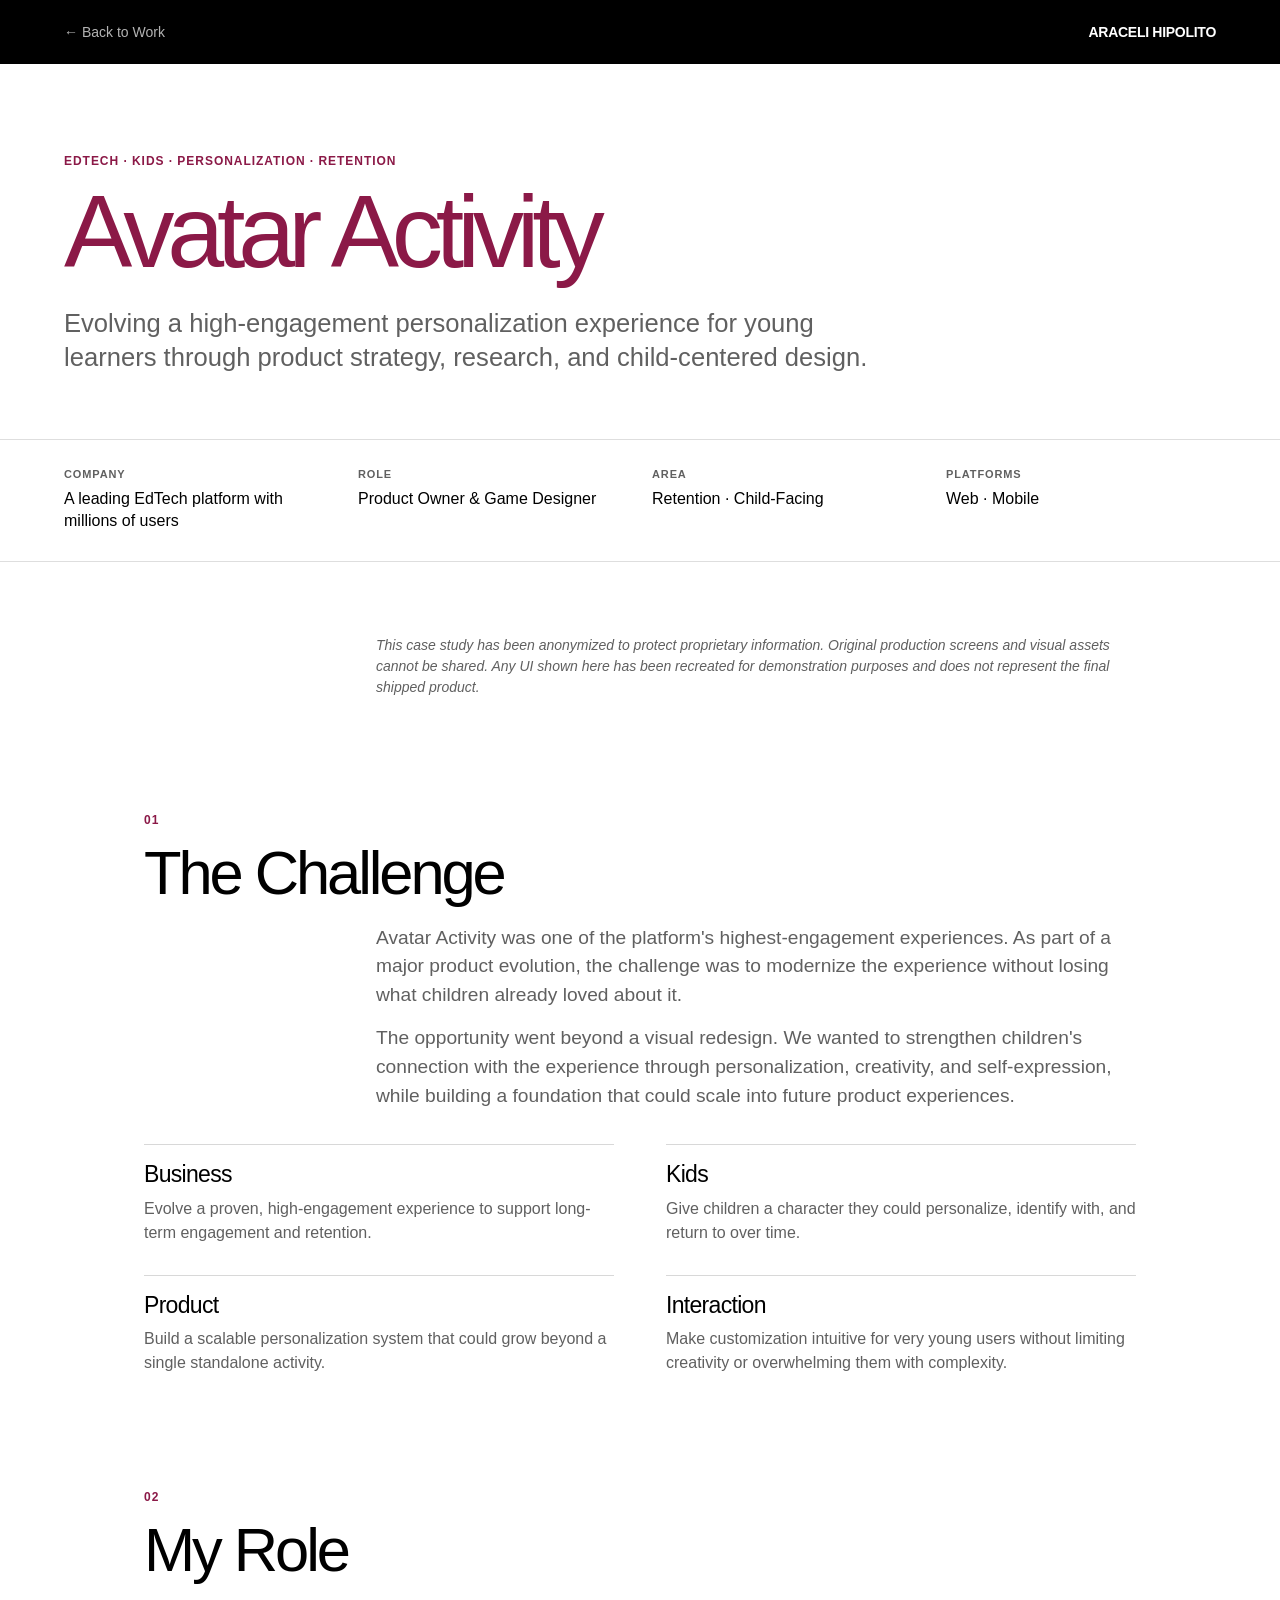
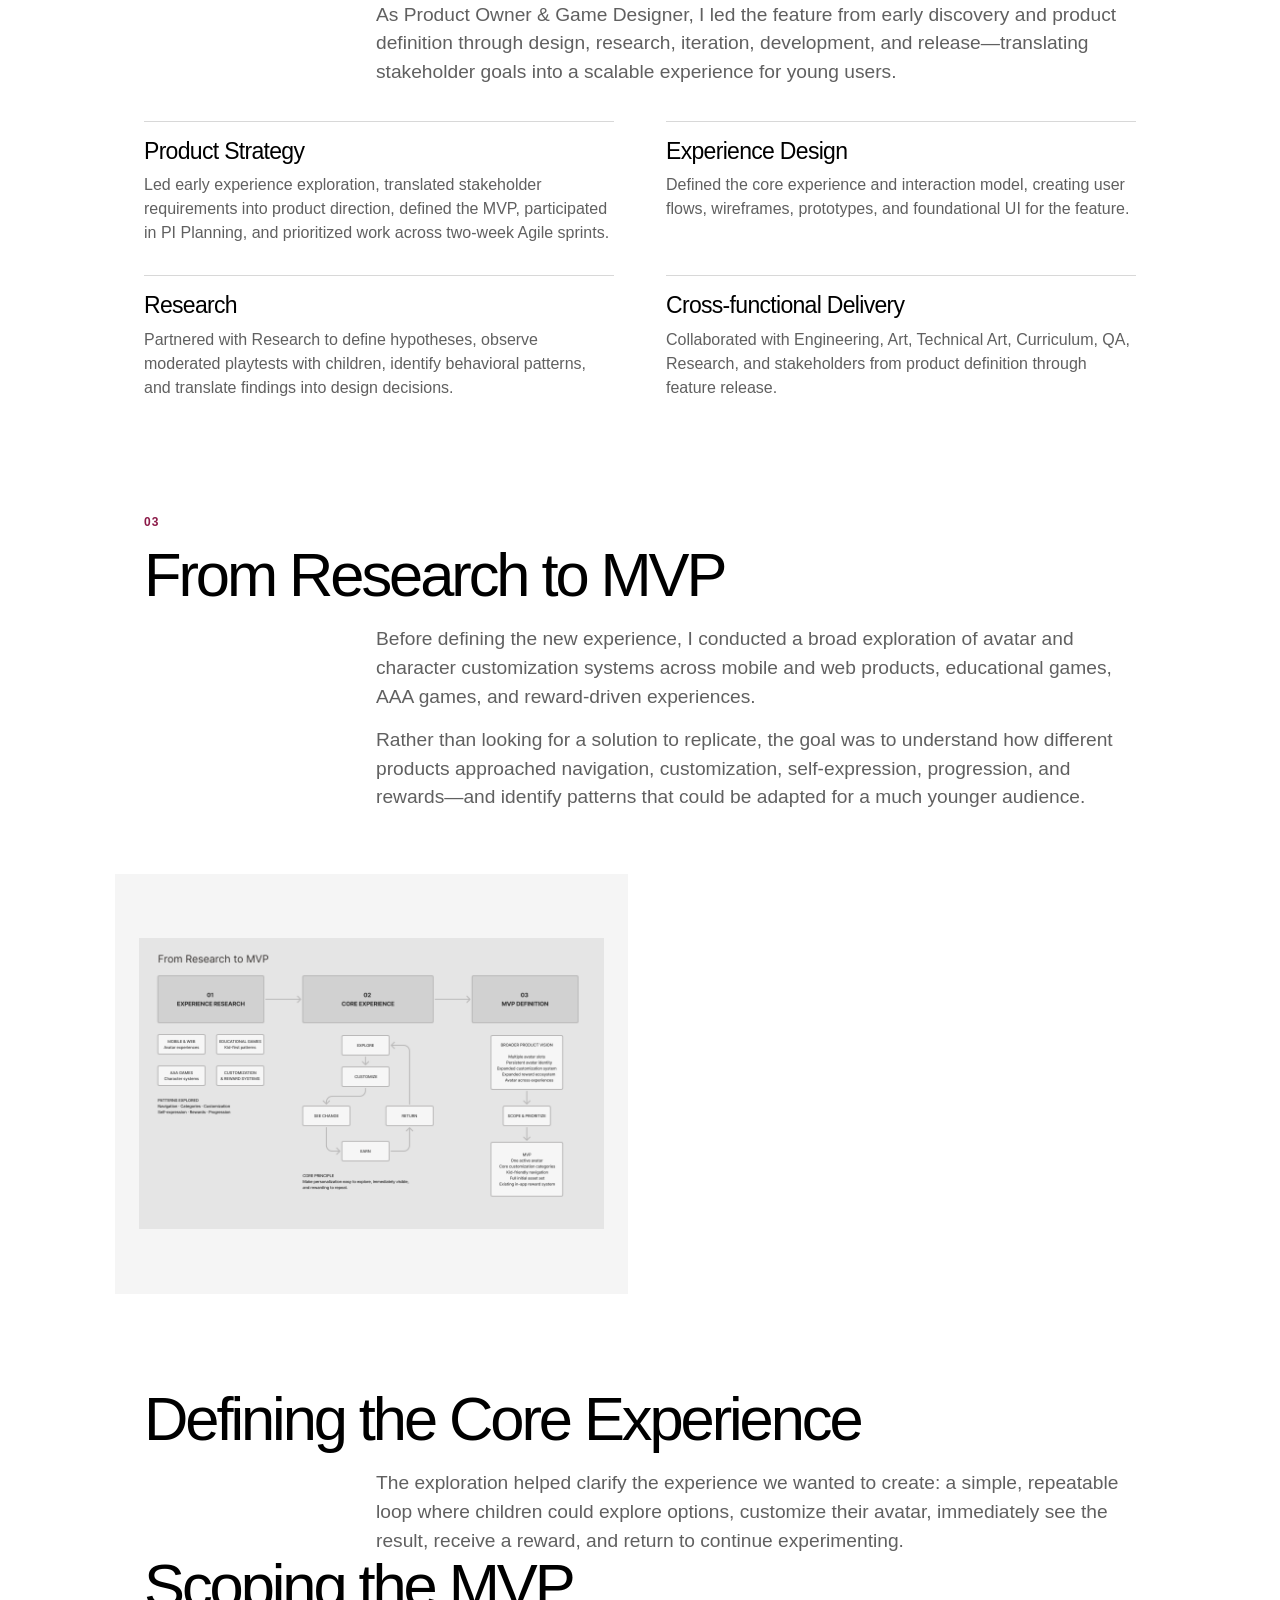
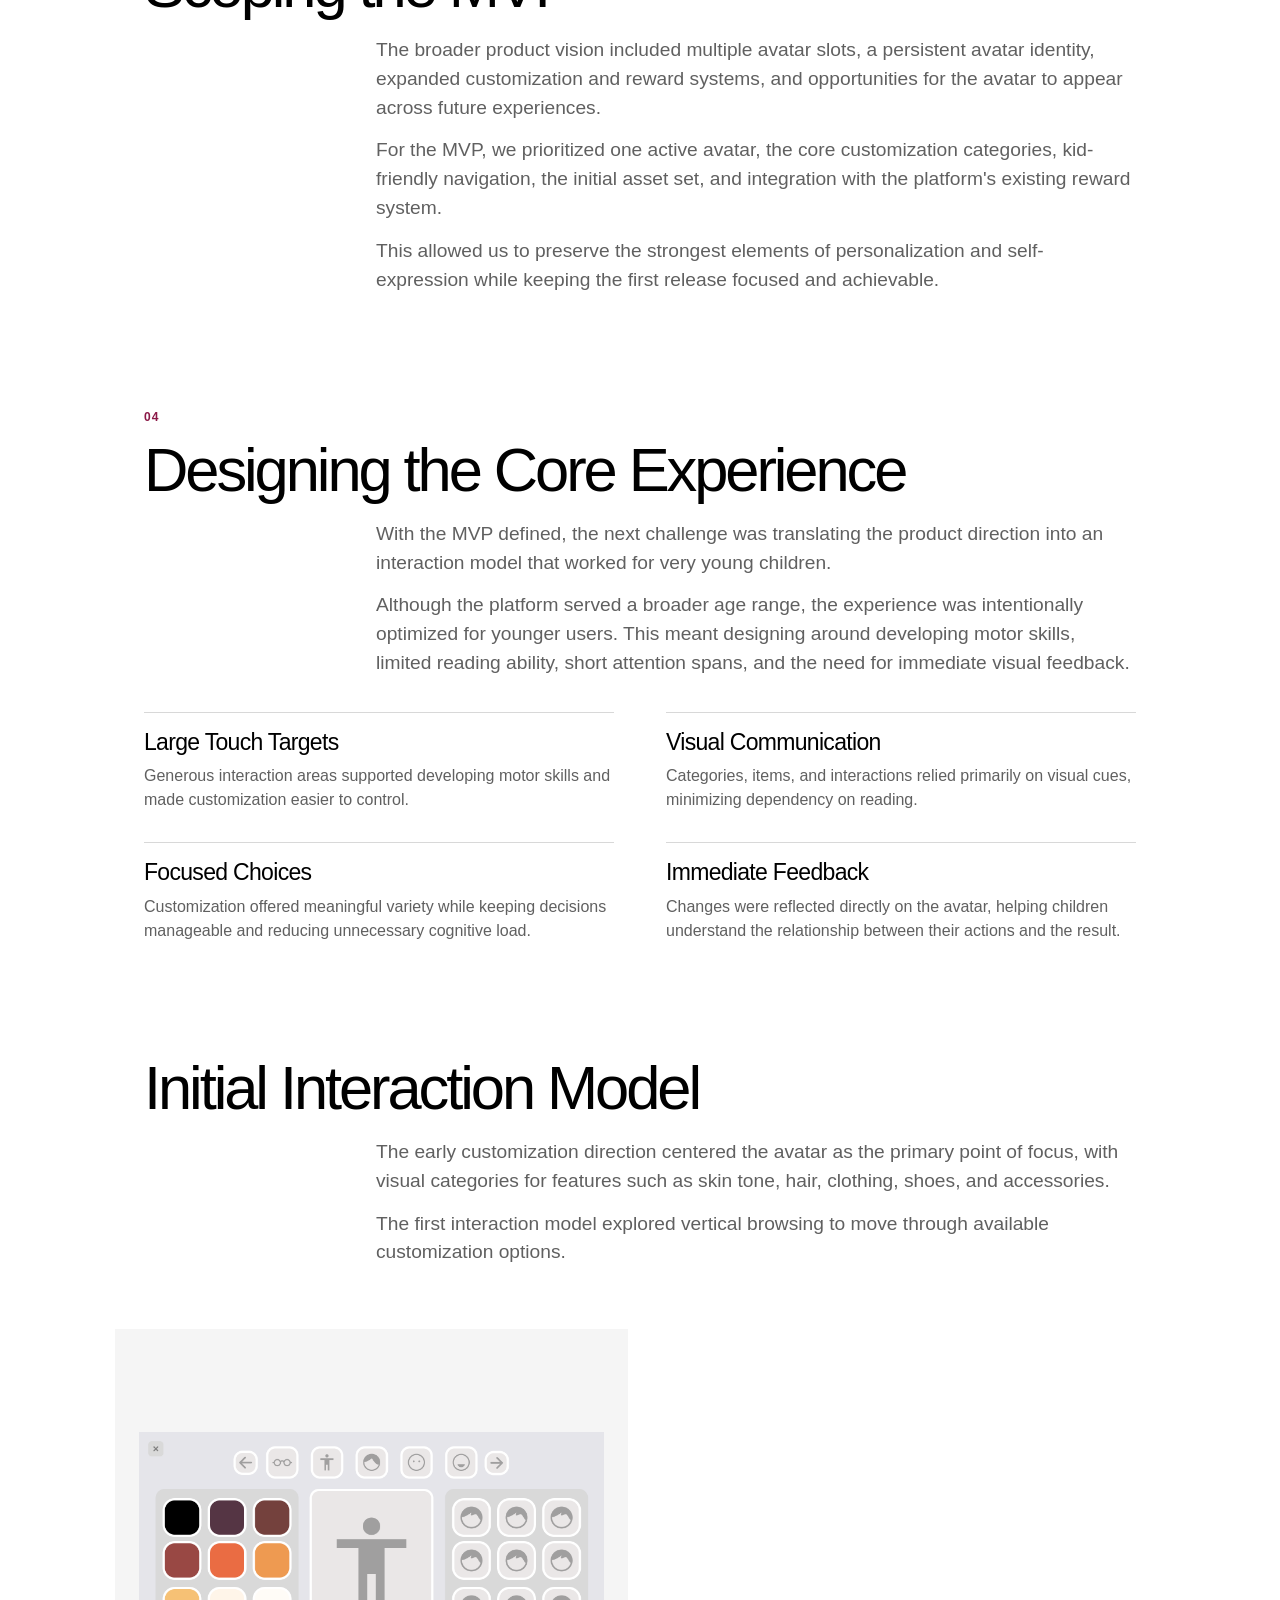
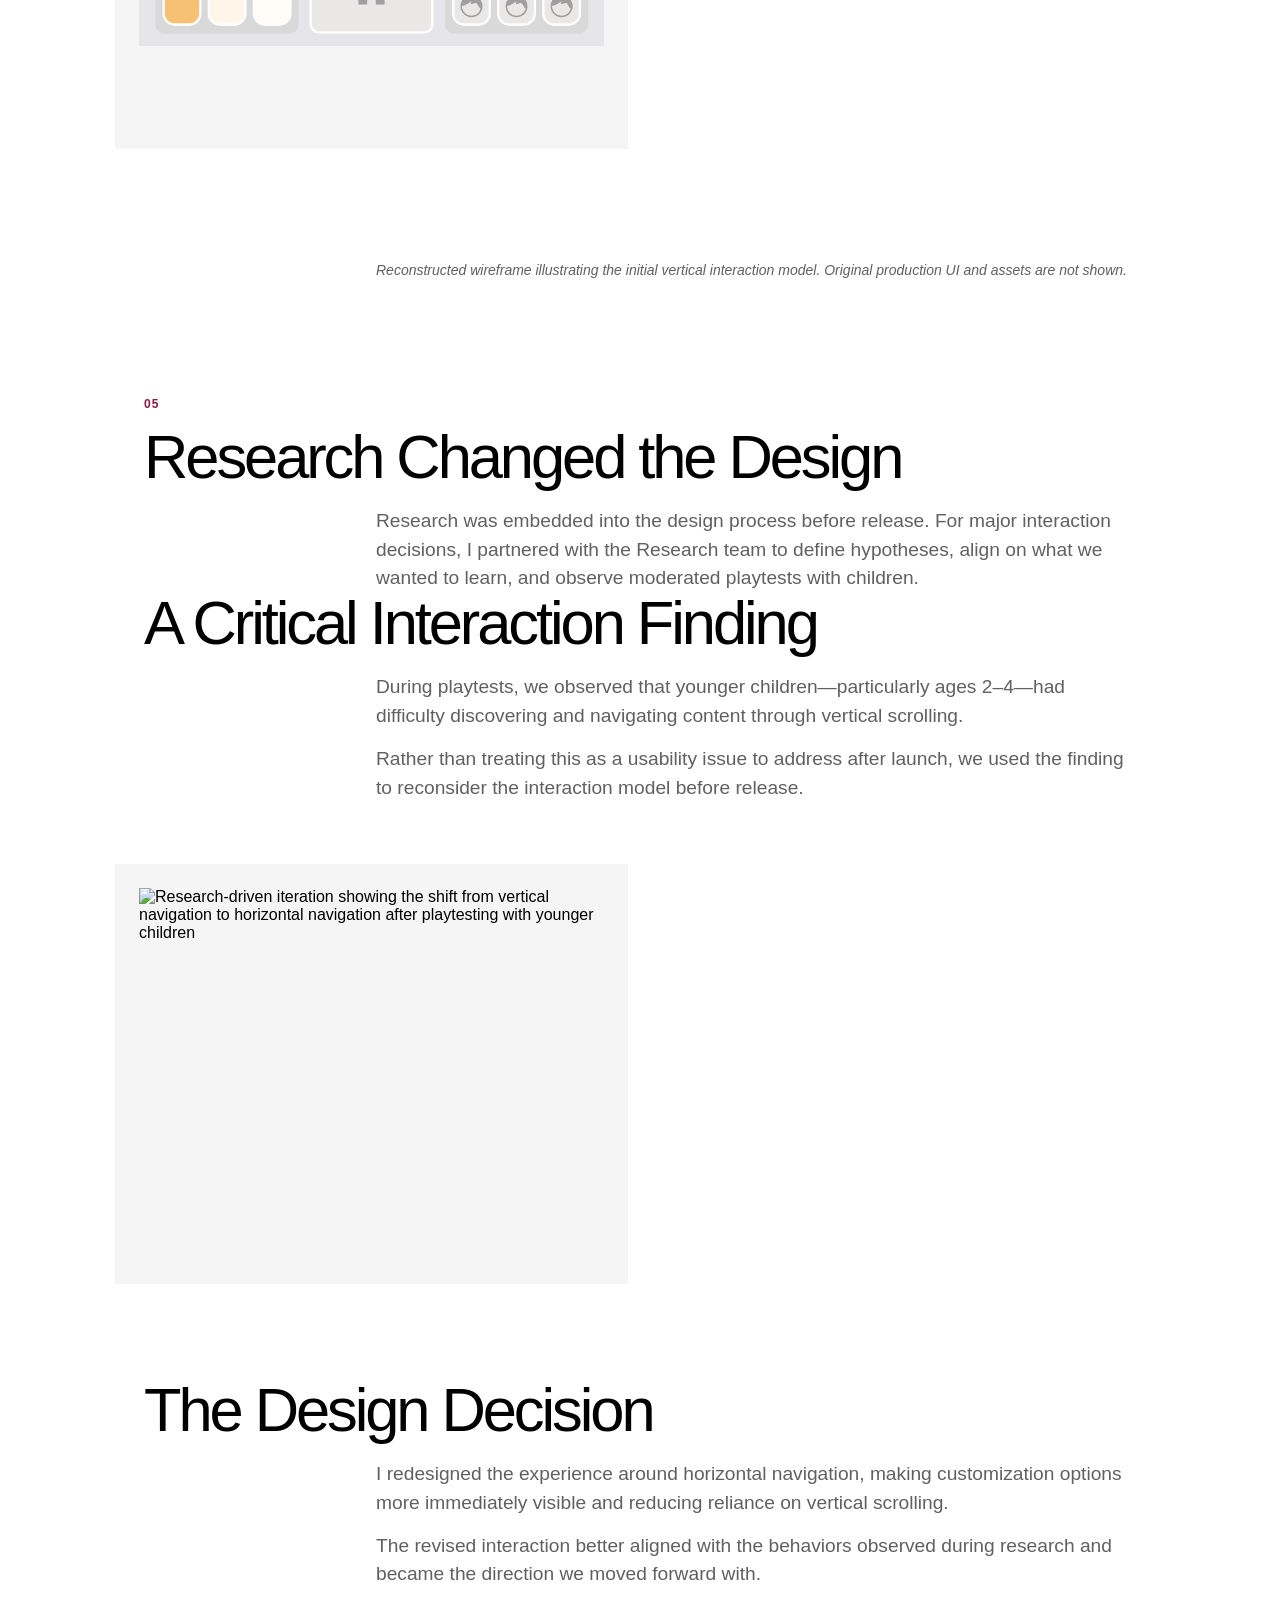
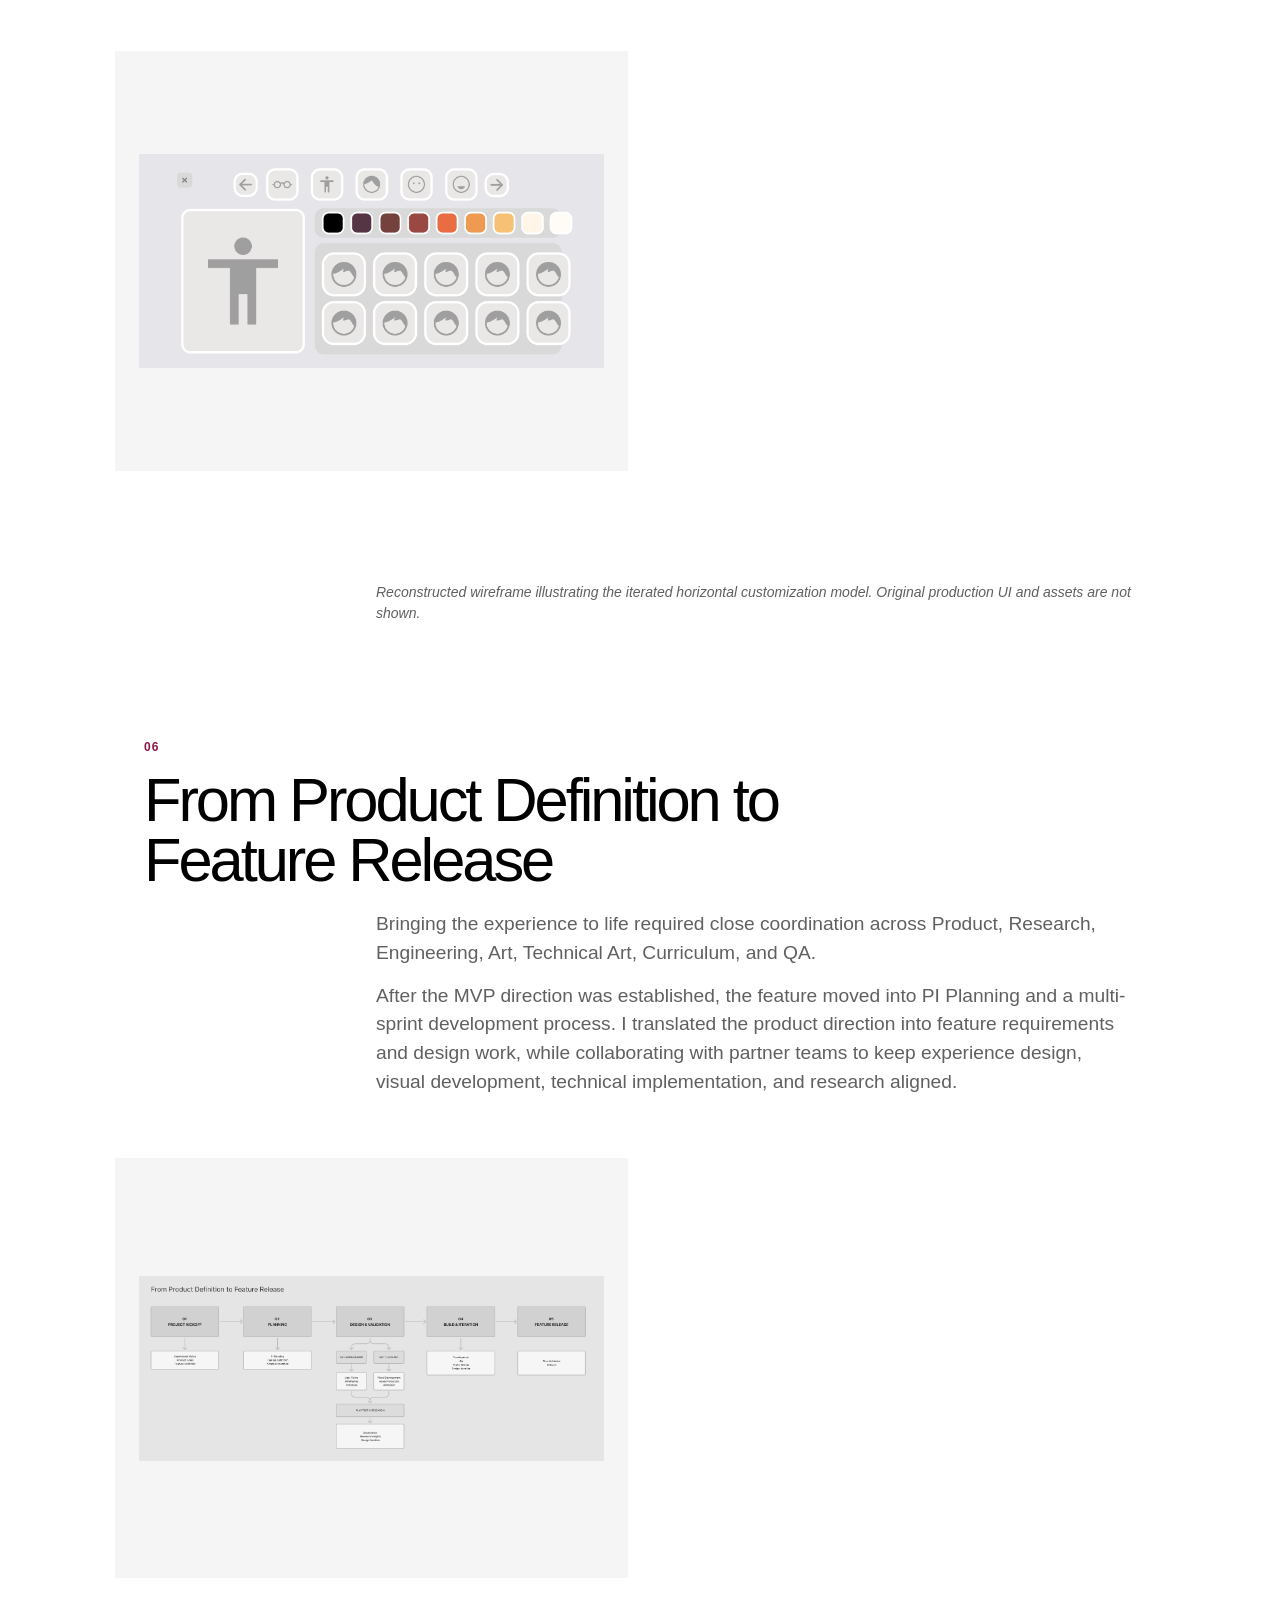
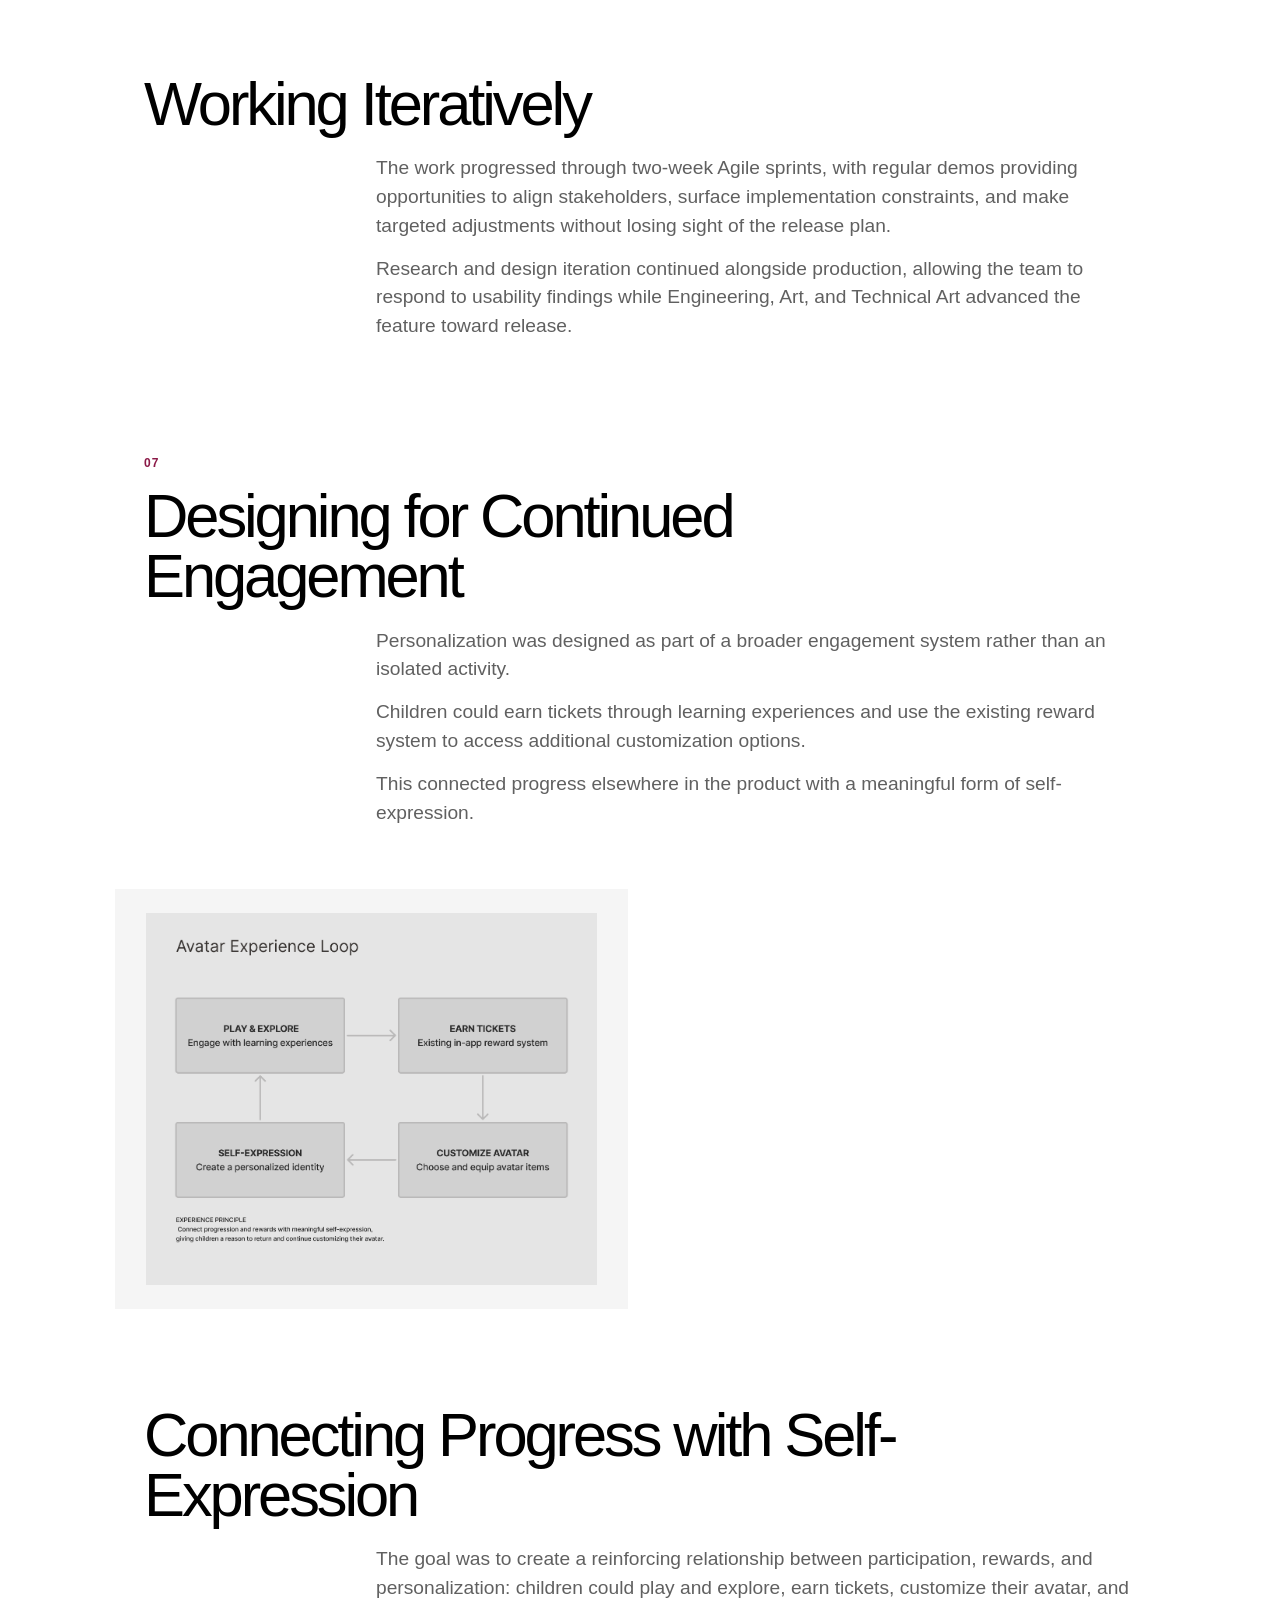
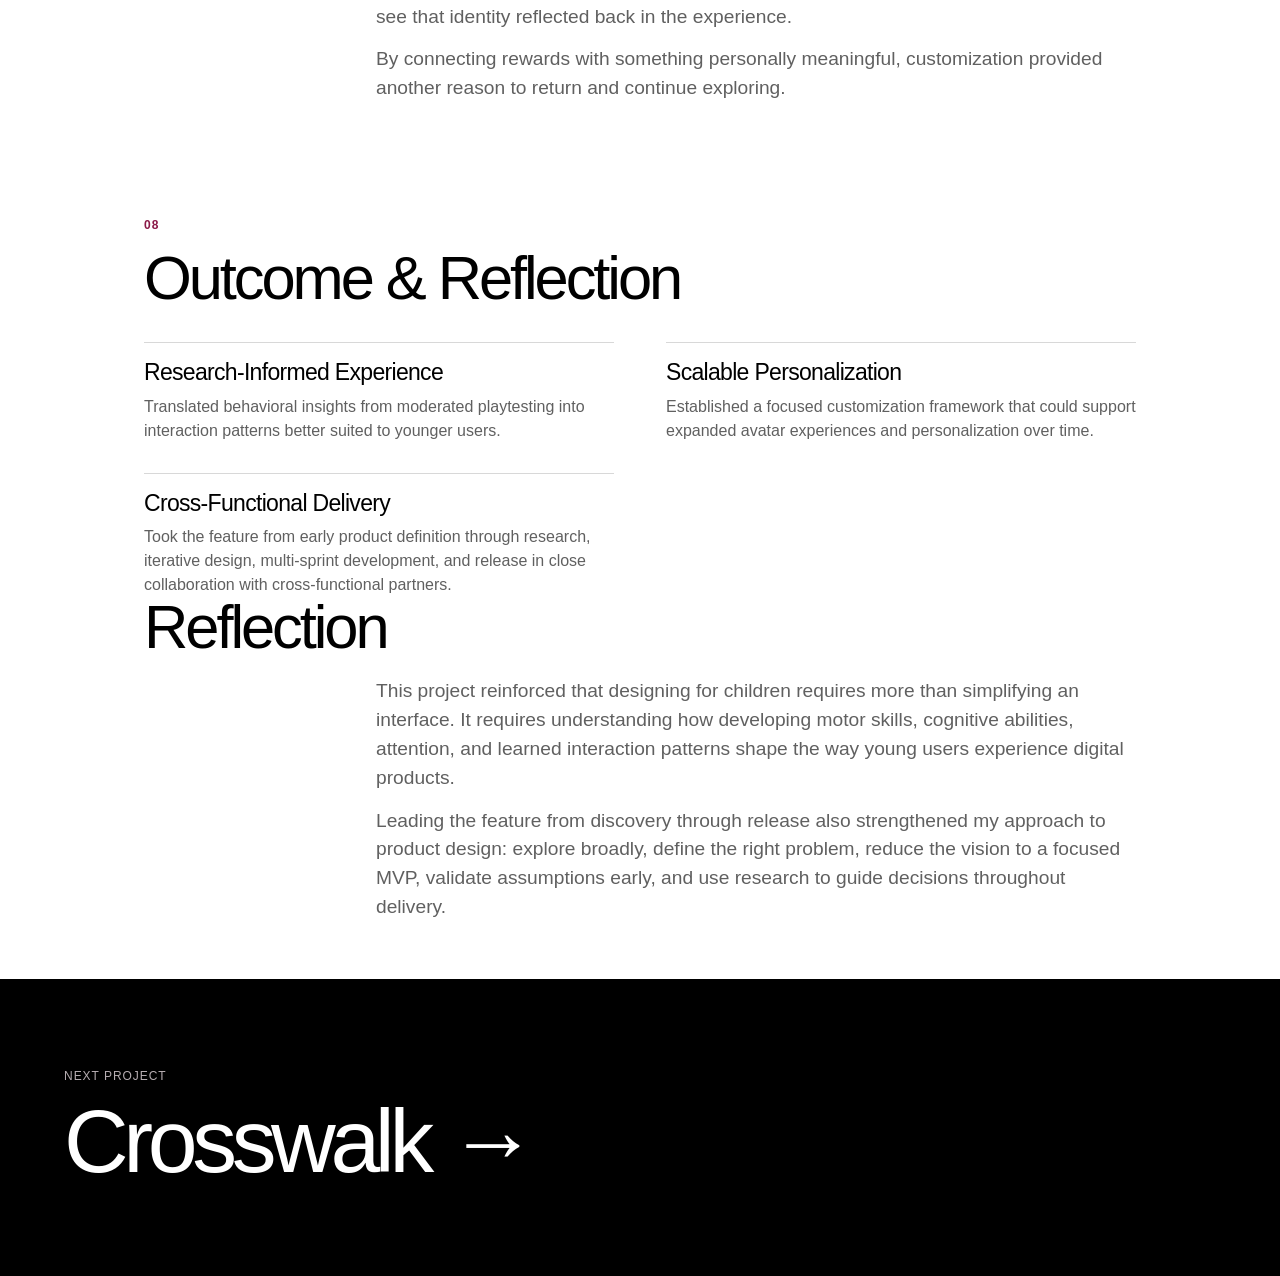
==== work/avatar.html @ 14d96138 "Refine Avatar Activity case study Update the Avatar Activity case study with research, MVP definitio" ====
<!DOCTYPE html>
<html lang="en">

<head>
  <meta charset="UTF-8">

  <meta
    name="viewport"
    content="width=device-width, initial-scale=1.0"
  >

  <title>Avatar Activity — Araceli Hipolito</title>

  <meta
    name="description"
    content="Avatar Activity case study — Evolving a high-engagement personalization experience for young learners through product strategy, research, and child-centered design."
  >

  <link
    rel="stylesheet"
    href="../css/styles.css"
  >
</head>

<body>

  <header class="case-header">

    <a href="../index.html#work" class="back-link">
      ← Back to Work
    </a>

    <a href="../index.html" class="case-logo">
      ARACELI HIPOLITO
    </a>

  </header>


  <main class="case-study">


    <!-- ======================================
         HERO
    ======================================= -->

    <section class="case-hero">

      <p class="case-meta">
        EdTech · Kids · Personalization · Retention
      </p>

      <h1>
        <span class="case-title-accent">Avatar Activity</span>
      </h1>

      <p class="case-summary">
        Evolving a high-engagement personalization experience
        for young learners through product strategy, research,
        and child-centered design.
      </p>

    </section>


    <!-- ======================================
         PROJECT DETAILS
    ======================================= -->

    <section class="case-details">

      <div class="case-detail">
        <span>Company</span>
        <p>A leading EdTech platform with millions of users</p>
      </div>

      <div class="case-detail">
        <span>Role</span>
        <p>Product Owner & Game Designer</p>
      </div>

      <div class="case-detail">
        <span>Area</span>
        <p>Retention · Child-Facing</p>
      </div>

      <div class="case-detail">
        <span>Platforms</span>
        <p>Web · Mobile</p>
      </div>

    </section>


    <!-- ======================================
         CONFIDENTIALITY NOTICE
    ======================================= -->

    <section class="case-section">

      <p class="case-note case-note-left">
        This case study has been anonymized to protect proprietary
        information. Original production screens and visual assets
        cannot be shared. Any UI shown here has been recreated for
        demonstration purposes and does not represent the final
        shipped product.
      </p>

    </section>


    <!-- ======================================
         01 — THE CHALLENGE
    ======================================= -->

    <section class="case-section">

      <p class="section-number">01</p>

      <h2>The Challenge</h2>

      <p class="case-body">
        Avatar Activity was one of the platform's highest-engagement
        experiences. As part of a major product evolution, the challenge
        was to modernize the experience without losing what children
        already loved about it.
      </p>

      <p class="case-body">
        The opportunity went beyond a visual redesign. We wanted to
        strengthen children's connection with the experience through
        personalization, creativity, and self-expression, while building
        a foundation that could scale into future product experiences.
      </p>


      <div class="case-columns">

        <div>
          <h3>Business</h3>
          <p>
            Evolve a proven, high-engagement experience to support
            long-term engagement and retention.
          </p>
        </div>

        <div>
          <h3>Kids</h3>
          <p>
            Give children a character they could personalize,
            identify with, and return to over time.
          </p>
        </div>

        <div>
          <h3>Product</h3>
          <p>
            Build a scalable personalization system that could
            grow beyond a single standalone activity.
          </p>
        </div>

        <div>
          <h3>Interaction</h3>
          <p>
            Make customization intuitive for very young users
            without limiting creativity or overwhelming them
            with complexity.
          </p>
        </div>

      </div>

    </section>


    <!-- ======================================
         02 — MY ROLE
    ======================================= -->

    <section class="case-section">

      <p class="section-number">02</p>

      <h2>My Role</h2>

      <p class="case-body">
        As Product Owner & Game Designer, I led the feature from early
        discovery and product definition through design, research,
        iteration, development, and release—translating stakeholder
        goals into a scalable experience for young users.
      </p>


      <div class="case-columns">

        <div>
          <h3>Product Strategy</h3>
          <p>
            Led early experience exploration, translated stakeholder
            requirements into product direction, defined the MVP,
            participated in PI Planning, and prioritized work across
            two-week Agile sprints.
          </p>
        </div>

        <div>
          <h3>Experience Design</h3>
          <p>
            Defined the core experience and interaction model,
            creating user flows, wireframes, prototypes, and
            foundational UI for the feature.
          </p>
        </div>

        <div>
          <h3>Research</h3>
          <p>
            Partnered with Research to define hypotheses, observe
            moderated playtests with children, identify behavioral
            patterns, and translate findings into design decisions.
          </p>
        </div>

        <div>
          <h3>Cross-functional Delivery</h3>
          <p>
            Collaborated with Engineering, Art, Technical Art,
            Curriculum, QA, Research, and stakeholders from product
            definition through feature release.
          </p>
        </div>

      </div>

    </section>


    <!-- ======================================
         03 — FROM RESEARCH TO MVP
    ======================================= -->

    <section class="case-section">

      <p class="section-number">03</p>

      <h2>From Research to MVP</h2>

      <p class="case-body">
        Before defining the new experience, I conducted a broad
        exploration of avatar and character customization systems
        across mobile and web products, educational games, AAA games,
        and reward-driven experiences.
      </p>

      <p class="case-body">
        Rather than looking for a solution to replicate, the goal was
        to understand how different products approached navigation,
        customization, self-expression, progression, and rewards—and
        identify patterns that could be adapted for a much younger
        audience.
      </p>

    </section>


    <!-- IMAGE 01 — FROM RESEARCH TO MVP -->

    <section class="case-media-grid">

      <figure class="case-media">

        <img
          src="../assets/projects/edtech/research-to-MVP.png"
          alt="From Research to MVP diagram showing experience research, the core avatar experience, broader product vision, and MVP definition"
        >

      </figure>

    </section>


    <section class="case-section">

      <h2>Defining the Core Experience</h2>

      <p class="case-body">
        The exploration helped clarify the experience we wanted to
        create: a simple, repeatable loop where children could explore
        options, customize their avatar, immediately see the result,
        receive a reward, and return to continue experimenting.
      </p>


      <h2>Scoping the MVP</h2>

      <p class="case-body">
        The broader product vision included multiple avatar slots,
        a persistent avatar identity, expanded customization and reward
        systems, and opportunities for the avatar to appear across
        future experiences.
      </p>

      <p class="case-body">
        For the MVP, we prioritized one active avatar, the core
        customization categories, kid-friendly navigation, the initial
        asset set, and integration with the platform's existing reward
        system.
      </p>

      <p class="case-body">
        This allowed us to preserve the strongest elements of
        personalization and self-expression while keeping the first
        release focused and achievable.
      </p>

    </section>


    <!-- ======================================
         04 — DESIGNING THE CORE EXPERIENCE
    ======================================= -->

    <section class="case-section">

      <p class="section-number">04</p>

      <h2>Designing the Core Experience</h2>

      <p class="case-body">
        With the MVP defined, the next challenge was translating the
        product direction into an interaction model that worked for
        very young children.
      </p>

      <p class="case-body">
        Although the platform served a broader age range, the experience
        was intentionally optimized for younger users. This meant
        designing around developing motor skills, limited reading ability,
        short attention spans, and the need for immediate visual feedback.
      </p>


      <div class="case-columns">

        <div>
          <h3>Large Touch Targets</h3>
          <p>
            Generous interaction areas supported developing motor
            skills and made customization easier to control.
          </p>
        </div>

        <div>
          <h3>Visual Communication</h3>
          <p>
            Categories, items, and interactions relied primarily
            on visual cues, minimizing dependency on reading.
          </p>
        </div>

        <div>
          <h3>Focused Choices</h3>
          <p>
            Customization offered meaningful variety while keeping
            decisions manageable and reducing unnecessary cognitive load.
          </p>
        </div>

        <div>
          <h3>Immediate Feedback</h3>
          <p>
            Changes were reflected directly on the avatar, helping
            children understand the relationship between their actions
            and the result.
          </p>
        </div>

      </div>

    </section>


    <!-- ======================================
         INITIAL INTERACTION MODEL
    ======================================= -->

    <section class="case-section">

      <h2>Initial Interaction Model</h2>

      <p class="case-body">
        The early customization direction centered the avatar as the
        primary point of focus, with visual categories for features
        such as skin tone, hair, clothing, shoes, and accessories.
      </p>

      <p class="case-body">
        The first interaction model explored vertical browsing to
        move through available customization options.
      </p>

    </section>


    <!-- IMAGE 02 — VERTICAL WIREFRAME -->

    <section class="case-media-grid">

      <figure class="case-media">

        <img
          src="../assets/projects/edtech/avatar-core-wireframe-vertical.png"
          alt="Reconstructed Avatar Activity wireframe showing the initial vertical customization model"
        >

      </figure>

    </section>


    <section class="case-section">

      <p class="case-note case-note-left">
        Reconstructed wireframe illustrating the initial vertical
        interaction model. Original production UI and assets are not shown.
      </p>

    </section>


    <!-- ======================================
         05 — RESEARCH CHANGED THE DESIGN
    ======================================= -->

    <section class="case-section">

      <p class="section-number">05</p>

      <h2>Research Changed the Design</h2>

      <p class="case-body">
        Research was embedded into the design process before release.
        For major interaction decisions, I partnered with the Research
        team to define hypotheses, align on what we wanted to learn,
        and observe moderated playtests with children.
      </p>


      <h2>A Critical Interaction Finding</h2>

      <p class="case-body">
        During playtests, we observed that younger children—particularly
        ages 2–4—had difficulty discovering and navigating content
        through vertical scrolling.
      </p>

      <p class="case-body">
        Rather than treating this as a usability issue to address
        after launch, we used the finding to reconsider the interaction
        model before release.
      </p>

    </section>


    <!-- IMAGE 03 — RESEARCH-DRIVEN ITERATION -->

    <section class="case-media-grid">

      <figure class="case-media">

        <img
          src="../assets/projects/edtech/research-driven-iteration.png"
          alt="Research-driven iteration showing the shift from vertical navigation to horizontal navigation after playtesting with younger children"
        >

      </figure>

    </section>


    <section class="case-section">

      <h2>The Design Decision</h2>

      <p class="case-body">
        I redesigned the experience around horizontal navigation,
        making customization options more immediately visible and
        reducing reliance on vertical scrolling.
      </p>

      <p class="case-body">
        The revised interaction better aligned with the behaviors
        observed during research and became the direction we moved
        forward with.
      </p>

    </section>


    <!-- IMAGE 04 — HORIZONTAL WIREFRAME -->

    <section class="case-media-grid">

      <figure class="case-media">

        <img
          src="../assets/projects/edtech/avatar-core-wireframe-horizontal.png"
          alt="Reconstructed Avatar Activity wireframe showing the iterated horizontal customization model"
        >

      </figure>

    </section>


    <section class="case-section">

      <p class="case-note case-note-left">
        Reconstructed wireframe illustrating the iterated horizontal
        customization model. Original production UI and assets are not shown.
      </p>

    </section>


    <!-- ======================================
         06 — FROM PRODUCT DEFINITION
              TO FEATURE RELEASE
    ======================================= -->

    <section class="case-section">

      <p class="section-number">06</p>

      <h2>From Product Definition to Feature Release</h2>

      <p class="case-body">
        Bringing the experience to life required close coordination
        across Product, Research, Engineering, Art, Technical Art,
        Curriculum, and QA.
      </p>

      <p class="case-body">
        After the MVP direction was established, the feature moved
        into PI Planning and a multi-sprint development process.
        I translated the product direction into feature requirements
        and design work, while collaborating with partner teams to
        keep experience design, visual development, technical
        implementation, and research aligned.
      </p>

    </section>


    <!-- IMAGE 05 — PRODUCT DEFINITION TO RELEASE -->

    <section class="case-media-grid">

      <figure class="case-media">

        <img
          src="../assets/projects/edtech/product-to-release.png"
          alt="Diagram showing the cross-functional process from product definition through planning, design, research, development, QA, and feature release"
        >

      </figure>

    </section>


    <section class="case-section">

      <h2>Working Iteratively</h2>

      <p class="case-body">
        The work progressed through two-week Agile sprints, with
        regular demos providing opportunities to align stakeholders,
        surface implementation constraints, and make targeted
        adjustments without losing sight of the release plan.
      </p>

      <p class="case-body">
        Research and design iteration continued alongside production,
        allowing the team to respond to usability findings while
        Engineering, Art, and Technical Art advanced the feature
        toward release.
      </p>

    </section>


    <!-- ======================================
         07 — DESIGNING FOR CONTINUED ENGAGEMENT
    ======================================= -->

    <section class="case-section">

      <p class="section-number">07</p>

      <h2>Designing for Continued Engagement</h2>

      <p class="case-body">
        Personalization was designed as part of a broader engagement
        system rather than an isolated activity.
      </p>

      <p class="case-body">
        Children could earn tickets through learning experiences
        and use the existing reward system to access additional
        customization options.
      </p>

      <p class="case-body">
        This connected progress elsewhere in the product with
        a meaningful form of self-expression.
      </p>

    </section>


    <!-- IMAGE 06 — AVATAR EXPERIENCE LOOP -->

    <section class="case-media-grid">

      <figure class="case-media">

        <img
          src="../assets/projects/edtech/avatar-experience-loop.png"
          alt="Avatar Experience Loop connecting play and exploration, ticket rewards, avatar customization, self-expression, and continued participation"
        >

      </figure>

    </section>


    <section class="case-section">

      <h2>Connecting Progress with Self-Expression</h2>

      <p class="case-body">
        The goal was to create a reinforcing relationship between
        participation, rewards, and personalization: children could
        play and explore, earn tickets, customize their avatar, and
        see that identity reflected back in the experience.
      </p>

      <p class="case-body">
        By connecting rewards with something personally meaningful,
        customization provided another reason to return and continue
        exploring.
      </p>

    </section>


    <!-- ======================================
         08 — OUTCOME + REFLECTION
    ======================================= -->

    <section class="case-section">

      <p class="section-number">08</p>

      <h2>Outcome & Reflection</h2>


      <div class="case-columns">

        <div>
          <h3>Research-Informed Experience</h3>
          <p>
            Translated behavioral insights from moderated playtesting
            into interaction patterns better suited to younger users.
          </p>
        </div>

        <div>
          <h3>Scalable Personalization</h3>
          <p>
            Established a focused customization framework that could
            support expanded avatar experiences and personalization
            over time.
          </p>
        </div>

        <div>
          <h3>Cross-Functional Delivery</h3>
          <p>
            Took the feature from early product definition through
            research, iterative design, multi-sprint development,
            and release in close collaboration with cross-functional
            partners.
          </p>
        </div>

      </div>


      <h2>Reflection</h2>

      <p class="case-body">
        This project reinforced that designing for children requires
        more than simplifying an interface. It requires understanding
        how developing motor skills, cognitive abilities, attention,
        and learned interaction patterns shape the way young users
        experience digital products.
      </p>

      <p class="case-body">
        Leading the feature from discovery through release also
        strengthened my approach to product design: explore broadly,
        define the right problem, reduce the vision to a focused MVP,
        validate assumptions early, and use research to guide
        decisions throughout delivery.
      </p>

    </section>


    <!-- ======================================
         NEXT PROJECT
    ======================================= -->

    <section class="next-project">

      <p>Next Project</p>

      <a href="crosswalk.html">
        Crosswalk →
      </a>

    </section>


  </main>


  <!-- REUSABLE IMAGE LIGHTBOX -->

  <script src="../js/lightbox.js"></script>


</body>

</html>
---- css/styles.css ----
:root {
  --cherry: #8b1947;
  --soft-cherry: #b86a86;
  --dusty-gray: #b6adb1;

  --black: #000000;
  --soft-black: #151515;
  --gray: #606060;
  --white: #ffffff;

  --page-padding: clamp(24px, 5vw, 80px);
}

/* RESET */

* {
  box-sizing: border-box;
  margin: 0;
  padding: 0;
}

html {
  scroll-behavior: smooth;
}

body {
  background: var(--black);
  color: var(--white);
  font-family:
    "Helvetica Neue",
    Helvetica,
    Arial,
    sans-serif;
  -webkit-font-smoothing: antialiased;
}

a {
  color: inherit;
  text-decoration: none;
}

/* HEADER */

.site-header {
  position: absolute;
  top: 0;
  left: 0;
  width: 100%;
  z-index: 10;

  display: flex;
  justify-content: space-between;
  align-items: center;

  padding: 32px var(--page-padding);
}

.logo {
  font-size: 15px;
  font-weight: 600;
  letter-spacing: -0.02em;
}

.nav {
  display: flex;
  align-items: center;
  gap: 32px;
}

.nav a {
  font-size: 14px;
  color: rgba(255, 255, 255, 0.72);
  transition: color 0.2s ease;
}

.nav a:hover {
  color: var(--white);
}

/* HERO */

.hero {
  position: relative;
  min-height: 100svh;

  display: flex;
  align-items: flex-end;

  overflow: hidden;
  padding:
    150px
    var(--page-padding)
    clamp(56px, 7vw, 100px);

  background:
    radial-gradient(
      circle at 80% 25%,
      rgba(184, 106, 134, 0.32) 0%,
      rgba(139, 25, 71, 0.18) 26%,
      transparent 54%
    ),
    radial-gradient(
      circle at 62% 75%,
      rgba(182, 173, 177, 0.18) 0%,
      transparent 42%
    ),
    linear-gradient(
      120deg,
      #000000 0%,
      #101010 48%,
      #231b1f 100%
    );
}

.hero-content {
  position: relative;
  z-index: 2;

  width: min(1100px, 100%);
}

.eyebrow {
  margin-bottom: 28px;

  font-size: 13px;
  font-weight: 500;
  letter-spacing: 0.08em;
  text-transform: uppercase;

  color: rgba(255, 255, 255, 0.58);
}

.hero h1 {
  max-width: 1050px;

  font-size: clamp(64px, 9.5vw, 150px);
  font-weight: 500;
  line-height: 0.88;
  letter-spacing: -0.065em;
}

.hero-intro {
  max-width: 620px;
  margin-top: 40px;

  font-size: clamp(18px, 1.7vw, 24px);
  font-weight: 400;
  line-height: 1.45;

  color: rgba(255, 255, 255, 0.72);
}

.hero-link {
  display: inline-flex;
  align-items: center;
  gap: 12px;

  margin-top: 40px;

  font-size: 14px;
  font-weight: 600;
}

.hero-link span {
  color: var(--soft-cherry);
  font-size: 20px;

  transition: transform 0.2s ease;
}

.hero-link:hover span {
  transform: translateX(5px);
}

/* MOBILE */

@media (max-width: 700px) {
  .site-header {
    padding-top: 24px;
  }

  .nav {
    gap: 18px;
  }

  .nav a:nth-child(2) {
    display: none;
  }

  .hero {
    min-height: 92svh;
    padding-top: 120px;
  }

  .hero h1 {
    font-size: clamp(58px, 17vw, 90px);
  }

  .hero-intro {
    margin-top: 30px;
    font-size: 18px;
  }
}
/* SELECTED WORK */

.work-section {
  padding:
    clamp(90px, 10vw, 160px)
    var(--page-padding);
  background: var(--white);
  color: var(--black);
}

.section-heading {
  margin-bottom: 48px;
}

.section-number {
  margin-bottom: 10px;

  font-size: 12px;
  font-weight: 600;
  letter-spacing: 0.08em;

  color: var(--cherry);
}

.section-heading h2 {
  font-size: clamp(42px, 5vw, 72px);
  font-weight: 500;
  line-height: 1;
  letter-spacing: -0.05em;
}


/* GRID */

.projects-grid {
  display: grid;
  grid-template-columns: repeat(2, 1fr);
  gap: 20px;
}


/* PROJECT */

.project-card {
  position: relative;

  min-height: 520px;

  display: block;
  overflow: hidden;

  background: #222;
  color: var(--white);

  isolation: isolate;
}

.project-card::before {
  content: "";

  position: absolute;
  inset: 0;
  z-index: -2;

  background-position: center;
  background-size: cover;

  transition:
    transform 0.6s cubic-bezier(.2,.7,.2,1);
}

.project-card::after {
  content: "";

  position: absolute;
  inset: 0;
  z-index: -1;

  background:
    linear-gradient(
      to top,
      rgba(0, 0, 0, 0.78) 0%,
      rgba(0, 0, 0, 0.35) 34%,
      rgba(0, 0, 0, 0.05) 65%
    );
}

.project-card:hover::before {
  transform: scale(1.035);
}


/* TEMPORARY PROJECT BACKGROUNDS */

.project-crosswalk::before {
  background-image:
    linear-gradient(
      to bottom,
      rgba(0, 0, 0, 0) 35%,
      rgba(0, 0, 0, 0.12) 55%,
      rgba(0, 0, 0, 0.82) 100%
    ),
    url("../assets/projects/crosswalk/crosswalk-portfolio.png");

  background-size: cover;
  background-position: center;
}

.project-fondimex::before {
  background-image:
    linear-gradient(
      to bottom,
      rgba(0, 0, 0, 0) 35%,
      rgba(0, 0, 0, 0.12) 55%,
      rgba(0, 0, 0, 0.82) 100%
    ),
    url("../assets/projects/fondimex/fondimex-cover.png");

  background-size: cover;
  background-position: center;
}

.project-moneytree::before {
  background-image:
    linear-gradient(
      to bottom,
      rgba(0, 0, 0, 0) 35%,
      rgba(0, 0, 0, 0.12) 55%,
      rgba(0, 0, 0, 0.82) 100%
    ),
    url("../assets/projects/moneytree/moneytree-cover.png");

  background-size: cover;
  background-position: center;
}

.project-edtech::before {
  background-image:
    linear-gradient(
      to bottom,
      rgba(0, 0, 0, 0) 35%,
      rgba(0, 0, 0, 0.12) 55%,
      rgba(0, 0, 0, 0.82) 100%
    ),
    url("../assets/projects/edtech/edtech-cover.png");

  background-size: cover;
  background-position: center;
}


/* PROJECT INFORMATION */

.project-info {
  position: absolute;

  right: clamp(22px, 3vw, 40px);
  bottom: clamp(22px, 3vw, 40px);

  width: min(440px, 78%);

  text-align: right;
}

.project-meta {
  margin-bottom: 12px;

  font-size: 11px;
  font-weight: 600;
  line-height: 1.4;

  letter-spacing: 0.08em;
  text-transform: uppercase;

  color: rgba(255, 255, 255, 0.65);
}

.project-info h3 {
  font-size: clamp(34px, 4vw, 58px);
  font-weight: 500;
  line-height: 0.95;
  letter-spacing: -0.05em;
}

.project-info > p:last-child {
  margin-top: 14px;
  margin-left: auto;

  max-width: 360px;

  font-size: 15px;
  line-height: 1.45;

  color: rgba(255, 255, 255, 0.72);
}


/* PROJECT GRID RESPONSIVE */

@media (max-width: 900px) {

  .projects-grid {
    grid-template-columns: 1fr;
  }

  .project-card {
    min-height: 480px;
  }

}


@media (max-width: 600px) {

  .work-section {
    padding-top: 80px;
  }

  .section-heading {
    margin-bottom: 32px;
  }

  .project-card {
    min-height: 430px;
  }

  .project-info {
    width: 84%;
  }

}
/* ========================================
   CASE STUDIES — COMPACT V1
======================================== */


/* CASE HEADER */

.case-header {
  display: flex;
  justify-content: space-between;
  align-items: center;

  padding:
    24px
    var(--page-padding);

  background: var(--black);
}

.case-header a {
  color: var(--white);
  text-decoration: none;
}

.back-link {
  font-size: 14px;
  opacity: 0.7;

  transition: opacity 0.2s ease;
}

.back-link:hover {
  opacity: 1;
}

.case-logo {
  font-size: 14px;
  font-weight: 700;
  letter-spacing: -0.02em;
}


/* CASE STUDY BASE */

.case-study {
  background: var(--white);
  color: var(--black);
}


/* HERO */

.case-hero {
  max-width: 1360px;
  margin: 0 auto;

  padding:
    clamp(64px, 7vw, 100px)
    var(--page-padding)
    clamp(44px, 5vw, 68px);
}

.case-meta {
  margin-bottom: 18px;

  color: var(--cherry);

  font-size: 12px;
  font-weight: 700;
  letter-spacing: 0.08em;
  text-transform: uppercase;
}

.case-hero h1 {
  max-width: 1100px;

  font-size: clamp(64px, 8vw, 126px);
  font-weight: 500;
  line-height: 0.9;
  letter-spacing: -0.07em;
}

.case-title-accent {
  color: var(--cherry);
}

.case-summary {
  max-width: 820px;

  margin-top: 28px;

  font-size: clamp(20px, 2vw, 30px);
  line-height: 1.35;

  color: var(--gray);
}


/* PROJECT SNAPSHOT */

.case-details {
  display: grid;
  grid-template-columns: repeat(4, 1fr);

  gap: 24px;

  max-width: 1360px;
  margin: 0 auto;

  padding:
    28px
    var(--page-padding);

  border-top: 1px solid #dedede;
  border-bottom: 1px solid #dedede;
}

.case-detail span {
  display: block;

  margin-bottom: 8px;

  color: var(--gray);

  font-size: 11px;
  font-weight: 700;
  letter-spacing: 0.08em;
  text-transform: uppercase;
}

.case-detail p {
  font-size: 16px;
  line-height: 1.4;
}


/* CONTENT SECTIONS */

.case-section {
  max-width: 1120px;
  margin: 0 auto;

  padding:
    clamp(44px, 4.5vw, 68px)
    var(--page-padding);
}

.case-section .section-number {
  margin-bottom: 16px;

  color: var(--cherry);
}

.case-section h2 {
  max-width: 820px;

  font-size: clamp(40px, 4.8vw, 66px);
  font-weight: 500;
  line-height: 0.98;
  letter-spacing: -0.05em;
}

.case-body {
  max-width: 760px;

  margin-top: 20px;
  margin-left: auto;

  color: var(--gray);

  font-size: clamp(18px, 1.5vw, 22px);
  line-height: 1.5;
}

.case-body + .case-body {
  margin-top: 14px;
}

.case-body-compact {
  max-width: 820px;
}

.case-note {
  max-width: 760px;

  margin-top: 16px;
  margin-left: auto;

  color: var(--gray);

  font-size: 14px;
  line-height: 1.5;
  font-style: italic;
}

.case-note-left {
  margin-left: auto;
}


/* ========================================
   CONCEPT → MVP PROCESS
======================================== */

.process-flow {
  display: grid;
  grid-template-columns: repeat(5, 1fr);

  gap: 10px;

  margin-top: 32px;
}

.process-item {
  min-height: 132px;

  padding: 16px;

  border-top: 2px solid var(--cherry);

  background: #f7f7f7;
}

.process-item span {
  display: block;

  margin-bottom: 18px;

  color: var(--cherry);

  font-size: 11px;
  font-weight: 700;
  letter-spacing: 0.08em;
}

.process-item h3 {
  margin-bottom: 6px;

  font-size: 18px;
  font-weight: 500;
  line-height: 1.15;
  letter-spacing: -0.03em;
}

.process-item p {
  color: var(--gray);

  font-size: 13px;
  line-height: 1.4;
}


/* ========================================
   PRODUCT AREAS / LEARNINGS
======================================== */

.case-columns {
  display: grid;
  grid-template-columns: repeat(2, 1fr);

  gap: 30px 52px;

  margin-top: 34px;
}

.case-columns > div {
  padding-top: 16px;

  border-top: 1px solid #d8d8d8;
}

.case-columns h3 {
  margin-bottom: 9px;

  font-size: 23px;
  font-weight: 500;
  line-height: 1.15;
  letter-spacing: -0.03em;
}

.case-columns p {
  max-width: 470px;

  color: var(--gray);

  font-size: 16px;
  line-height: 1.5;
}


/* ========================================
   PRODUCT SCREENS
======================================== */

.case-media-grid {
  display: grid;
  grid-template-columns: 1.4fr 0.6fr;

  gap: 14px;

  width: min(100% - (var(--page-padding) * 2), 1050px);

  margin:
    4px
    auto
    38px;
}

.case-media {
  display: flex;
  align-items: center;
  justify-content: center;

  margin: 0;

  overflow: hidden;

  background: #f5f5f5;
}

.case-media img {
  display: block;

  width: 100%;
  height: 100%;

  max-height: 440px;

  object-fit: cover;
  object-position: center;
}

.case-media-featured img {
  object-fit: contain;
}


/* ========================================
   NEXT PROJECT
======================================== */

.next-project {
  padding:
    clamp(64px, 7vw, 96px)
    var(--page-padding);

  background: var(--black);
  color: var(--white);
}

.next-project p {
  margin-bottom: 14px;

  color: var(--dusty-gray);

  font-size: 12px;
  letter-spacing: 0.08em;
  text-transform: uppercase;
}

.next-project a {
  display: inline-block;

  color: var(--white);

  font-size: clamp(48px, 7vw, 96px);
  line-height: 1;
  letter-spacing: -0.06em;
  text-decoration: none;

  transition: opacity 0.2s ease;
}

.next-project a:hover {
  opacity: 0.65;
}


/* ========================================
   TABLET
======================================== */

@media (max-width: 950px) {

  .case-details {
    grid-template-columns: repeat(2, 1fr);

    gap: 24px 20px;
  }

  .process-flow {
    grid-template-columns: repeat(3, 1fr);
  }

  .case-media-grid {
    grid-template-columns: 1fr 1fr;
  }

}


/* ========================================
   MOBILE
======================================== */

@media (max-width: 650px) {

  .case-header {
    padding:
      18px
      var(--page-padding);
  }

  .case-logo {
    display: none;
  }

  .case-hero {
    padding:
      48px
      var(--page-padding)
      36px;
  }

  .case-meta {
    margin-bottom: 14px;
  }

  .case-hero h1 {
    font-size: clamp(54px, 18vw, 82px);
  }

  .case-summary {
    margin-top: 20px;

    font-size: 19px;
    line-height: 1.4;
  }


  /* SNAPSHOT */

  .case-details {
    grid-template-columns: repeat(2, 1fr);

    gap: 22px 16px;

    padding:
      24px
      var(--page-padding);
  }

  .case-detail p {
    font-size: 14px;
  }


  /* CONTENT */

  .case-section {
    padding:
      38px
      var(--page-padding);
  }

  .case-section .section-number {
    margin-bottom: 12px;
  }

  .case-section h2 {
    font-size: clamp(36px, 11vw, 50px);
  }

  .case-body {
    margin-left: 0;
    margin-top: 16px;

    font-size: 17px;
    line-height: 1.5;
  }

  .case-body + .case-body {
    margin-top: 12px;
  }

  .case-note,
  .case-note-left {
    margin-left: 0;

    font-size: 13px;
  }


  /* PROCESS */

  .process-flow {
    grid-template-columns: repeat(2, 1fr);

    gap: 8px;

    margin-top: 26px;
  }

  .process-item {
    min-height: 118px;

    padding: 13px;
  }

  .process-item span {
    margin-bottom: 12px;
  }

  .process-item h3 {
    font-size: 16px;
  }

  .process-item p {
    font-size: 12px;
  }


  /* PRODUCT AREAS */

  .case-columns {
    grid-template-columns: 1fr;

    gap: 22px;

    margin-top: 26px;
  }

  .case-columns > div {
    padding-top: 13px;
  }

  .case-columns h3 {
    font-size: 21px;
  }

  .case-columns p {
    font-size: 15px;
  }


  /* IMAGES */

  .case-media-grid {
    grid-template-columns: 1fr;

    gap: 10px;

    width: calc(100% - (var(--page-padding) * 2));

    margin-bottom: 30px;
  }

  .case-media img {
    width: 100%;
    height: auto;

    max-height: none;

    object-fit: contain;
  }


  /* NEXT PROJECT */

  .next-project {
    padding:
      54px
      var(--page-padding);
  }

}
/* ========================================
   CASE STUDY — IMAGE INTERACTIONS
======================================== */

.case-media {
  cursor: zoom-in;

  transition:
    transform 0.28s ease,
    box-shadow 0.28s ease;
}

.case-media img {
  height: auto;
  max-height: 420px;

  object-fit: contain;

  transition: transform 0.35s ease;
}

@media (hover: hover) {

  .case-media:hover {
    transform: translateY(-5px);

    box-shadow:
      0 14px 32px rgba(0, 0, 0, 0.10);
  }

  .case-media:hover img {
    transform: scale(1.012);
  }

}
/* ========================================
   CASE STUDY — SCREEN GRID
======================================== */

.case-media-grid {
  display: grid;
  grid-template-columns: repeat(2, minmax(0, 1fr));
  gap: 24px;

  align-items: stretch;
}

.case-media-grid .case-media {
  width: 100%;
  height: 420px;

  padding: 24px;

  display: flex;
  align-items: center;
  justify-content: center;

  background: #f5f5f5;
}

.case-media-grid .case-media img {
  width: 100%;
  height: 100%;

  max-height: none;

  object-fit: contain;
  object-position: center;
}


/* MOBILE */

@media (max-width: 760px) {

  .case-media-grid {
    grid-template-columns: 1fr;
    gap: 16px;
  }

  .case-media-grid .case-media {
    height: 280px;
    padding: 16px;
  }

}
/* ========================================
   CASE STUDY — LIGHTBOX
======================================== */

body.lightbox-open {
  overflow: hidden;
}

.lightbox {
  position: fixed;
  inset: 0;
  z-index: 9999;

  display: flex;
  align-items: center;
  justify-content: center;

  padding: clamp(20px, 4vw, 56px);

  background: rgba(0, 0, 0, 0.92);

  opacity: 0;
  visibility: hidden;

  transition:
    opacity 0.25s ease,
    visibility 0.25s ease;
}

.lightbox.is-open {
  opacity: 1;
  visibility: visible;
}

.lightbox-content {
  width: 100%;
  height: 100%;

  display: flex;
  align-items: center;
  justify-content: center;
}

.lightbox-image {
  display: block;

  max-width: 100%;
  max-height: 100%;

  width: auto;
  height: auto;

  object-fit: contain;

  transform: scale(0.97);
  opacity: 0;

  transition:
    transform 0.25s ease,
    opacity 0.25s ease;
}

.lightbox.is-open .lightbox-image {
  transform: scale(1);
  opacity: 1;
}

.lightbox-close {
  position: absolute;

  top: 20px;
  right: 24px;

  z-index: 2;

  width: 44px;
  height: 44px;

  display: flex;
  align-items: center;
  justify-content: center;

  border: 0;
  padding: 0;

  background: transparent;
  color: #ffffff;

  font-family: inherit;
  font-size: 38px;
  font-weight: 300;
  line-height: 1;

  cursor: pointer;

  opacity: 0.72;

  transition: opacity 0.2s ease;
}

.lightbox-close:hover {
  opacity: 1;
}


/* MOBILE */

@media (max-width: 650px) {

  .lightbox {
    padding: 56px 14px 20px;
  }

  .lightbox-close {
    top: 12px;
    right: 12px;
  }

}
/* ========================================
   ABOUT
======================================== */

.about-section {
  position: relative;

  padding:
    clamp(88px, 9vw, 140px)
    var(--page-padding);

  background:
    linear-gradient(
      135deg,
      #ffffff 0%,
      #f5f3f4 55%,
      #eee8eb 100%
    );

  color: var(--black);
}

.about-section .section-heading {
  margin-bottom: clamp(52px, 6vw, 84px);
}

.about-content {
  display: grid;
  grid-template-columns: minmax(0, 0.9fr) minmax(0, 1.1fr);

  gap: clamp(56px, 8vw, 120px);

  max-width: 1280px;
}

.about-intro h3 {
  max-width: 540px;

  margin: 0;

  font-size: clamp(34px, 4vw, 58px);
  font-weight: 500;
  line-height: 1.04;
  letter-spacing: -0.05em;

  color: var(--black);
}

.about-intro h3::after {
  content: "";

  display: block;

  width: 64px;
  height: 3px;

  margin-top: 32px;

  background: var(--cherry);
}

.about-copy {
  max-width: 620px;
}

.about-copy p {
  margin: 0 0 22px;

  font-size: 18px;
  line-height: 1.65;

  color: var(--gray);
}

.about-copy p:first-child {
  font-size: 20px;
  line-height: 1.55;

  color: #303030;
}

.about-copy p:last-child {
  margin-bottom: 0;
}

.about-copy .about-personal {
  margin-top: 36px;
  padding-top: 26px;

  border-top: 1px solid rgba(0, 0, 0, 0.12);

  font-size: 16px;
  line-height: 1.6;
  font-style: italic;

  color: rgba(0, 0, 0, 0.55);
}


/* ========================================
   CONTACT
======================================== */

.contact-section {
  position: relative;
  overflow: hidden;

  min-height: 78vh;

  padding:
    clamp(90px, 9vw, 140px)
    var(--page-padding)
    40px;

  display: flex;
  flex-direction: column;

  background:
    radial-gradient(
      circle at 82% 28%,
      rgba(184, 106, 134, 0.28) 0%,
      rgba(139, 25, 71, 0.16) 28%,
      transparent 58%
    ),
    linear-gradient(
      120deg,
      #000000 0%,
      #111111 55%,
      #241a1f 100%
    );

  color: var(--white);
}

.contact-section .section-number {
  color: var(--soft-cherry);
}

.contact-section h2 {
  max-width: 1000px;

  margin: 26px 0 0;

  font-size: clamp(64px, 8.5vw, 132px);
  font-weight: 500;
  line-height: 0.88;
  letter-spacing: -0.065em;

  color: var(--white);
}

.contact-intro {
  max-width: 520px;

  margin-top: 38px;

  font-size: 18px;
  line-height: 1.55;

  color: rgba(255, 255, 255, 0.62);
}

.contact-links {
  display: flex;
  flex-wrap: wrap;

  gap: 18px;

  margin-top: 44px;
}

.contact-links a {
  display: inline-flex;
  align-items: center;

  padding:
    13px
    20px;

  border: 1px solid rgba(255, 255, 255, 0.22);
  border-radius: 999px;

  color: var(--white);

  font-size: 16px;
  font-weight: 500;
  text-decoration: none;

  transition:
    transform 0.22s ease,
    background 0.22s ease,
    border-color 0.22s ease;
}

.contact-links a:hover {
  transform: translateY(-3px);

  background: var(--cherry);
  border-color: var(--cherry);
}

.contact-footer {
  display: flex;
  justify-content: space-between;
  align-items: flex-end;

  gap: 24px;

  margin-top: auto;
  padding-top: 96px;

  font-size: 13px;

  color: rgba(255, 255, 255, 0.42);
}

.contact-footer p {
  margin: 0;
}

.contact-footer a {
  color: rgba(255, 255, 255, 0.52);
  text-decoration: none;

  transition:
    color 0.2s ease,
    transform 0.2s ease;
}

.contact-footer a:hover {
  color: var(--white);
  transform: translateY(-2px);
}


/* ========================================
   ABOUT + CONTACT — MOBILE
======================================== */

@media (max-width: 760px) {

  .about-section {
    padding:
      72px
      var(--page-padding);
  }

  .about-section .section-heading {
    margin-bottom: 42px;
  }

  .about-content {
    grid-template-columns: 1fr;

    gap: 42px;
  }

  .about-intro h3 {
    max-width: 100%;

    font-size: clamp(34px, 10vw, 48px);
  }

  .about-intro h3::after {
    margin-top: 24px;
  }

  .about-copy {
    max-width: 100%;
  }

  .about-copy p,
  .about-copy p:first-child {
    font-size: 17px;
  }

  .about-copy .about-personal {
    margin-top: 28px;
    padding-top: 22px;

    font-size: 15px;
  }


  .contact-section {
    min-height: 72vh;

    padding:
      72px
      var(--page-padding)
      30px;
  }

  .contact-section h2 {
    margin-top: 22px;

    font-size: clamp(58px, 18vw, 88px);
  }

  .contact-intro {
    margin-top: 30px;

    font-size: 17px;
  }

  .contact-links {
    flex-direction: column;
    align-items: flex-start;

    gap: 14px;

    margin-top: 36px;
  }

  .contact-links a {
    font-size: 15px;
  }

  .contact-footer {
    align-items: flex-start;

    padding-top: 70px;

    font-size: 12px;
  }

}
/* ========================================
   CASE STUDY — SINGLE FEATURED IMAGE
======================================== */

.case-media-grid-single {
  grid-template-columns: 1fr;
}

.case-media-grid-single .case-media {
  height: auto;
  min-height: 0;
  padding: 0;
}

.case-media-grid-single .case-media img {
  width: 100%;
  height: auto;
  max-height: none;
  object-fit: contain;
}
/* ========================================
   CASE STUDY — MOBILE SCREEN
======================================== */

.case-media-mobile {
  display: flex;
  align-items: center;
  justify-content: center;

  padding: clamp(32px, 5vw, 72px);

  background: #f5f5f5;
}

.case-media-mobile img {
  width: auto;
  height: auto;

  max-width: min(100%, 420px);
  max-height: 760px;

  object-fit: contain;
}
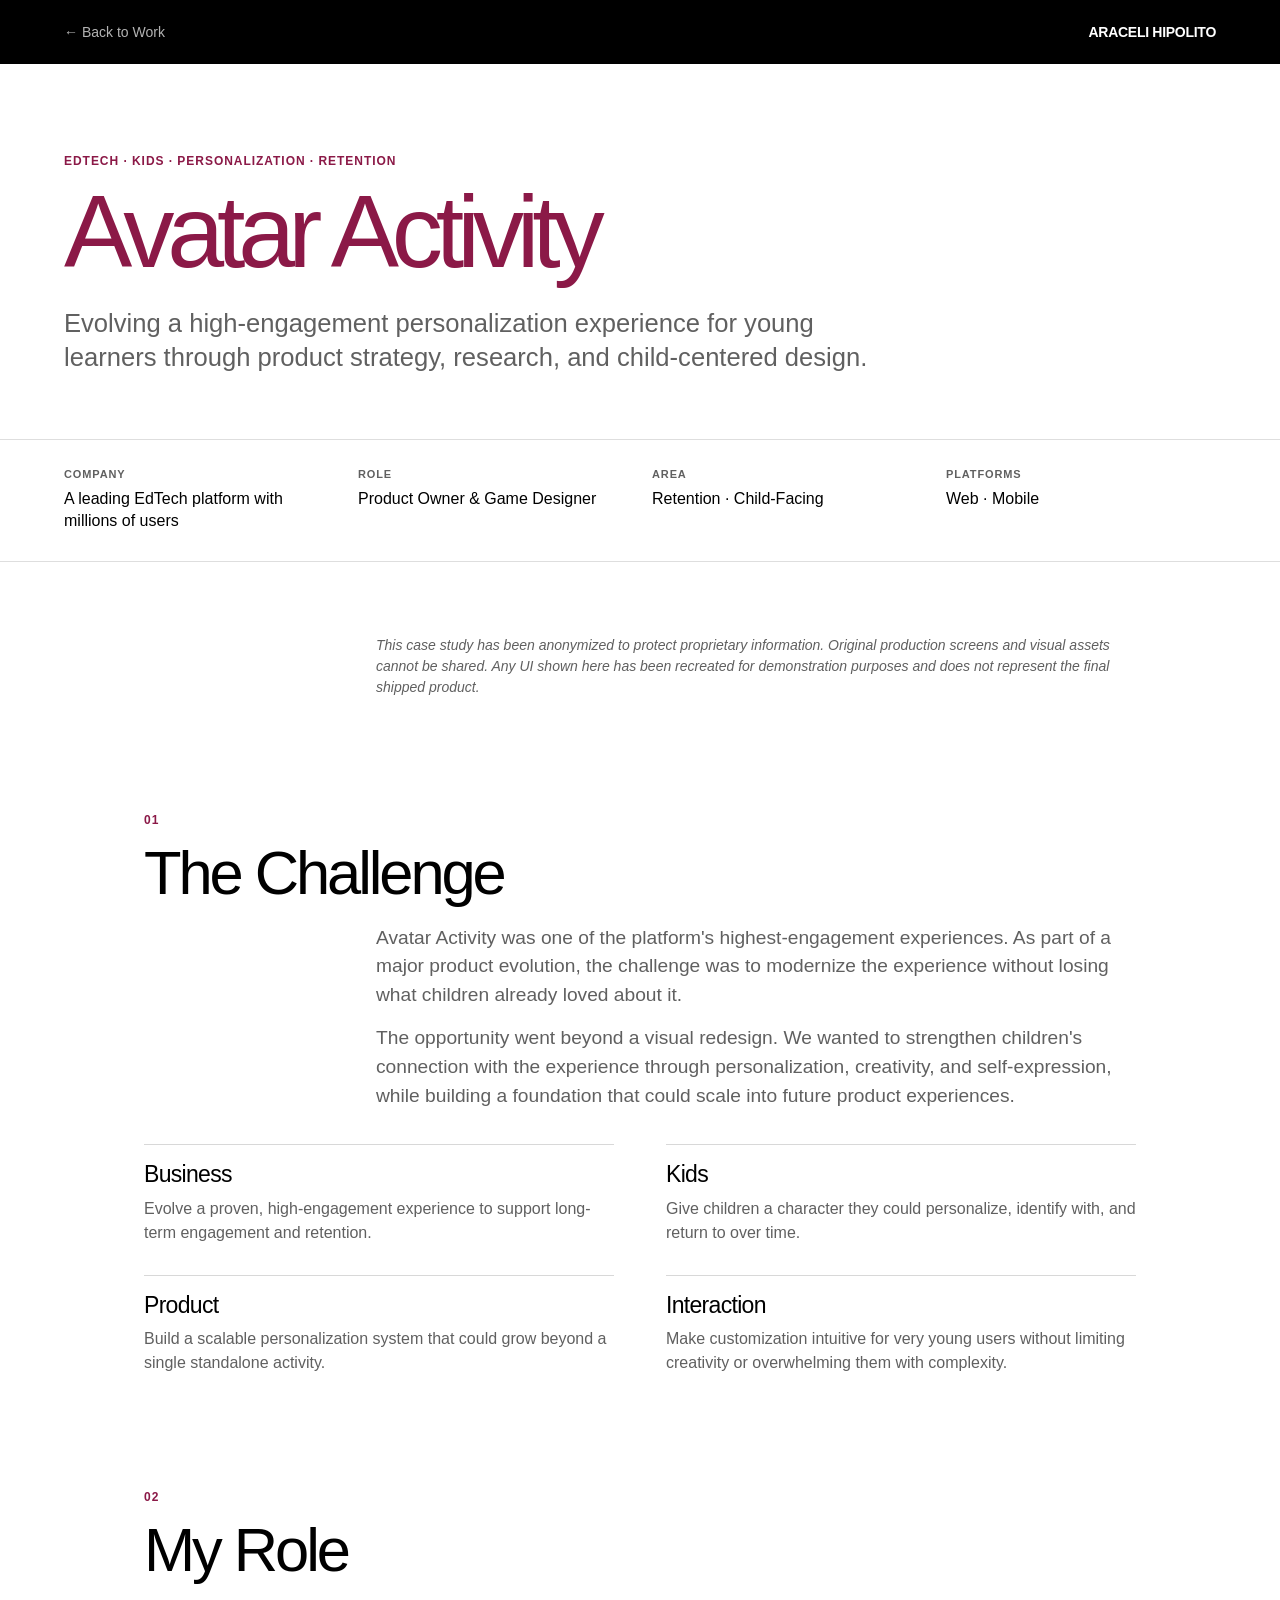
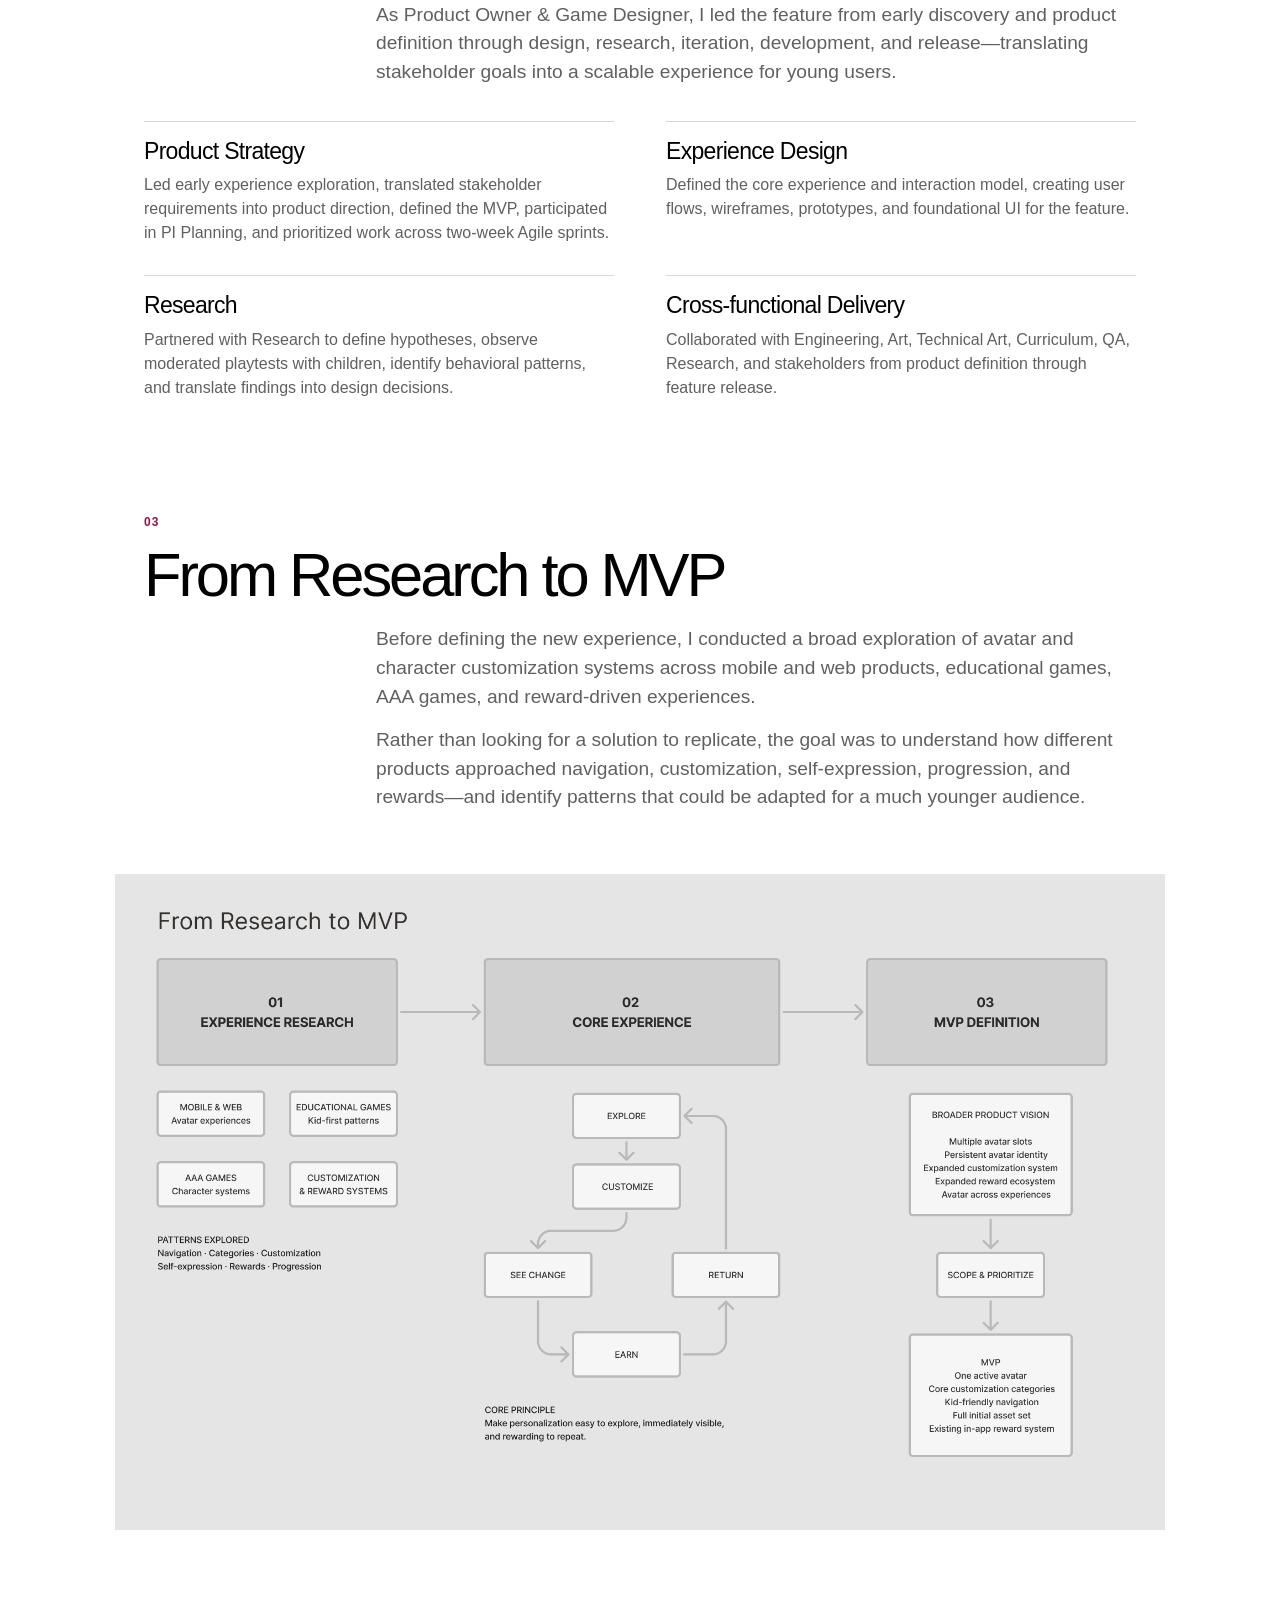
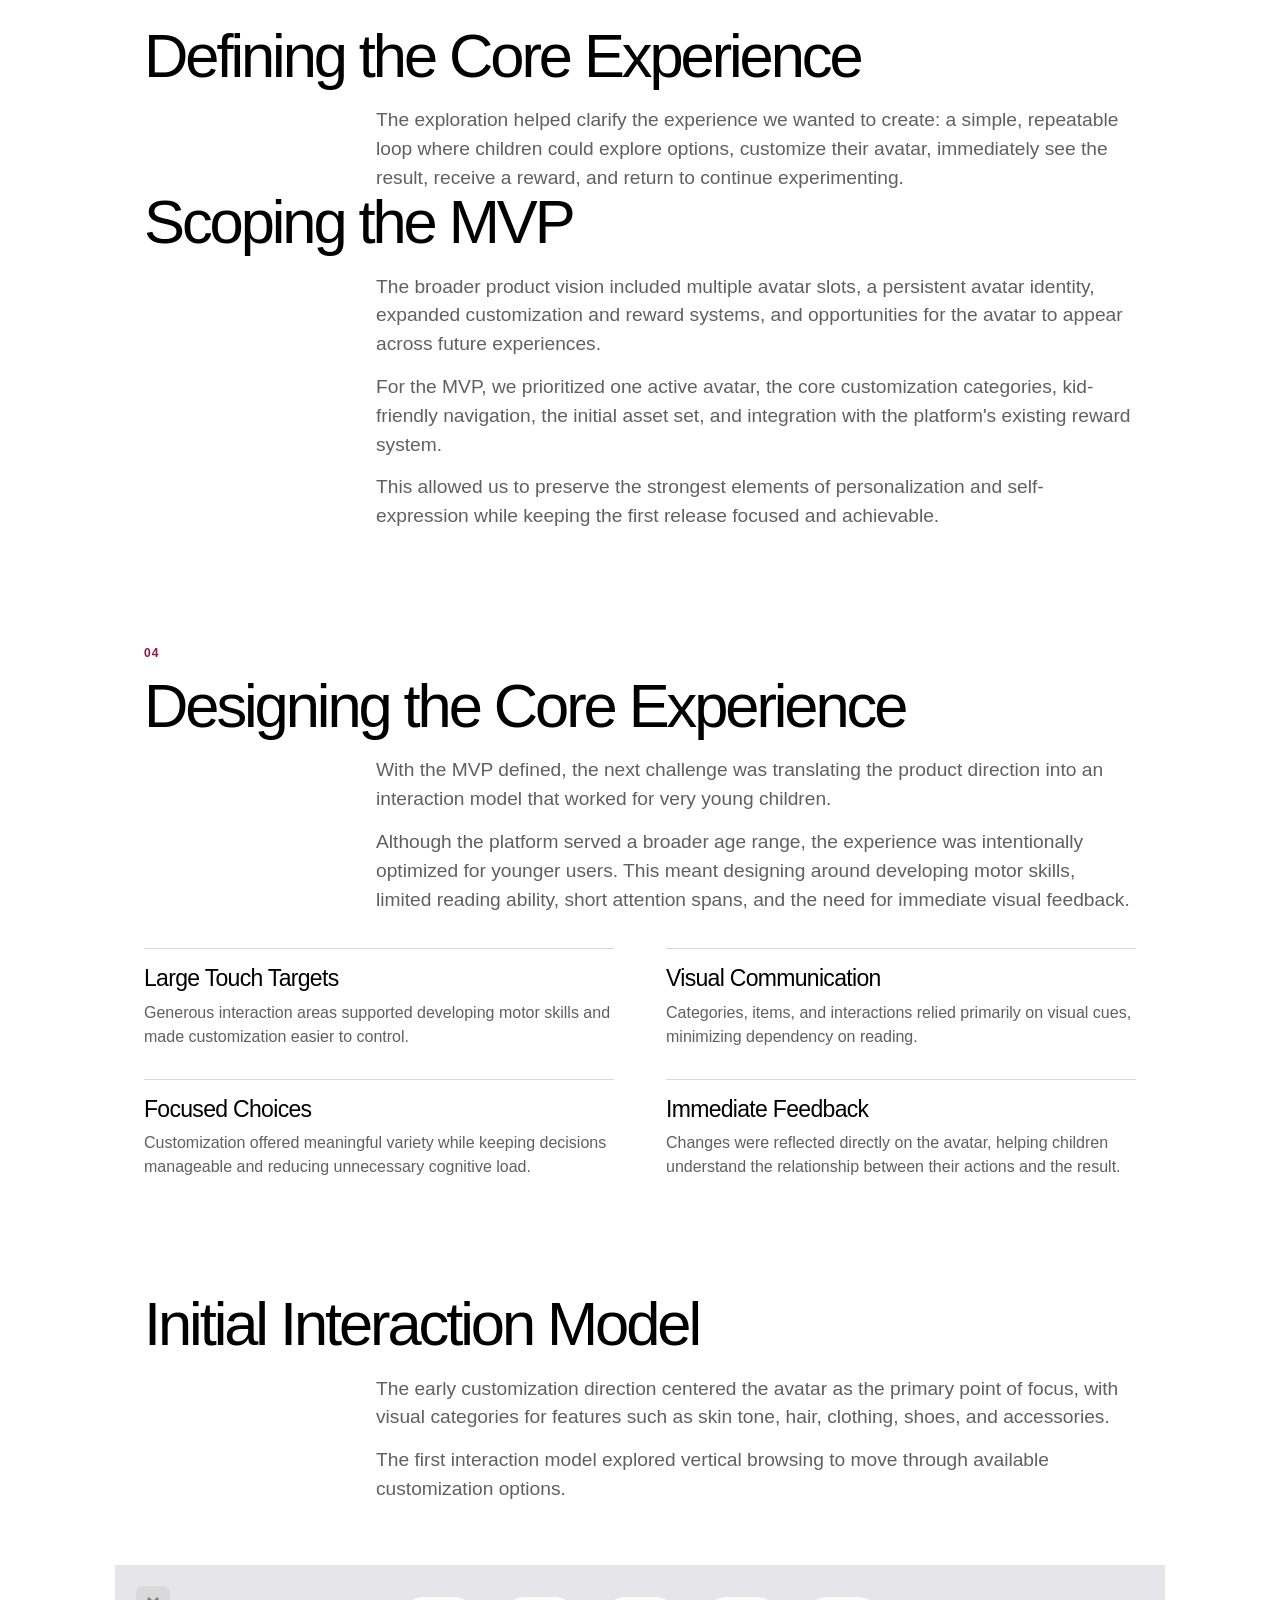
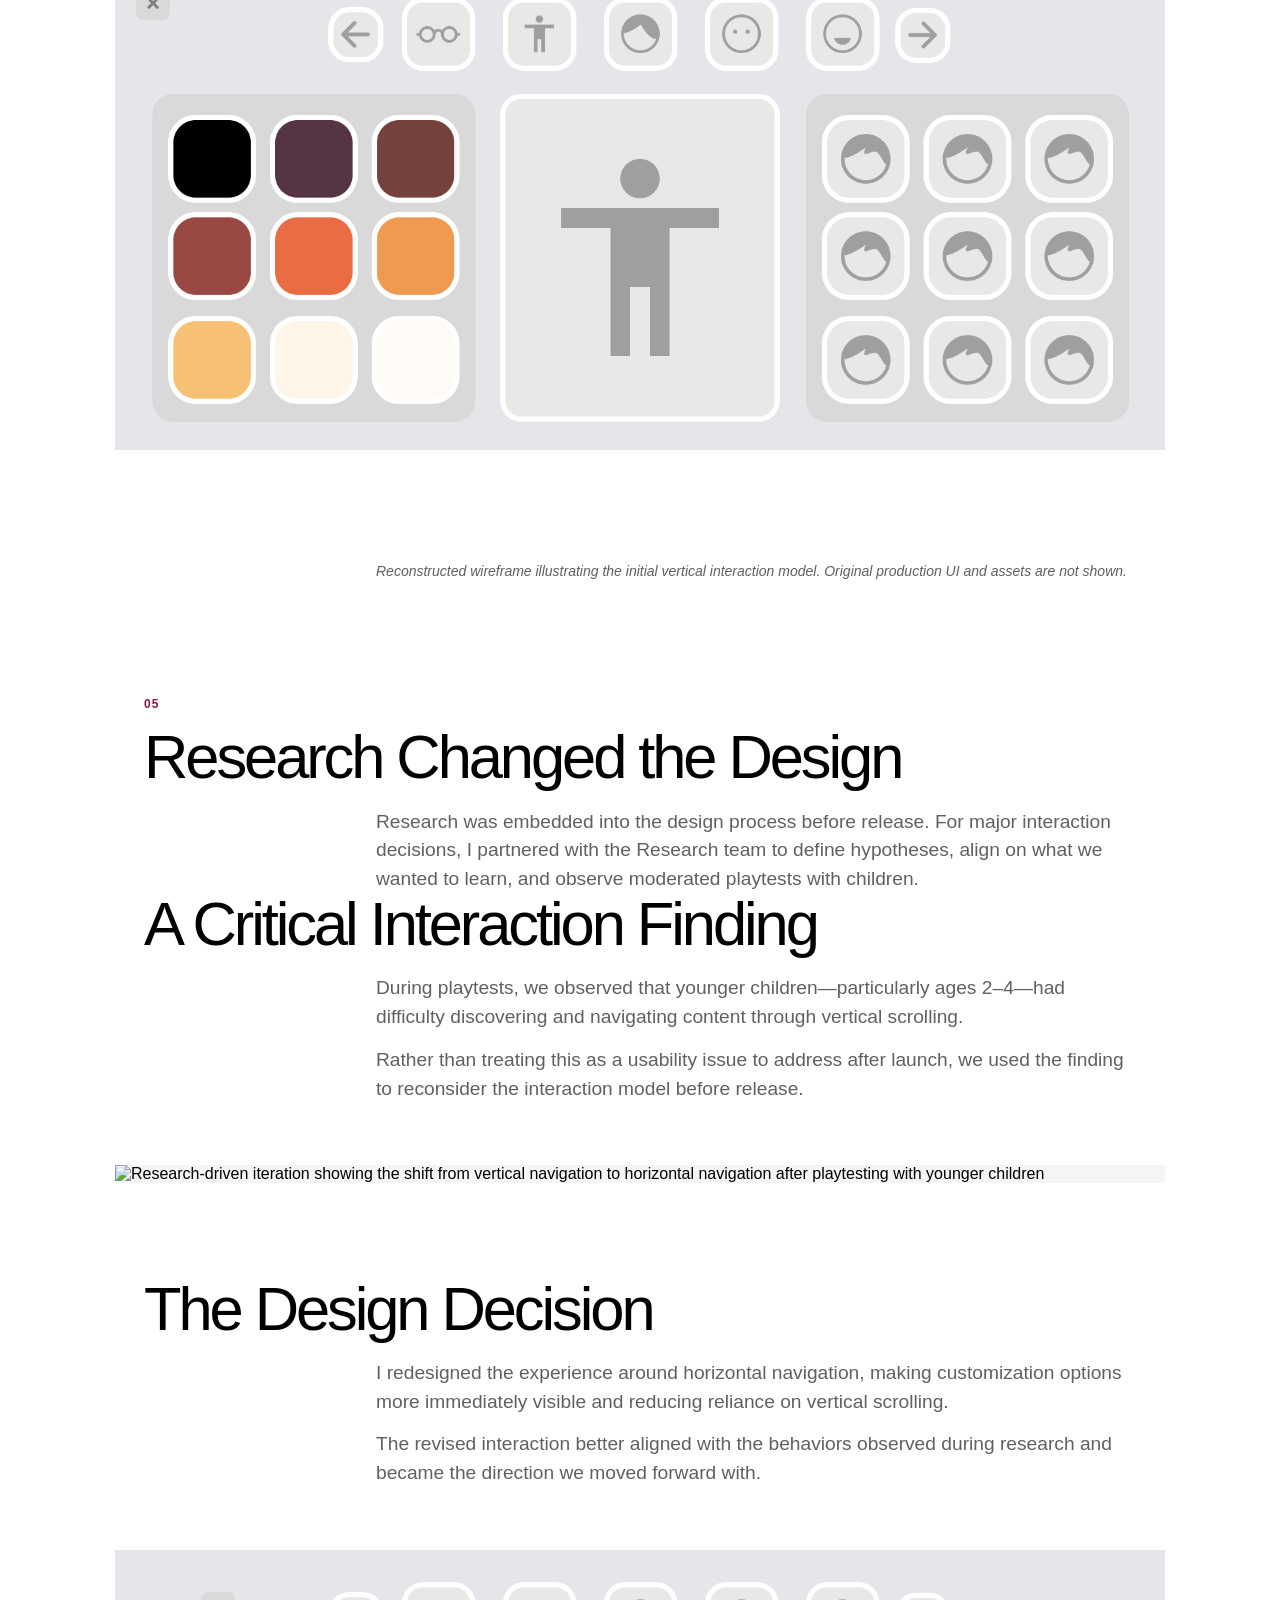
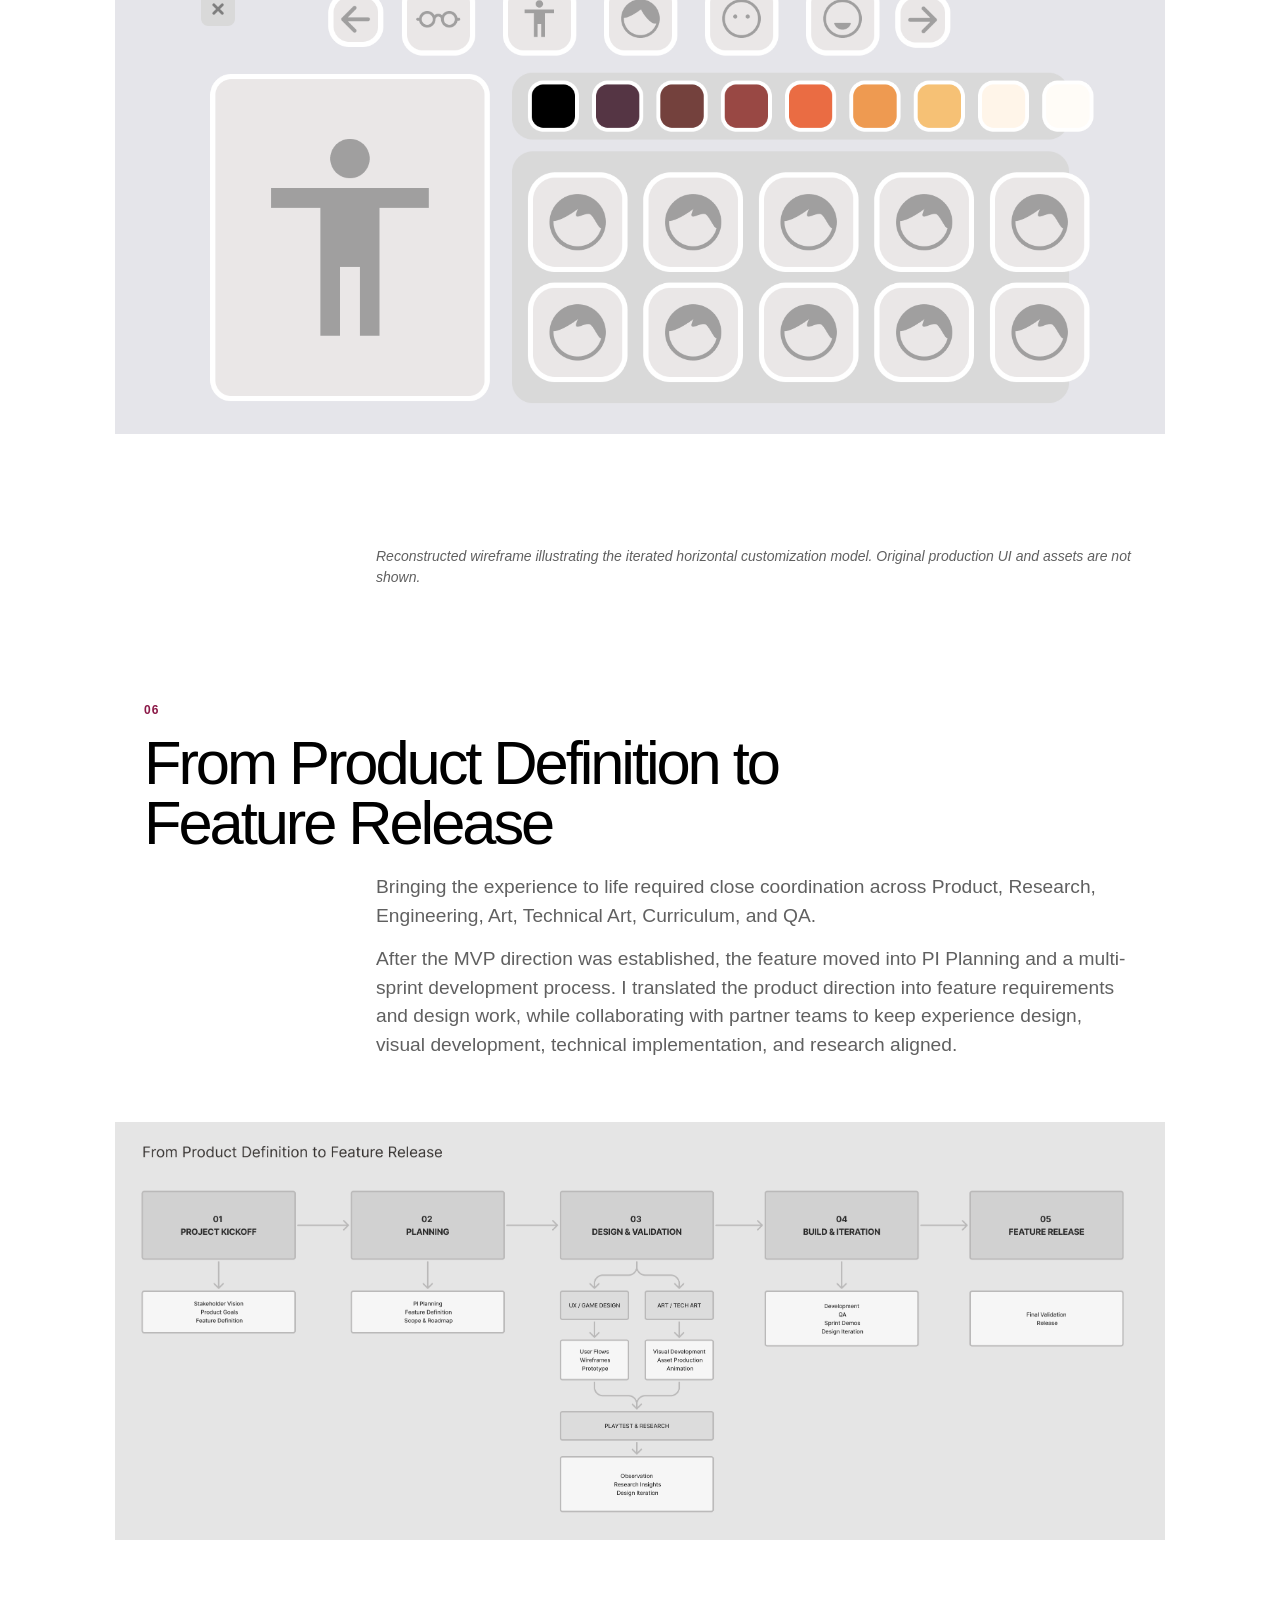
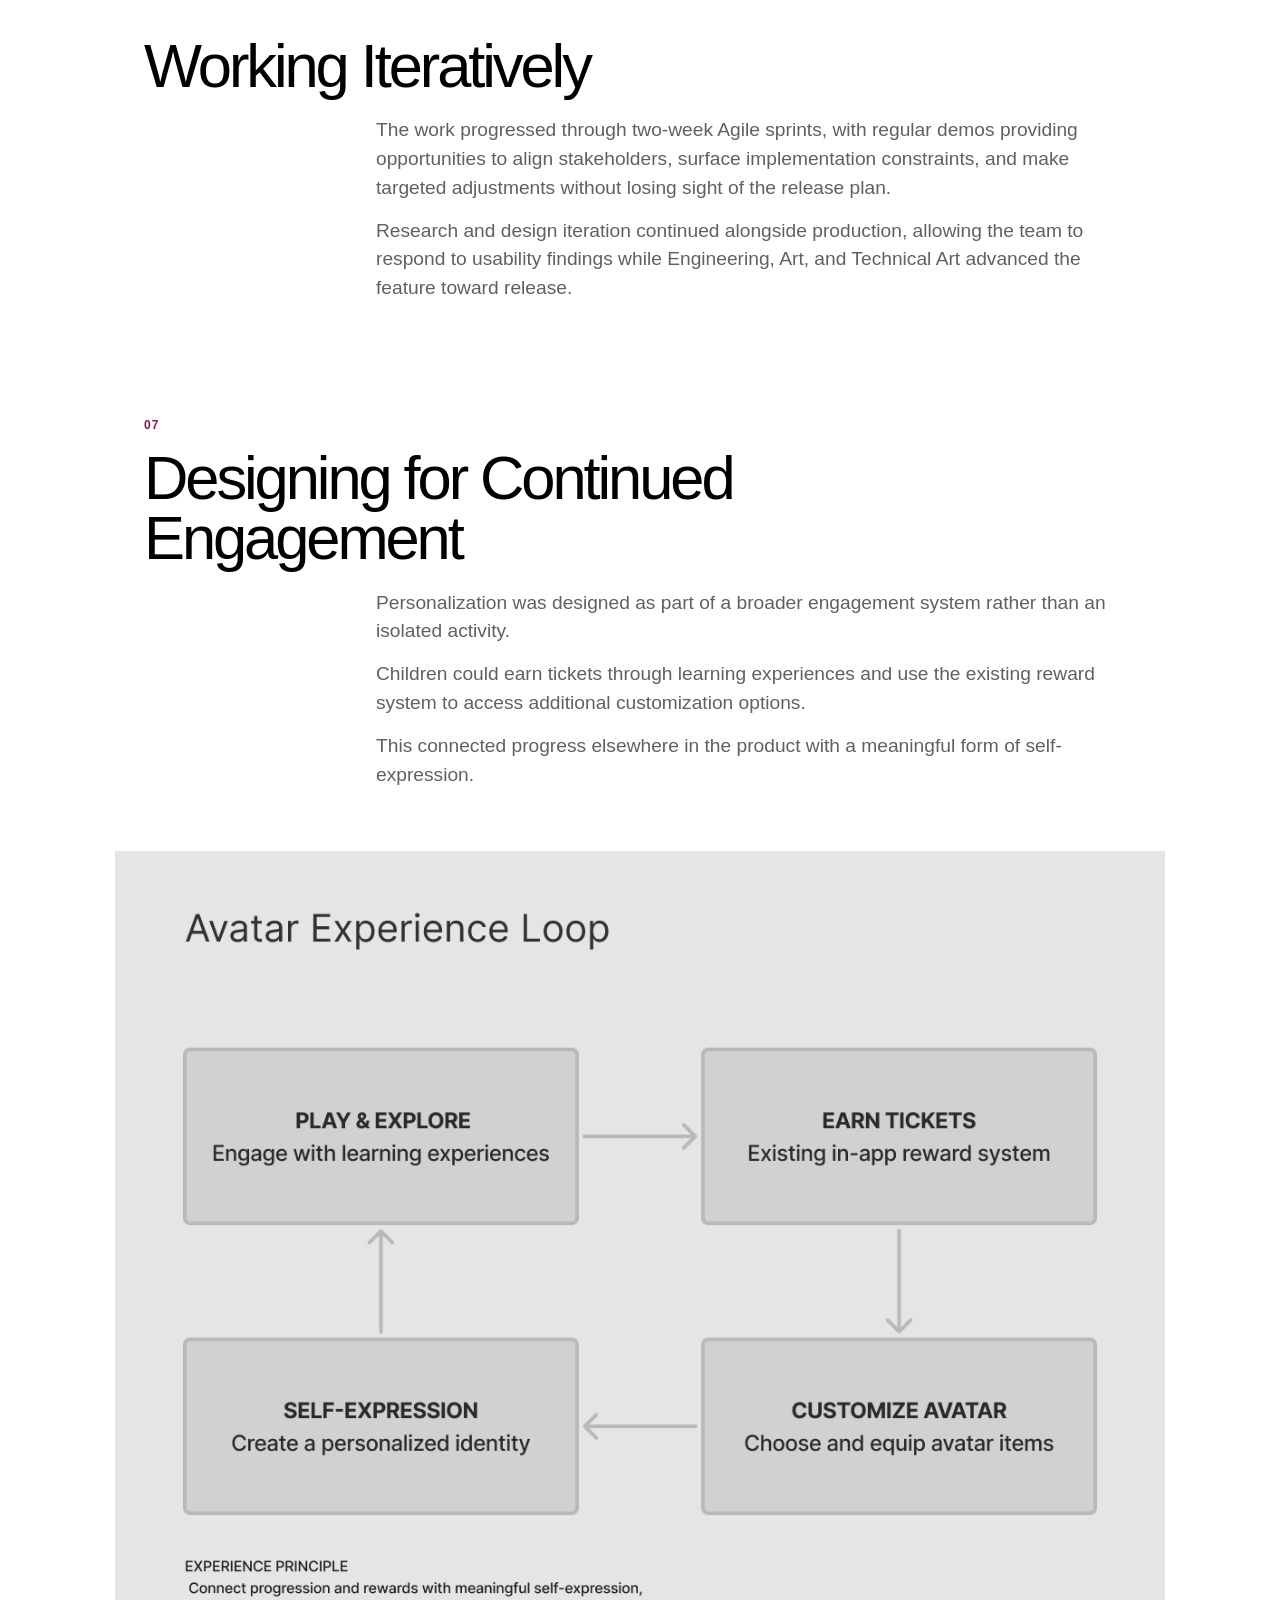
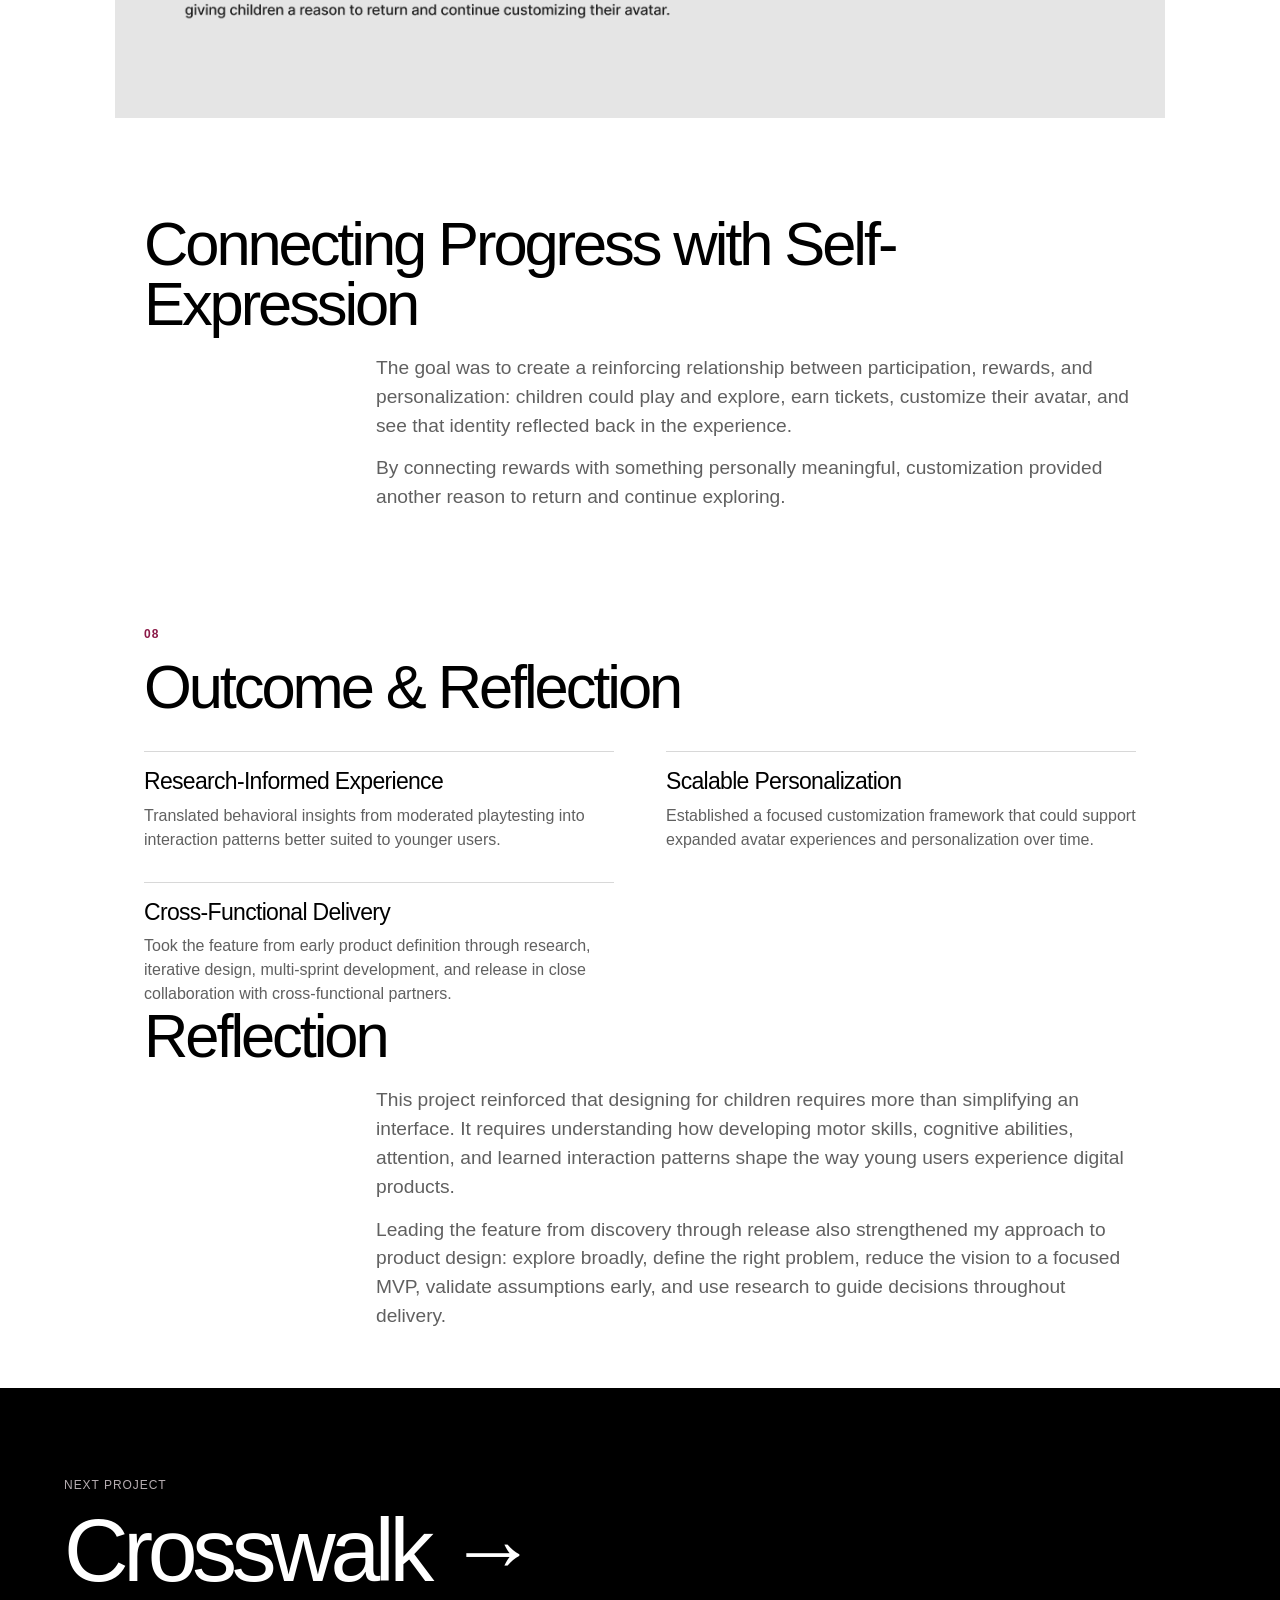
==== commit bcbd9832: "Fix Avatar case study image layout" ====
--- a/work/avatar.html
+++ b/work/avatar.html
@@ -266,7 +266,7 @@
 
     <!-- IMAGE 01 — FROM RESEARCH TO MVP -->
 
-    <section class="case-media-grid">
+    <section class="case-media-grid case-media-grid-single">
 
       <figure class="case-media">
 
@@ -405,7 +405,7 @@
 
     <!-- IMAGE 02 — VERTICAL WIREFRAME -->
 
-    <section class="case-media-grid">
+    <section class="case-media-grid case-media-grid-single">
 
       <figure class="case-media">
 
@@ -466,7 +466,7 @@
 
     <!-- IMAGE 03 — RESEARCH-DRIVEN ITERATION -->
 
-    <section class="case-media-grid">
+    <section class="case-media-grid case-media-grid-single">
 
       <figure class="case-media">
 
@@ -501,7 +501,7 @@
 
     <!-- IMAGE 04 — HORIZONTAL WIREFRAME -->
 
-    <section class="case-media-grid">
+    <section class="case-media-grid case-media-grid-single">
 
       <figure class="case-media">
 
@@ -556,7 +556,7 @@
 
     <!-- IMAGE 05 — PRODUCT DEFINITION TO RELEASE -->
 
-    <section class="case-media-grid">
+    <section class="case-media-grid case-media-grid-single">
 
       <figure class="case-media">
 
@@ -622,7 +622,7 @@
 
     <!-- IMAGE 06 — AVATAR EXPERIENCE LOOP -->
 
-    <section class="case-media-grid">
+    <section class="case-media-grid case-media-grid-single">
 
       <figure class="case-media">
 
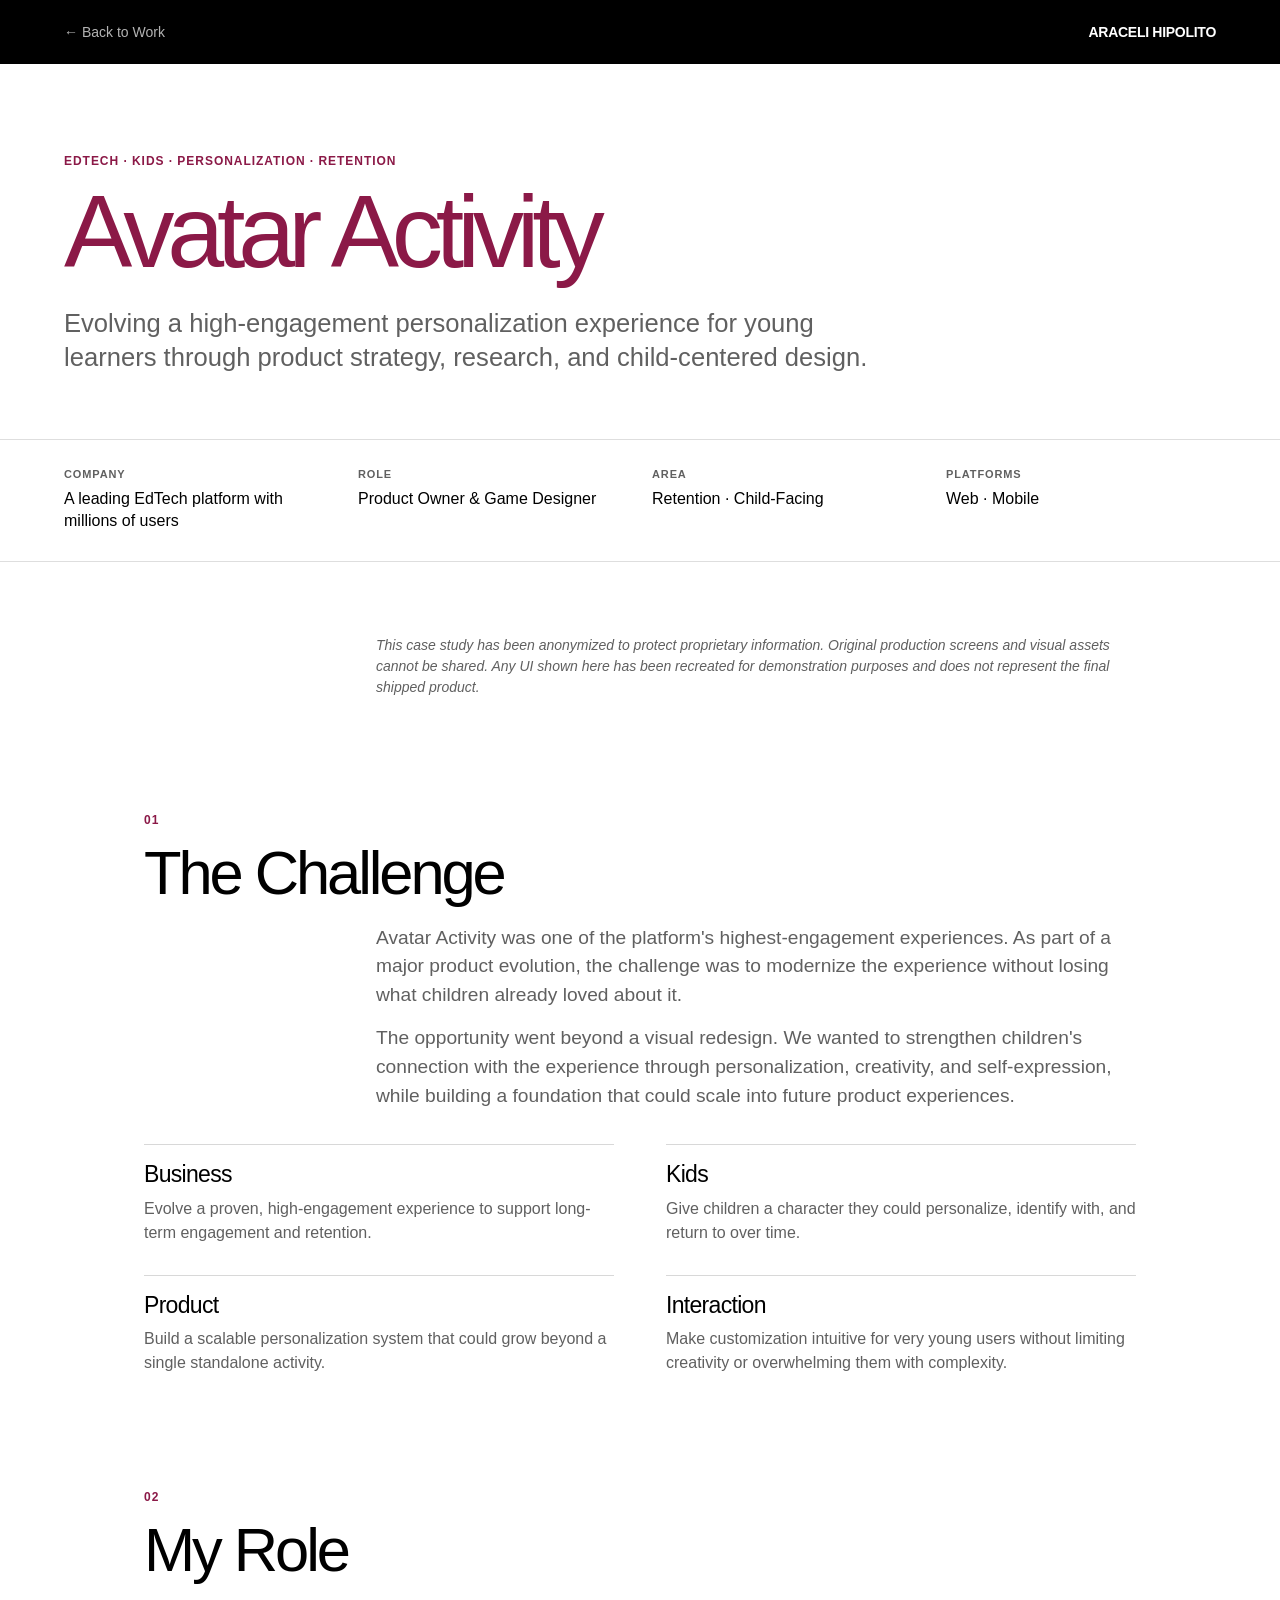
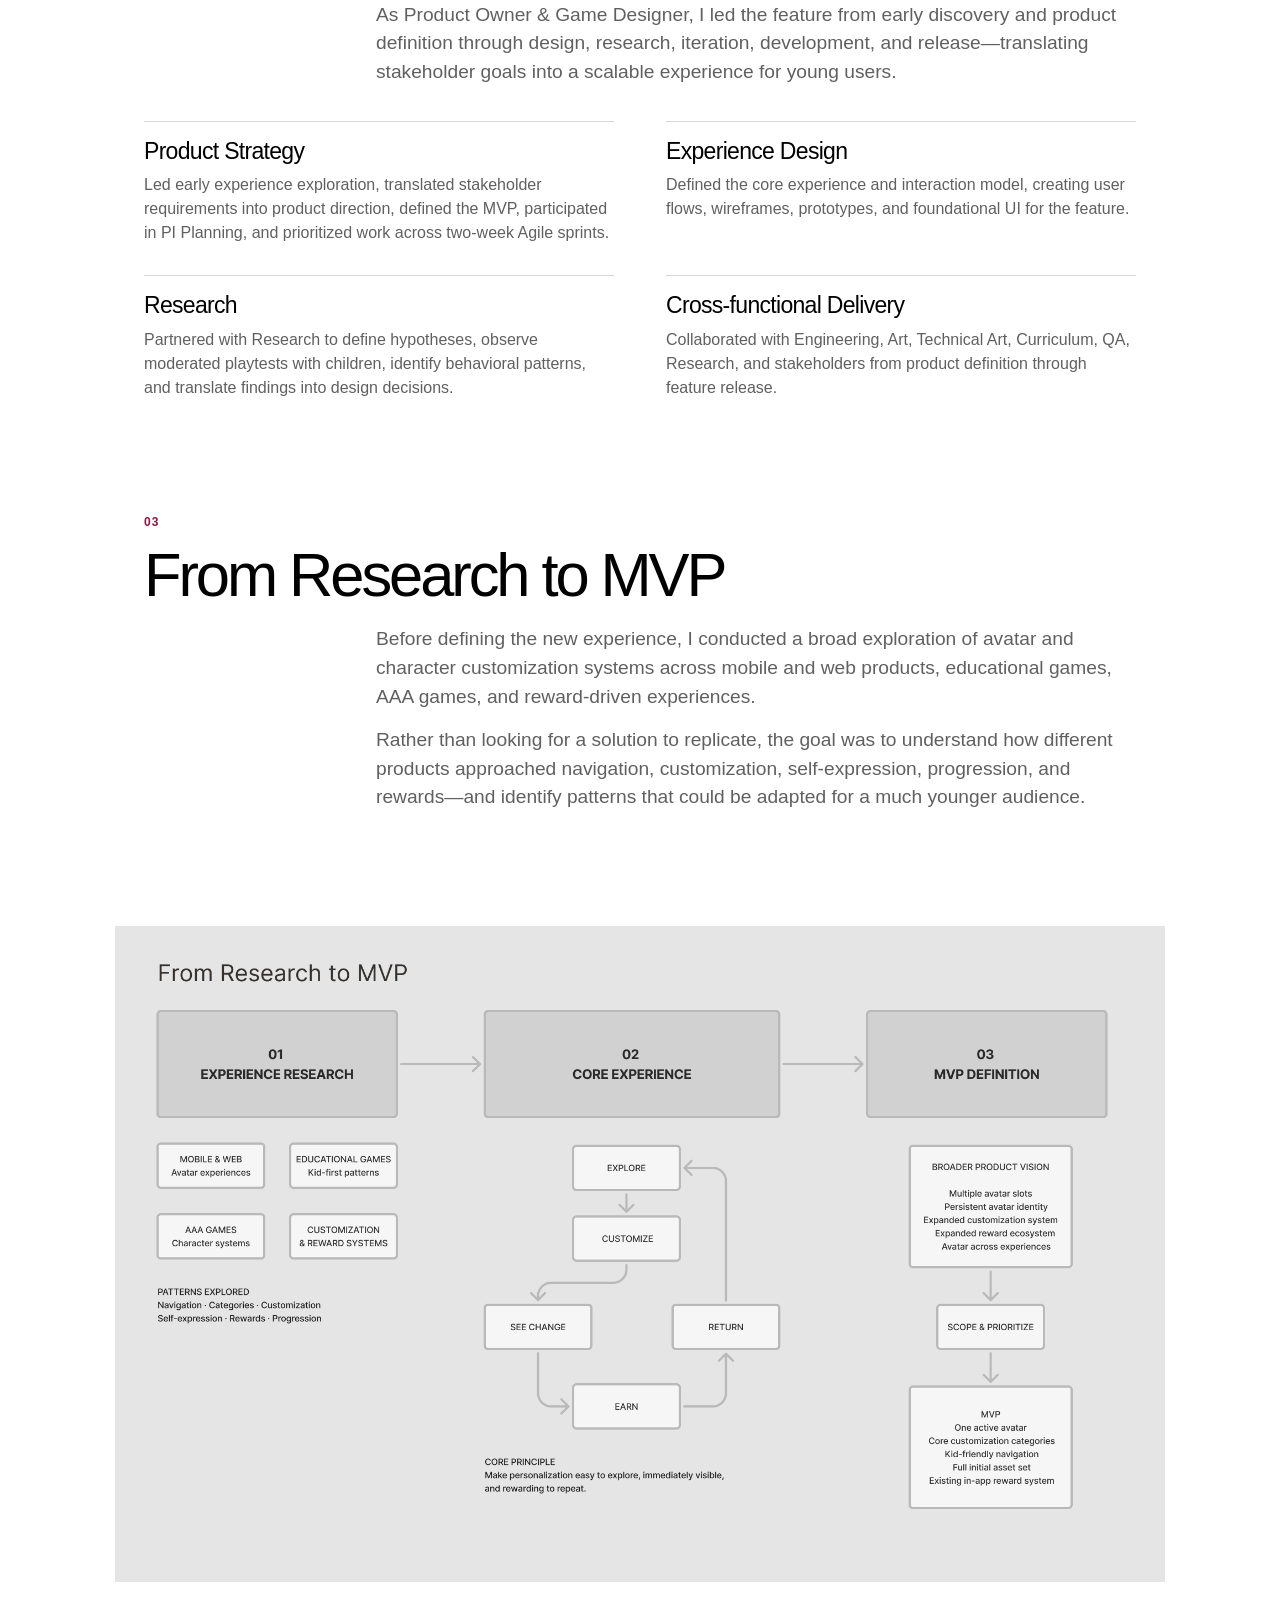
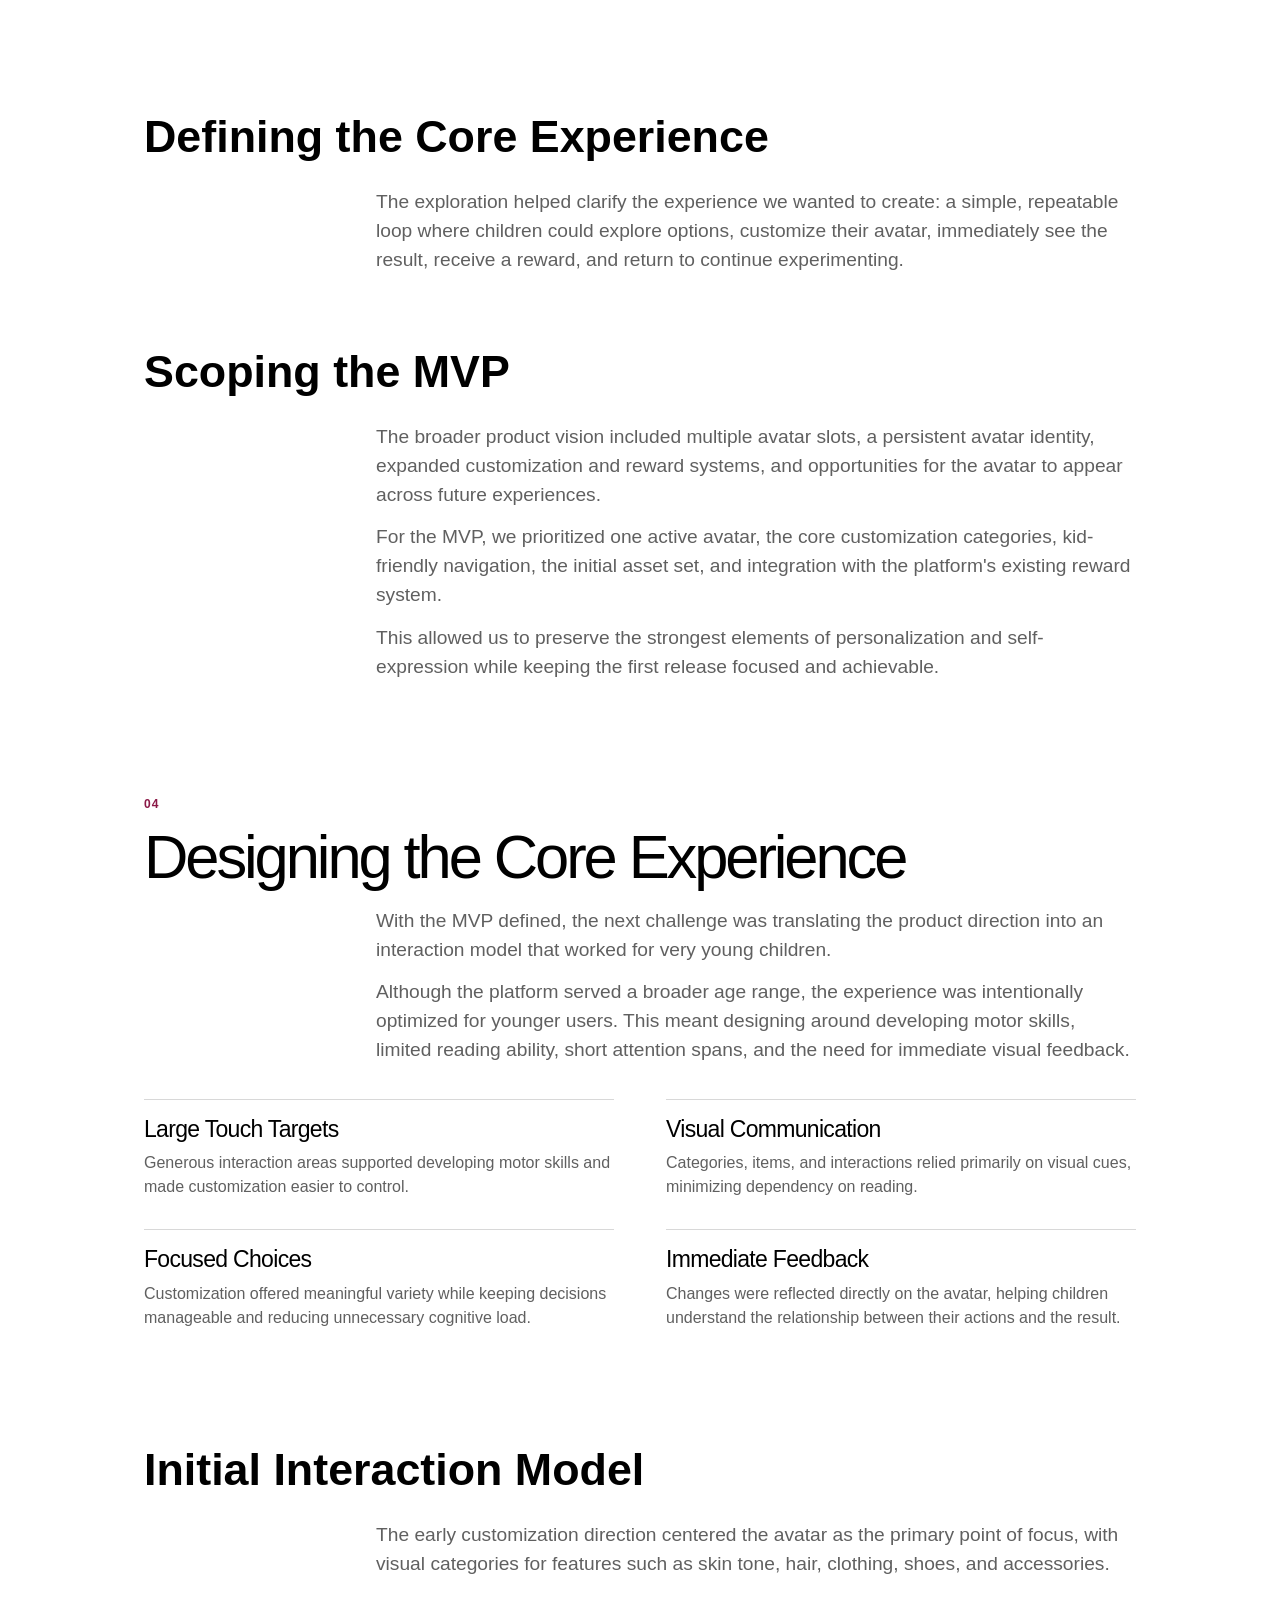
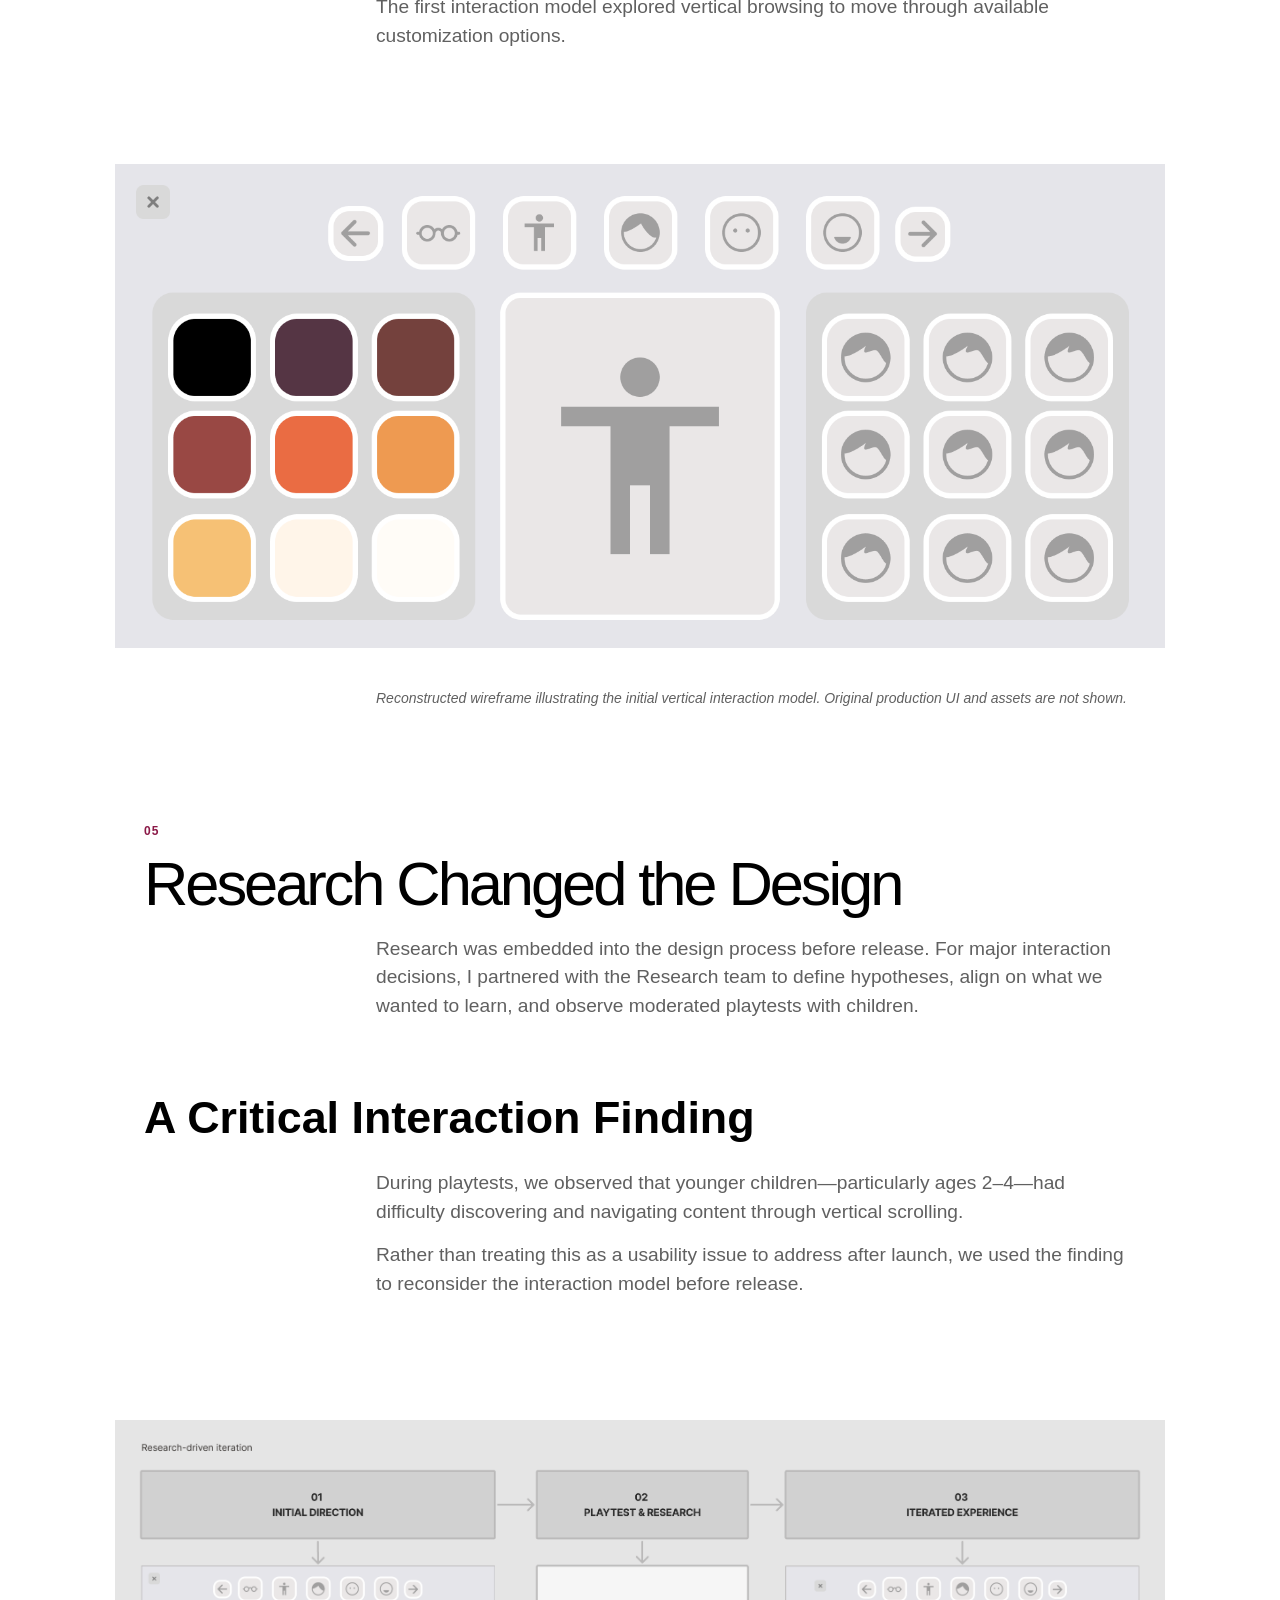
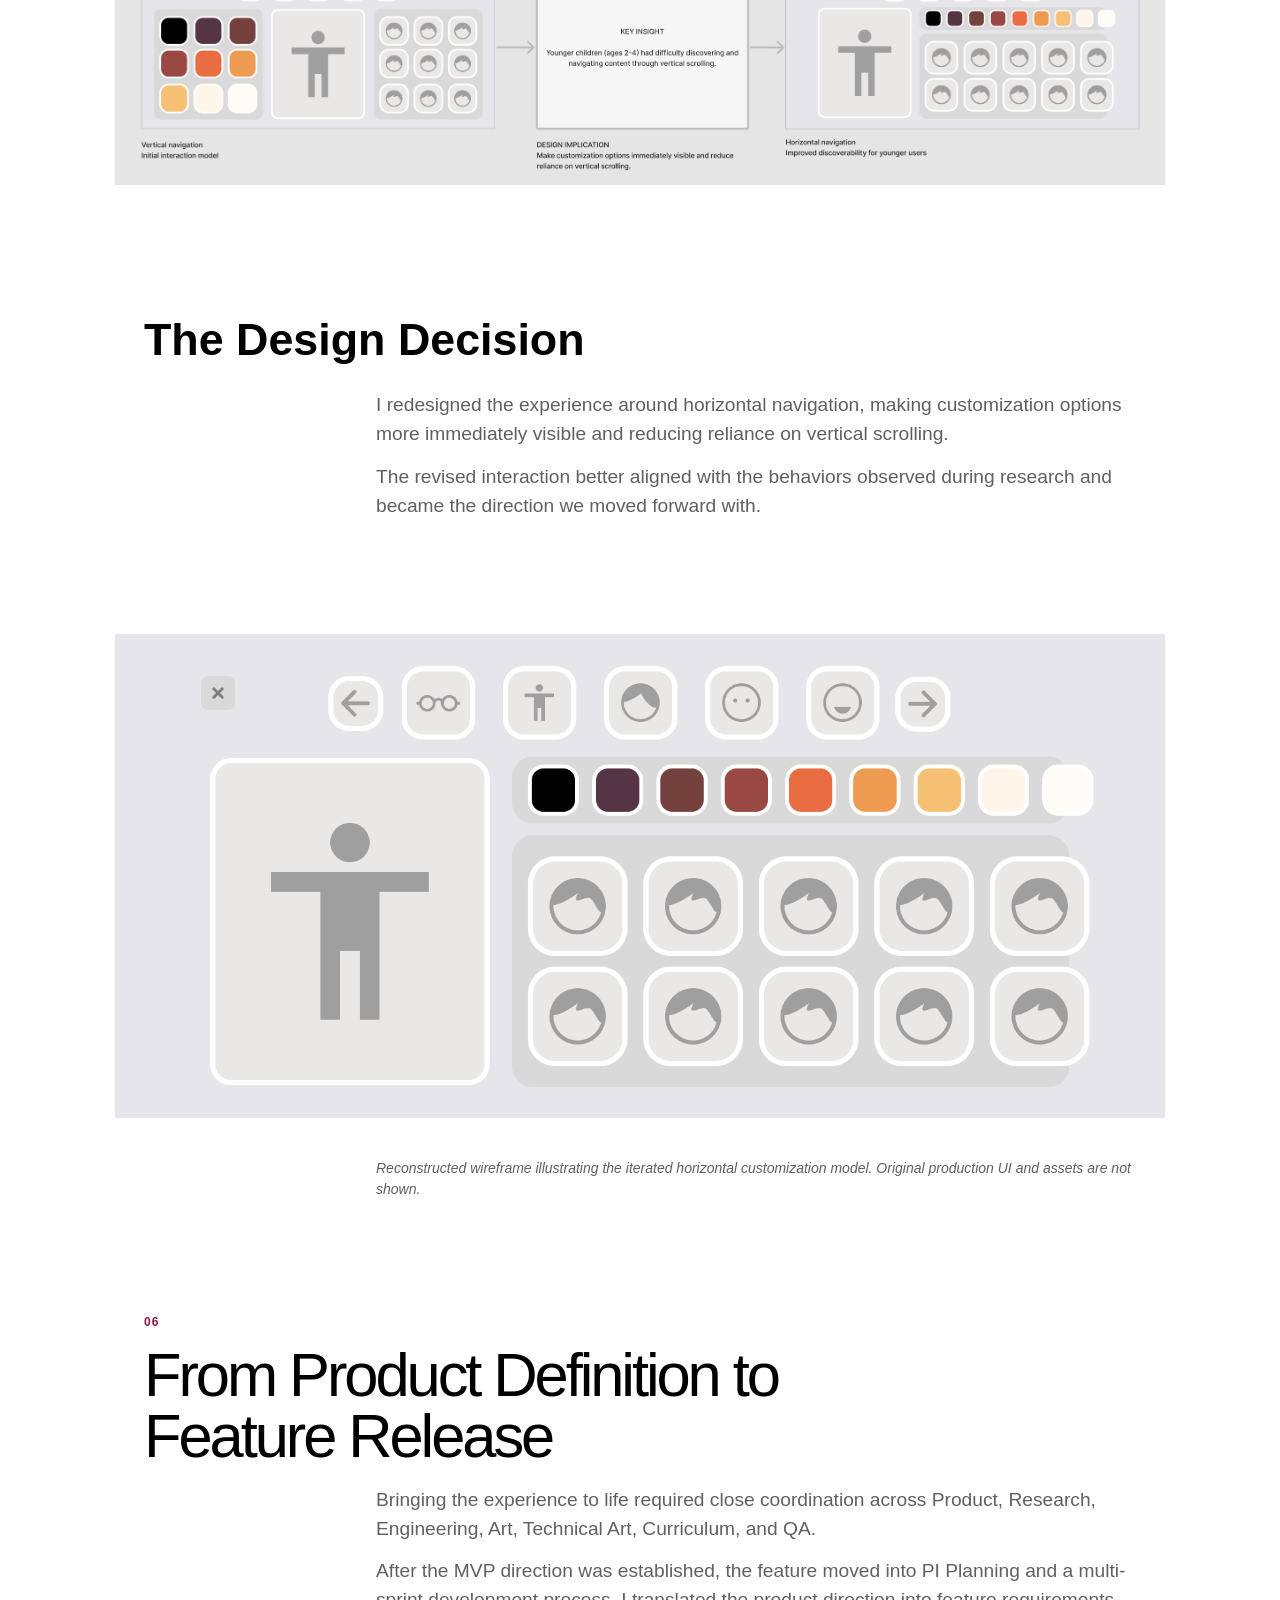
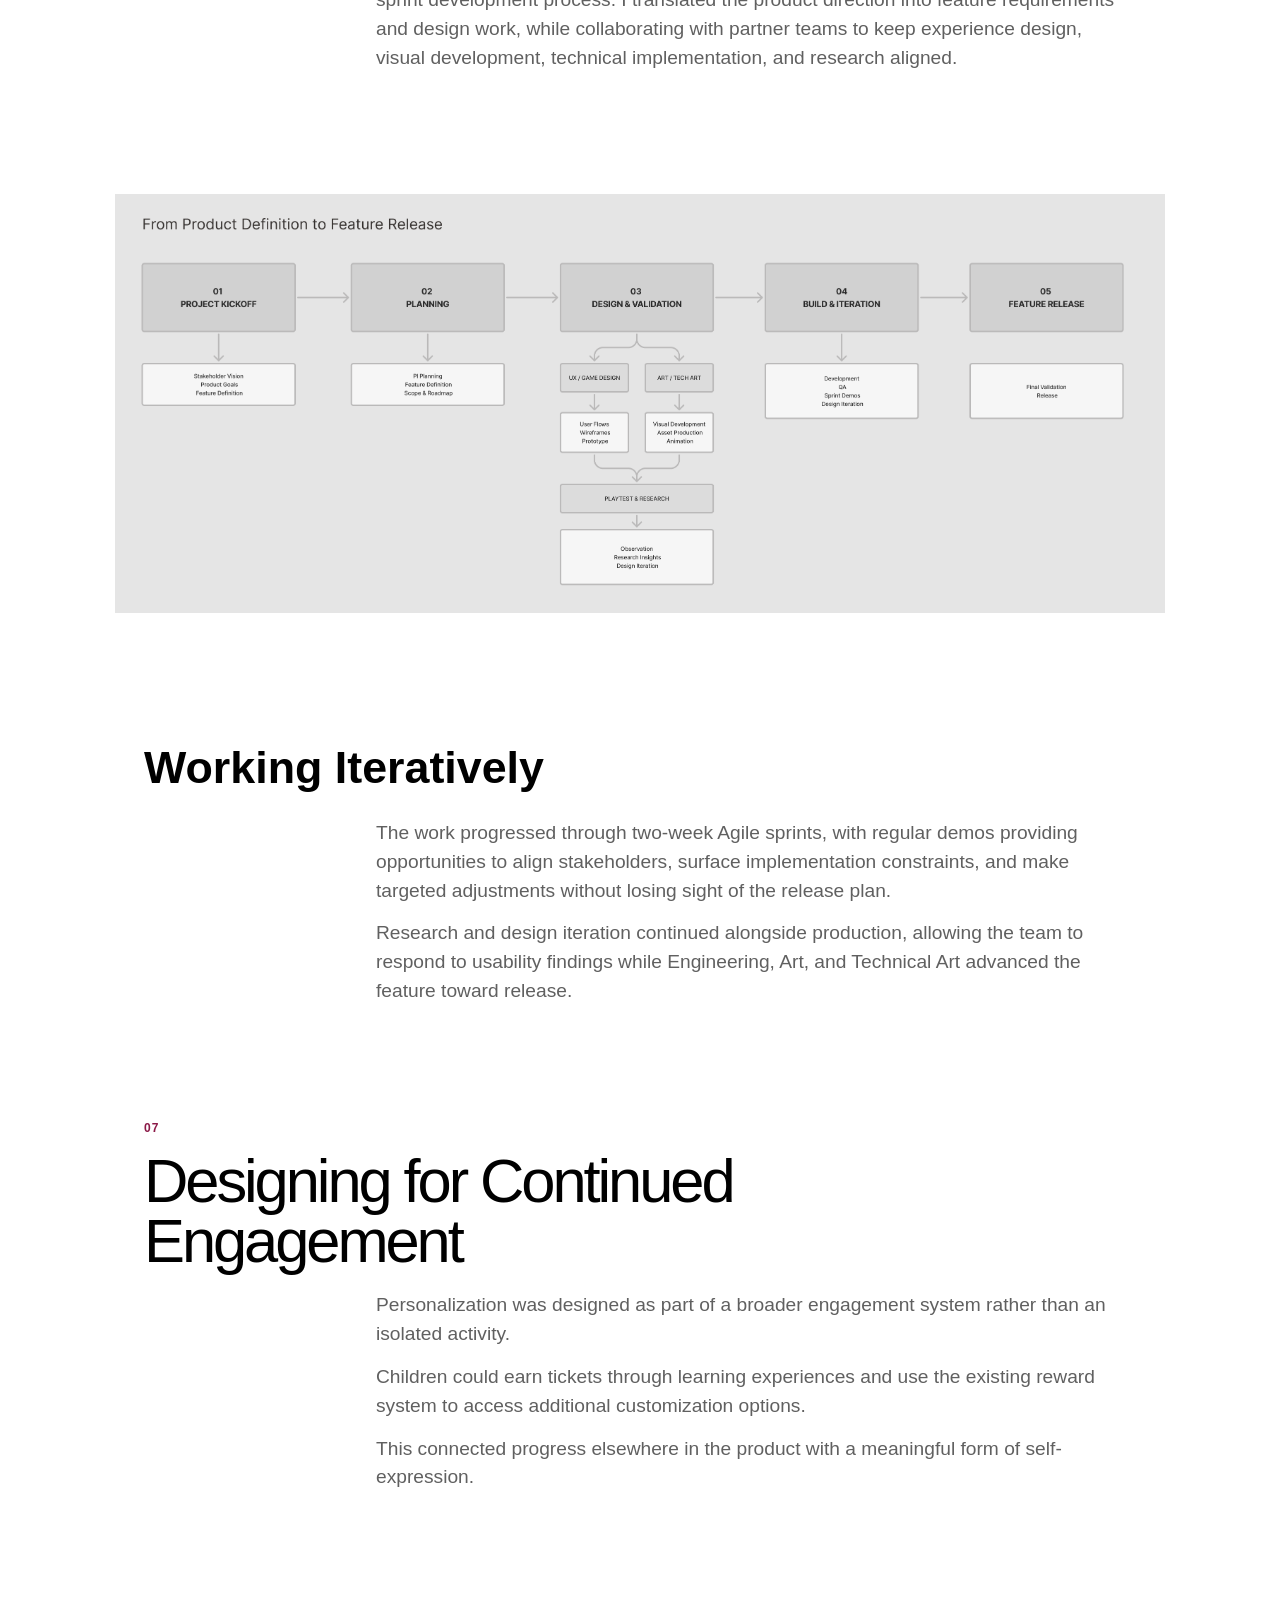
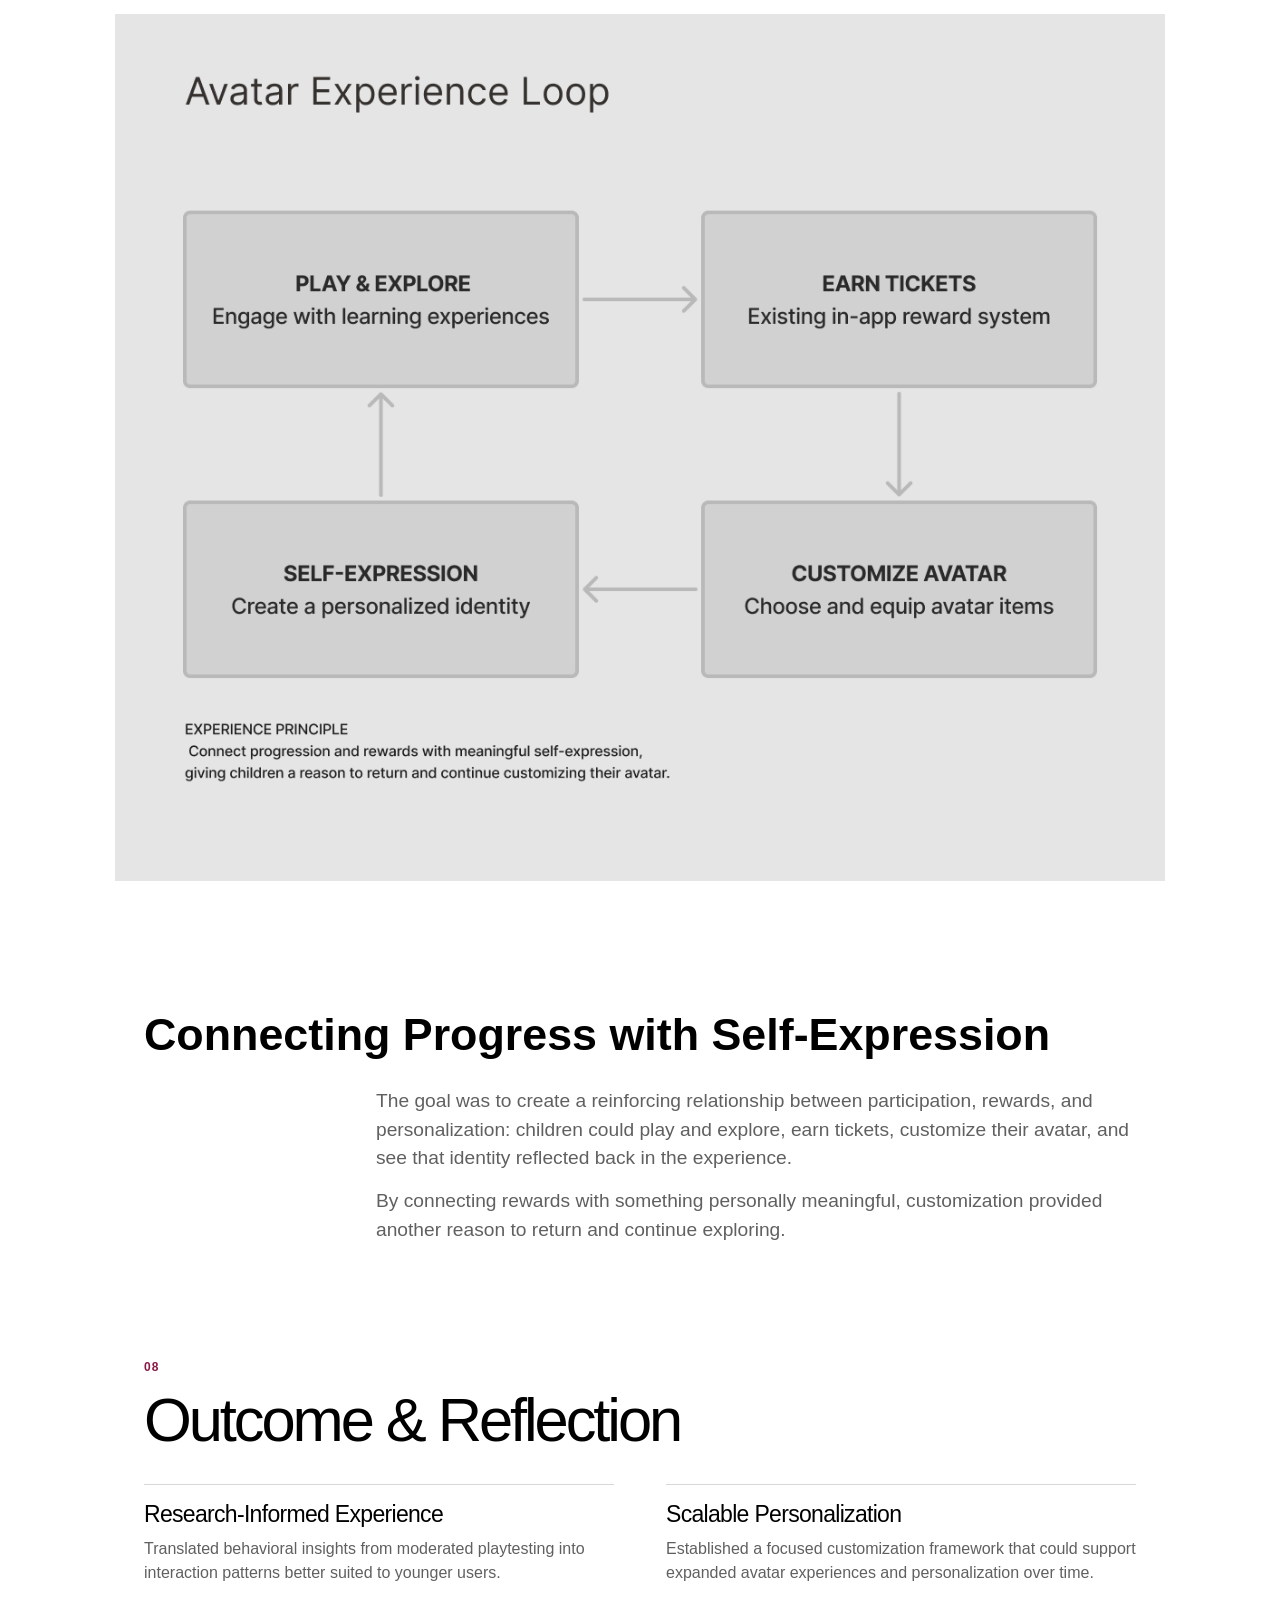
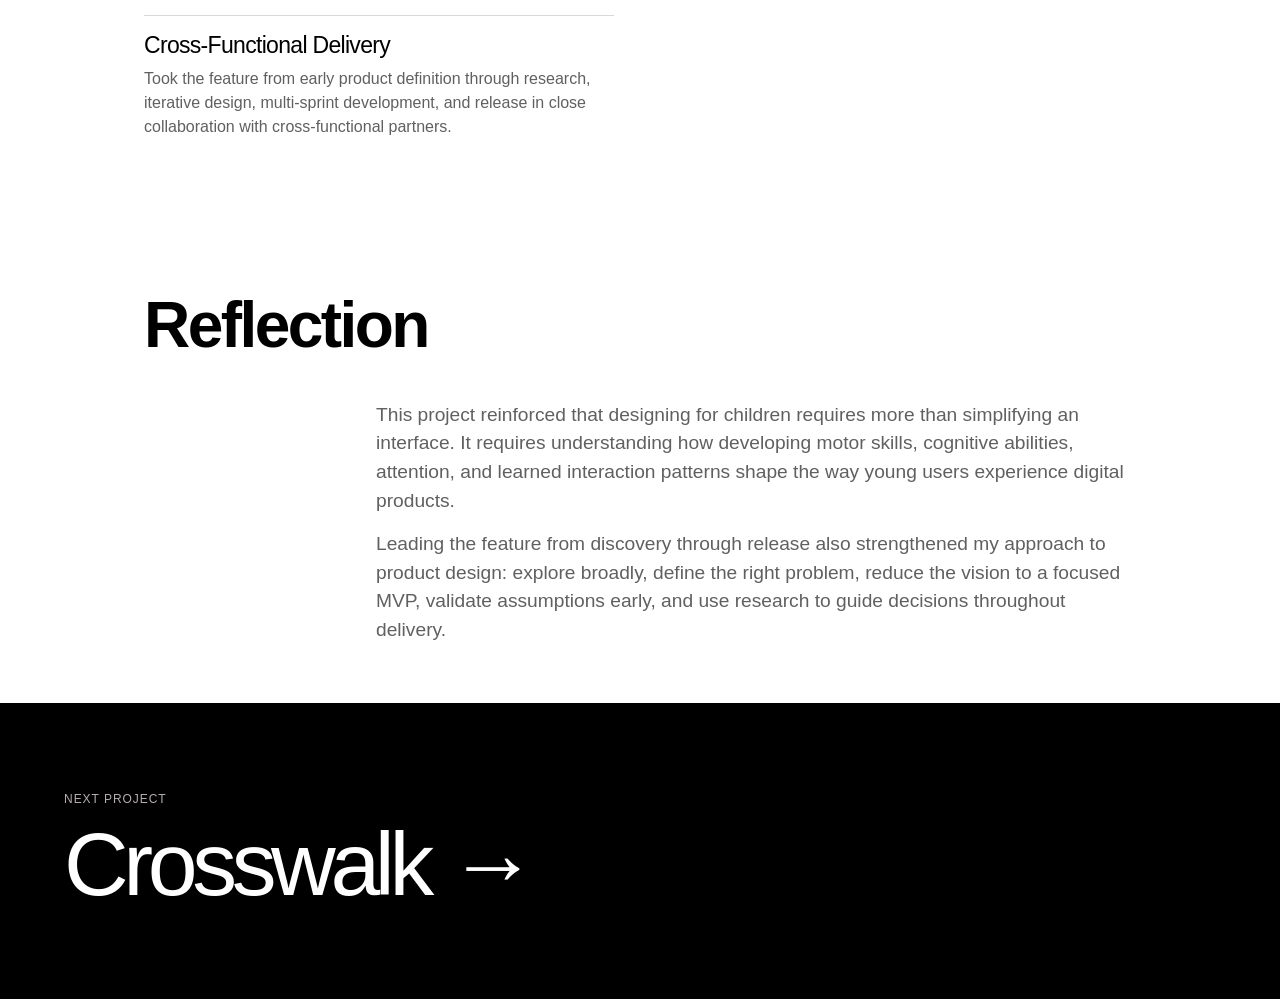
==== commit 2bed07bf: "Update avatar.html Polish Avatar case study layout" ====
--- a/work/avatar.html
+++ b/work/avatar.html
@@ -51,7 +51,9 @@
       </p>
 
       <h1>
-        <span class="case-title-accent">Avatar Activity</span>
+        <span class="case-title-accent">
+          Avatar Activity
+        </span>
       </h1>
 
       <p class="case-summary">
@@ -117,7 +119,9 @@
 
       <p class="section-number">01</p>
 
-      <h2>The Challenge</h2>
+      <h2>
+        The Challenge
+      </h2>
 
       <p class="case-body">
         Avatar Activity was one of the platform's highest-engagement
@@ -137,36 +141,59 @@
       <div class="case-columns">
 
         <div>
-          <h3>Business</h3>
+
+          <h3>
+            Business
+          </h3>
+
           <p>
             Evolve a proven, high-engagement experience to support
             long-term engagement and retention.
           </p>
-        </div>
-
-        <div>
-          <h3>Kids</h3>
+
+        </div>
+
+
+        <div>
+
+          <h3>
+            Kids
+          </h3>
+
           <p>
             Give children a character they could personalize,
             identify with, and return to over time.
           </p>
-        </div>
-
-        <div>
-          <h3>Product</h3>
+
+        </div>
+
+
+        <div>
+
+          <h3>
+            Product
+          </h3>
+
           <p>
             Build a scalable personalization system that could
             grow beyond a single standalone activity.
           </p>
-        </div>
-
-        <div>
-          <h3>Interaction</h3>
+
+        </div>
+
+
+        <div>
+
+          <h3>
+            Interaction
+          </h3>
+
           <p>
             Make customization intuitive for very young users
             without limiting creativity or overwhelming them
             with complexity.
           </p>
+
         </div>
 
       </div>
@@ -182,7 +209,9 @@
 
       <p class="section-number">02</p>
 
-      <h2>My Role</h2>
+      <h2>
+        My Role
+      </h2>
 
       <p class="case-body">
         As Product Owner & Game Designer, I led the feature from early
@@ -195,40 +224,63 @@
       <div class="case-columns">
 
         <div>
-          <h3>Product Strategy</h3>
+
+          <h3>
+            Product Strategy
+          </h3>
+
           <p>
             Led early experience exploration, translated stakeholder
             requirements into product direction, defined the MVP,
             participated in PI Planning, and prioritized work across
             two-week Agile sprints.
           </p>
-        </div>
-
-        <div>
-          <h3>Experience Design</h3>
+
+        </div>
+
+
+        <div>
+
+          <h3>
+            Experience Design
+          </h3>
+
           <p>
             Defined the core experience and interaction model,
             creating user flows, wireframes, prototypes, and
             foundational UI for the feature.
           </p>
-        </div>
-
-        <div>
-          <h3>Research</h3>
+
+        </div>
+
+
+        <div>
+
+          <h3>
+            Research
+          </h3>
+
           <p>
             Partnered with Research to define hypotheses, observe
             moderated playtests with children, identify behavioral
             patterns, and translate findings into design decisions.
           </p>
-        </div>
-
-        <div>
-          <h3>Cross-functional Delivery</h3>
+
+        </div>
+
+
+        <div>
+
+          <h3>
+            Cross-functional Delivery
+          </h3>
+
           <p>
             Collaborated with Engineering, Art, Technical Art,
             Curriculum, QA, Research, and stakeholders from product
             definition through feature release.
           </p>
+
         </div>
 
       </div>
@@ -244,7 +296,9 @@
 
       <p class="section-number">03</p>
 
-      <h2>From Research to MVP</h2>
+      <h2>
+        From Research to MVP
+      </h2>
 
       <p class="case-body">
         Before defining the new experience, I conducted a broad
@@ -266,7 +320,10 @@
 
     <!-- IMAGE 01 — FROM RESEARCH TO MVP -->
 
-    <section class="case-media-grid case-media-grid-single">
+    <section
+      class="case-media-grid case-media-grid-single"
+      style="margin-top: 56px; margin-bottom: 72px;"
+    >
 
       <figure class="case-media">
 
@@ -282,7 +339,15 @@
 
     <section class="case-section">
 
-      <h2>Defining the Core Experience</h2>
+      <h3
+        style="
+          font-size: clamp(2rem, 3.5vw, 3rem);
+          line-height: 1.08;
+          margin-bottom: 28px;
+        "
+      >
+        Defining the Core Experience
+      </h3>
 
       <p class="case-body">
         The exploration helped clarify the experience we wanted to
@@ -292,7 +357,16 @@
       </p>
 
 
-      <h2>Scoping the MVP</h2>
+      <h3
+        style="
+          font-size: clamp(2rem, 3.5vw, 3rem);
+          line-height: 1.08;
+          margin-top: 72px;
+          margin-bottom: 28px;
+        "
+      >
+        Scoping the MVP
+      </h3>
 
       <p class="case-body">
         The broader product vision included multiple avatar slots,
@@ -325,7 +399,9 @@
 
       <p class="section-number">04</p>
 
-      <h2>Designing the Core Experience</h2>
+      <h2>
+        Designing the Core Experience
+      </h2>
 
       <p class="case-body">
         With the MVP defined, the next challenge was translating the
@@ -344,36 +420,59 @@
       <div class="case-columns">
 
         <div>
-          <h3>Large Touch Targets</h3>
+
+          <h3>
+            Large Touch Targets
+          </h3>
+
           <p>
             Generous interaction areas supported developing motor
             skills and made customization easier to control.
           </p>
-        </div>
-
-        <div>
-          <h3>Visual Communication</h3>
+
+        </div>
+
+
+        <div>
+
+          <h3>
+            Visual Communication
+          </h3>
+
           <p>
             Categories, items, and interactions relied primarily
             on visual cues, minimizing dependency on reading.
           </p>
-        </div>
-
-        <div>
-          <h3>Focused Choices</h3>
+
+        </div>
+
+
+        <div>
+
+          <h3>
+            Focused Choices
+          </h3>
+
           <p>
             Customization offered meaningful variety while keeping
             decisions manageable and reducing unnecessary cognitive load.
           </p>
-        </div>
-
-        <div>
-          <h3>Immediate Feedback</h3>
+
+        </div>
+
+
+        <div>
+
+          <h3>
+            Immediate Feedback
+          </h3>
+
           <p>
             Changes were reflected directly on the avatar, helping
             children understand the relationship between their actions
             and the result.
           </p>
+
         </div>
 
       </div>
@@ -387,7 +486,15 @@
 
     <section class="case-section">
 
-      <h2>Initial Interaction Model</h2>
+      <h3
+        style="
+          font-size: clamp(2rem, 3.5vw, 3rem);
+          line-height: 1.08;
+          margin-bottom: 28px;
+        "
+      >
+        Initial Interaction Model
+      </h3>
 
       <p class="case-body">
         The early customization direction centered the avatar as the
@@ -405,7 +512,10 @@
 
     <!-- IMAGE 02 — VERTICAL WIREFRAME -->
 
-    <section class="case-media-grid case-media-grid-single">
+    <section
+      class="case-media-grid case-media-grid-single"
+      style="margin-top: 56px; margin-bottom: 40px;"
+    >
 
       <figure class="case-media">
 
@@ -419,7 +529,10 @@
     </section>
 
 
-    <section class="case-section">
+    <section
+      class="case-section"
+      style="padding-top: 0;"
+    >
 
       <p class="case-note case-note-left">
         Reconstructed wireframe illustrating the initial vertical
@@ -437,7 +550,9 @@
 
       <p class="section-number">05</p>
 
-      <h2>Research Changed the Design</h2>
+      <h2>
+        Research Changed the Design
+      </h2>
 
       <p class="case-body">
         Research was embedded into the design process before release.
@@ -447,7 +562,16 @@
       </p>
 
 
-      <h2>A Critical Interaction Finding</h2>
+      <h3
+        style="
+          font-size: clamp(2rem, 3.5vw, 3rem);
+          line-height: 1.08;
+          margin-top: 72px;
+          margin-bottom: 28px;
+        "
+      >
+        A Critical Interaction Finding
+      </h3>
 
       <p class="case-body">
         During playtests, we observed that younger children—particularly
@@ -466,7 +590,10 @@
 
     <!-- IMAGE 03 — RESEARCH-DRIVEN ITERATION -->
 
-    <section class="case-media-grid case-media-grid-single">
+    <section
+      class="case-media-grid case-media-grid-single"
+      style="margin-top: 64px; margin-bottom: 72px;"
+    >
 
       <figure class="case-media">
 
@@ -482,7 +609,15 @@
 
     <section class="case-section">
 
-      <h2>The Design Decision</h2>
+      <h3
+        style="
+          font-size: clamp(2rem, 3.5vw, 3rem);
+          line-height: 1.08;
+          margin-bottom: 28px;
+        "
+      >
+        The Design Decision
+      </h3>
 
       <p class="case-body">
         I redesigned the experience around horizontal navigation,
@@ -501,7 +636,10 @@
 
     <!-- IMAGE 04 — HORIZONTAL WIREFRAME -->
 
-    <section class="case-media-grid case-media-grid-single">
+    <section
+      class="case-media-grid case-media-grid-single"
+      style="margin-top: 56px; margin-bottom: 40px;"
+    >
 
       <figure class="case-media">
 
@@ -515,7 +653,10 @@
     </section>
 
 
-    <section class="case-section">
+    <section
+      class="case-section"
+      style="padding-top: 0;"
+    >
 
       <p class="case-note case-note-left">
         Reconstructed wireframe illustrating the iterated horizontal
@@ -526,15 +667,16 @@
 
 
     <!-- ======================================
-         06 — FROM PRODUCT DEFINITION
-              TO FEATURE RELEASE
+         06 — PRODUCT DEFINITION TO RELEASE
     ======================================= -->
 
     <section class="case-section">
 
       <p class="section-number">06</p>
 
-      <h2>From Product Definition to Feature Release</h2>
+      <h2>
+        From Product Definition to Feature Release
+      </h2>
 
       <p class="case-body">
         Bringing the experience to life required close coordination
@@ -554,9 +696,12 @@
     </section>
 
 
-    <!-- IMAGE 05 — PRODUCT DEFINITION TO RELEASE -->
-
-    <section class="case-media-grid case-media-grid-single">
+    <!-- IMAGE 05 — PRODUCT TO RELEASE -->
+
+    <section
+      class="case-media-grid case-media-grid-single"
+      style="margin-top: 64px; margin-bottom: 72px;"
+    >
 
       <figure class="case-media">
 
@@ -572,7 +717,15 @@
 
     <section class="case-section">
 
-      <h2>Working Iteratively</h2>
+      <h3
+        style="
+          font-size: clamp(2rem, 3.5vw, 3rem);
+          line-height: 1.08;
+          margin-bottom: 28px;
+        "
+      >
+        Working Iteratively
+      </h3>
 
       <p class="case-body">
         The work progressed through two-week Agile sprints, with
@@ -592,14 +745,16 @@
 
 
     <!-- ======================================
-         07 — DESIGNING FOR CONTINUED ENGAGEMENT
+         07 — CONTINUED ENGAGEMENT
     ======================================= -->
 
     <section class="case-section">
 
       <p class="section-number">07</p>
 
-      <h2>Designing for Continued Engagement</h2>
+      <h2>
+        Designing for Continued Engagement
+      </h2>
 
       <p class="case-body">
         Personalization was designed as part of a broader engagement
@@ -622,7 +777,10 @@
 
     <!-- IMAGE 06 — AVATAR EXPERIENCE LOOP -->
 
-    <section class="case-media-grid case-media-grid-single">
+    <section
+      class="case-media-grid case-media-grid-single"
+      style="margin-top: 64px; margin-bottom: 72px;"
+    >
 
       <figure class="case-media">
 
@@ -638,7 +796,15 @@
 
     <section class="case-section">
 
-      <h2>Connecting Progress with Self-Expression</h2>
+      <h3
+        style="
+          font-size: clamp(2rem, 3.5vw, 3rem);
+          line-height: 1.08;
+          margin-bottom: 28px;
+        "
+      >
+        Connecting Progress with Self-Expression
+      </h3>
 
       <p class="case-body">
         The goal was to create a reinforcing relationship between
@@ -657,49 +823,88 @@
 
 
     <!-- ======================================
-         08 — OUTCOME + REFLECTION
+         08 — OUTCOME
     ======================================= -->
 
     <section class="case-section">
 
       <p class="section-number">08</p>
 
-      <h2>Outcome & Reflection</h2>
+      <h2>
+        Outcome & Reflection
+      </h2>
 
 
       <div class="case-columns">
 
         <div>
-          <h3>Research-Informed Experience</h3>
+
+          <h3>
+            Research-Informed Experience
+          </h3>
+
           <p>
             Translated behavioral insights from moderated playtesting
             into interaction patterns better suited to younger users.
           </p>
-        </div>
-
-        <div>
-          <h3>Scalable Personalization</h3>
+
+        </div>
+
+
+        <div>
+
+          <h3>
+            Scalable Personalization
+          </h3>
+
           <p>
             Established a focused customization framework that could
             support expanded avatar experiences and personalization
             over time.
           </p>
-        </div>
-
-        <div>
-          <h3>Cross-Functional Delivery</h3>
+
+        </div>
+
+
+        <div>
+
+          <h3>
+            Cross-Functional Delivery
+          </h3>
+
           <p>
             Took the feature from early product definition through
             research, iterative design, multi-sprint development,
             and release in close collaboration with cross-functional
             partners.
           </p>
+
         </div>
 
       </div>
 
-
-      <h2>Reflection</h2>
+    </section>
+
+
+    <!-- ======================================
+         REFLECTION
+    ======================================= -->
+
+    <section
+      class="case-section"
+      style="padding-top: 96px;"
+    >
+
+      <h3
+        style="
+          font-size: clamp(2.5rem, 5vw, 4.5rem);
+          line-height: 1;
+          letter-spacing: -0.04em;
+          margin-bottom: 44px;
+        "
+      >
+        Reflection
+      </h3>
 
       <p class="case-body">
         This project reinforced that designing for children requires
@@ -726,7 +931,9 @@
 
     <section class="next-project">
 
-      <p>Next Project</p>
+      <p>
+        Next Project
+      </p>
 
       <a href="crosswalk.html">
         Crosswalk →
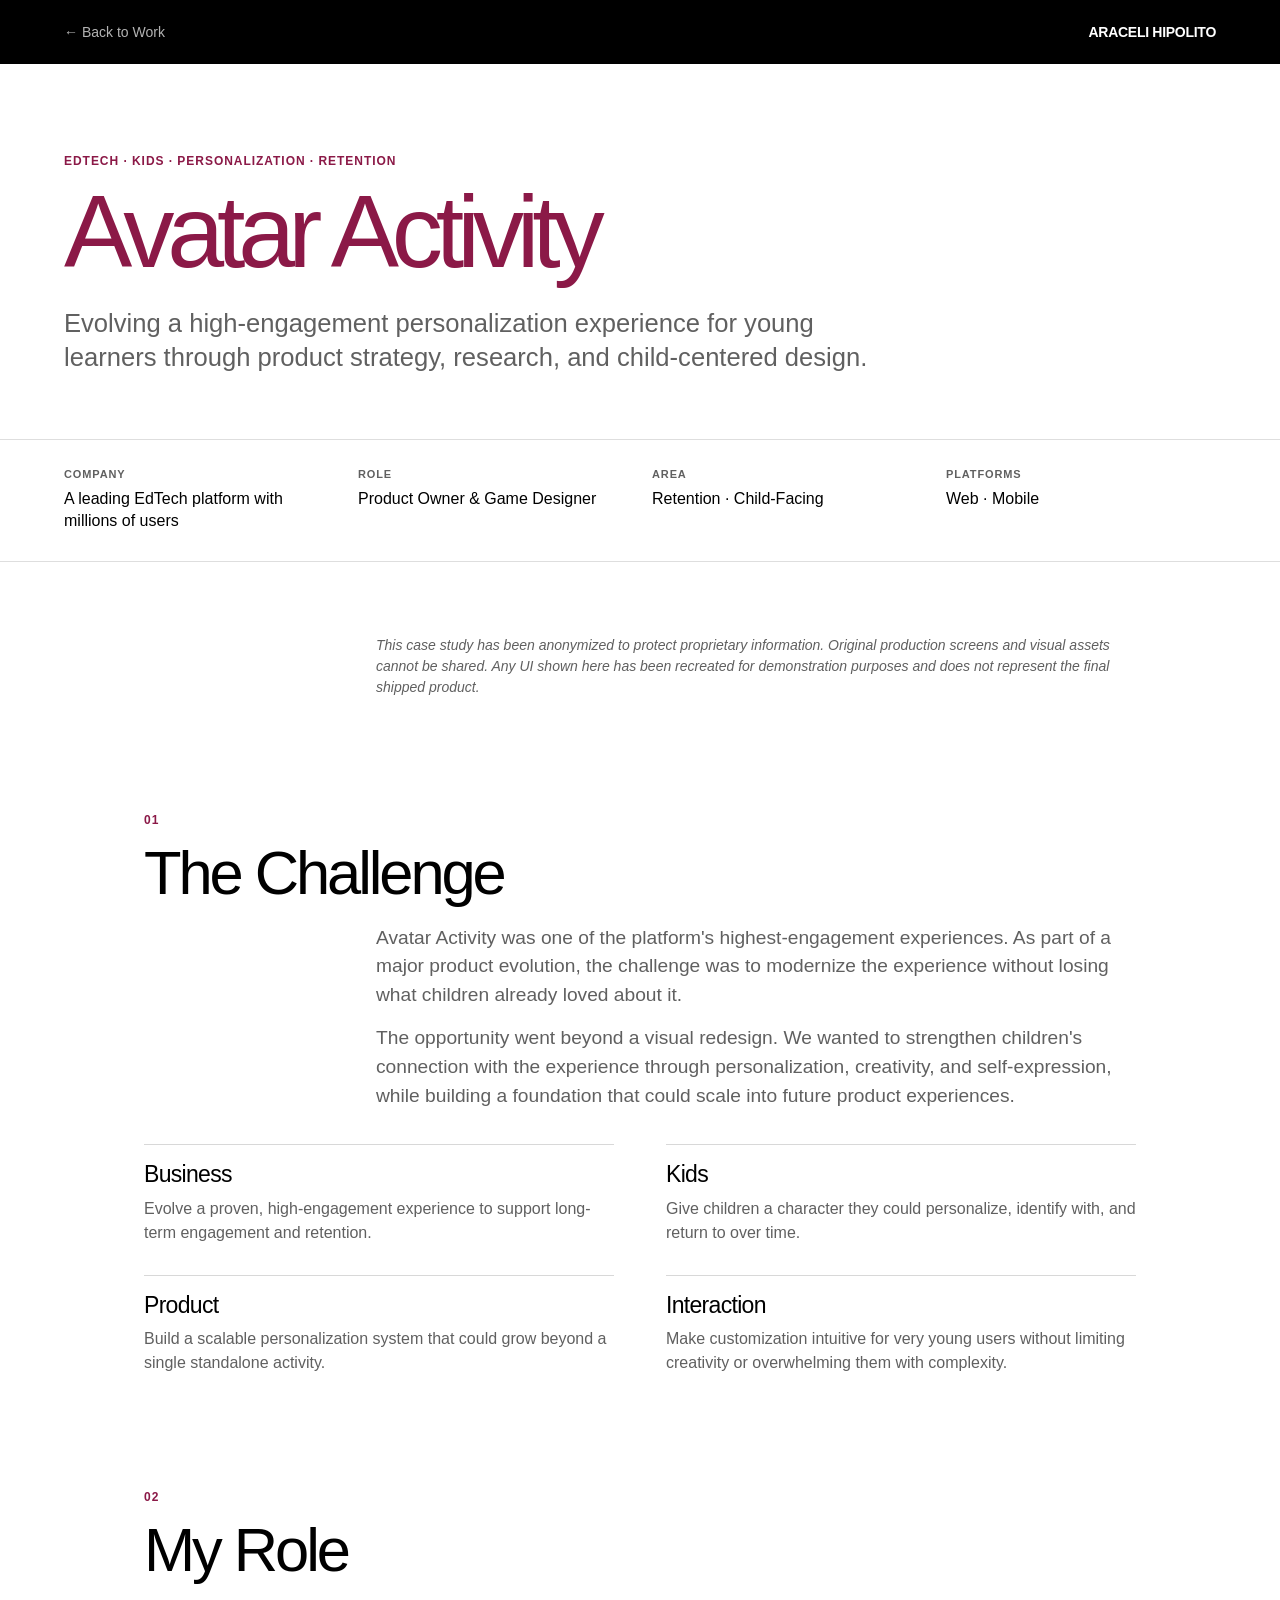
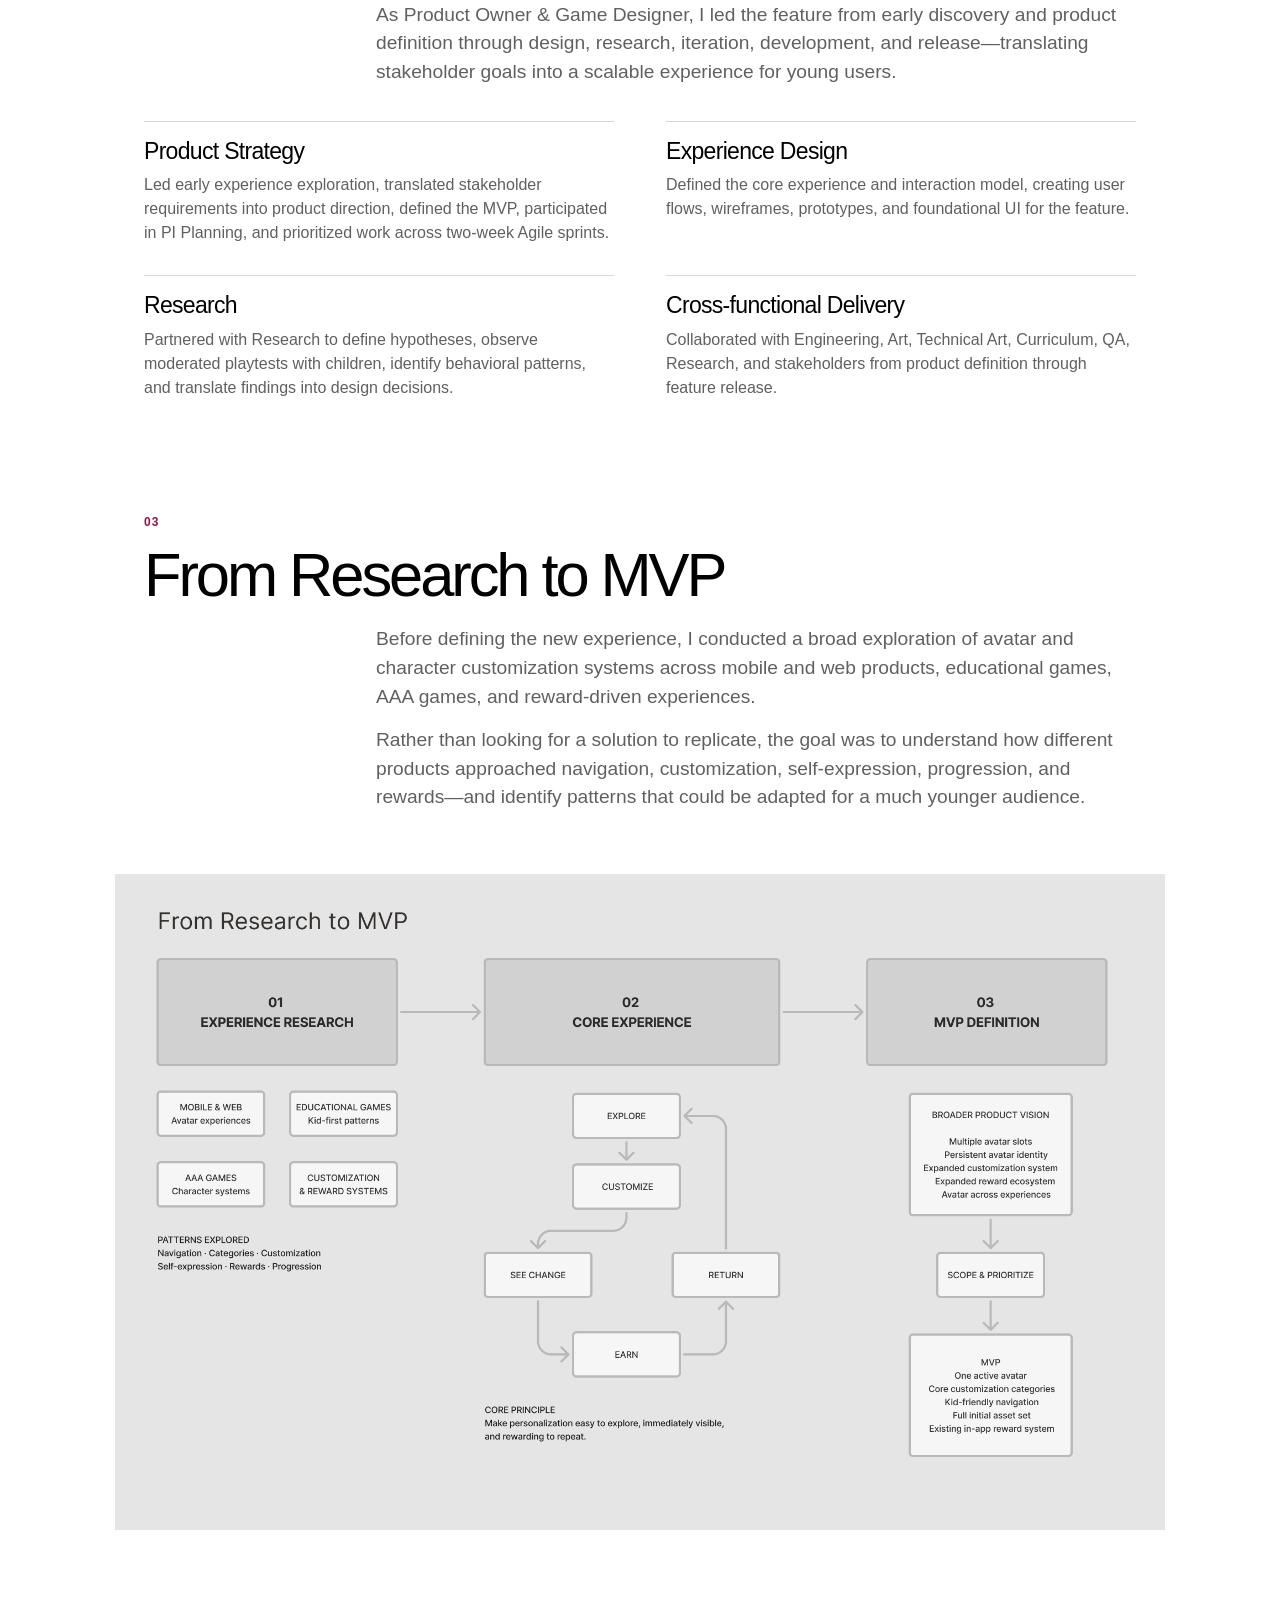
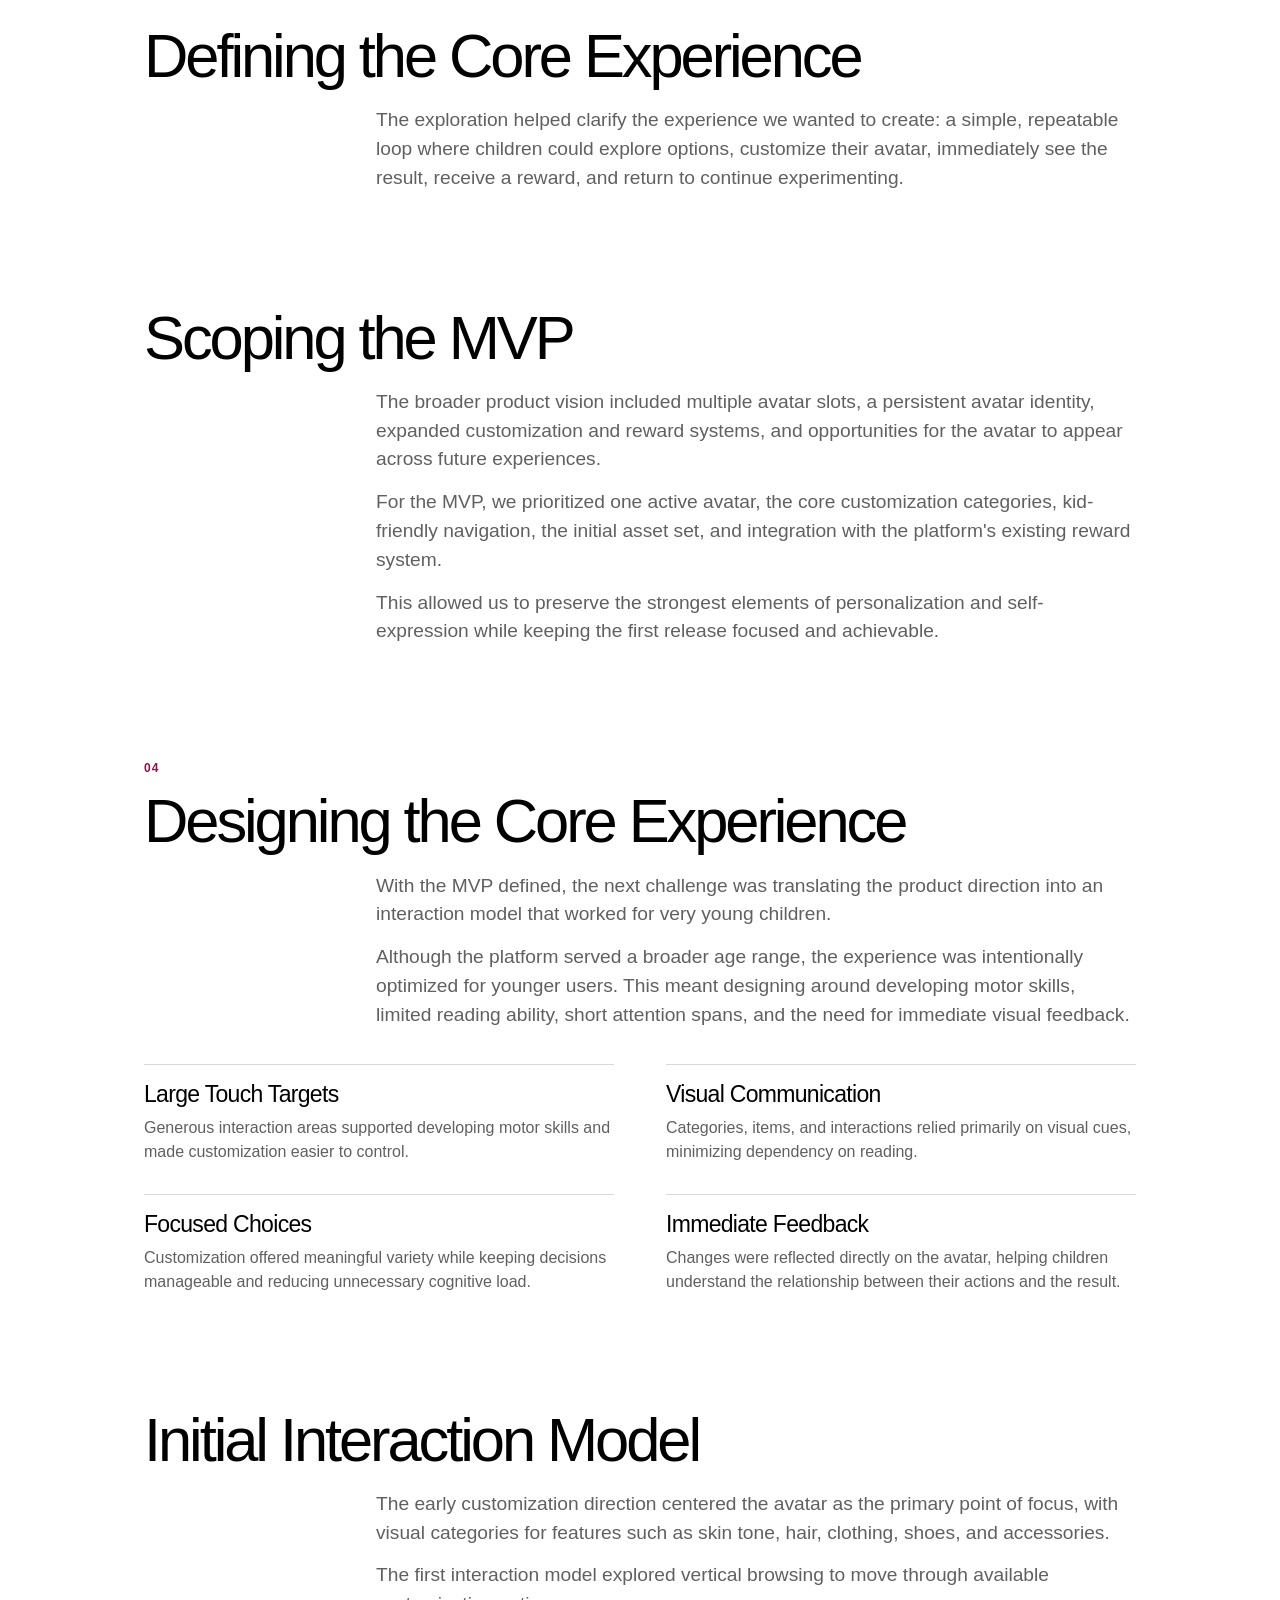
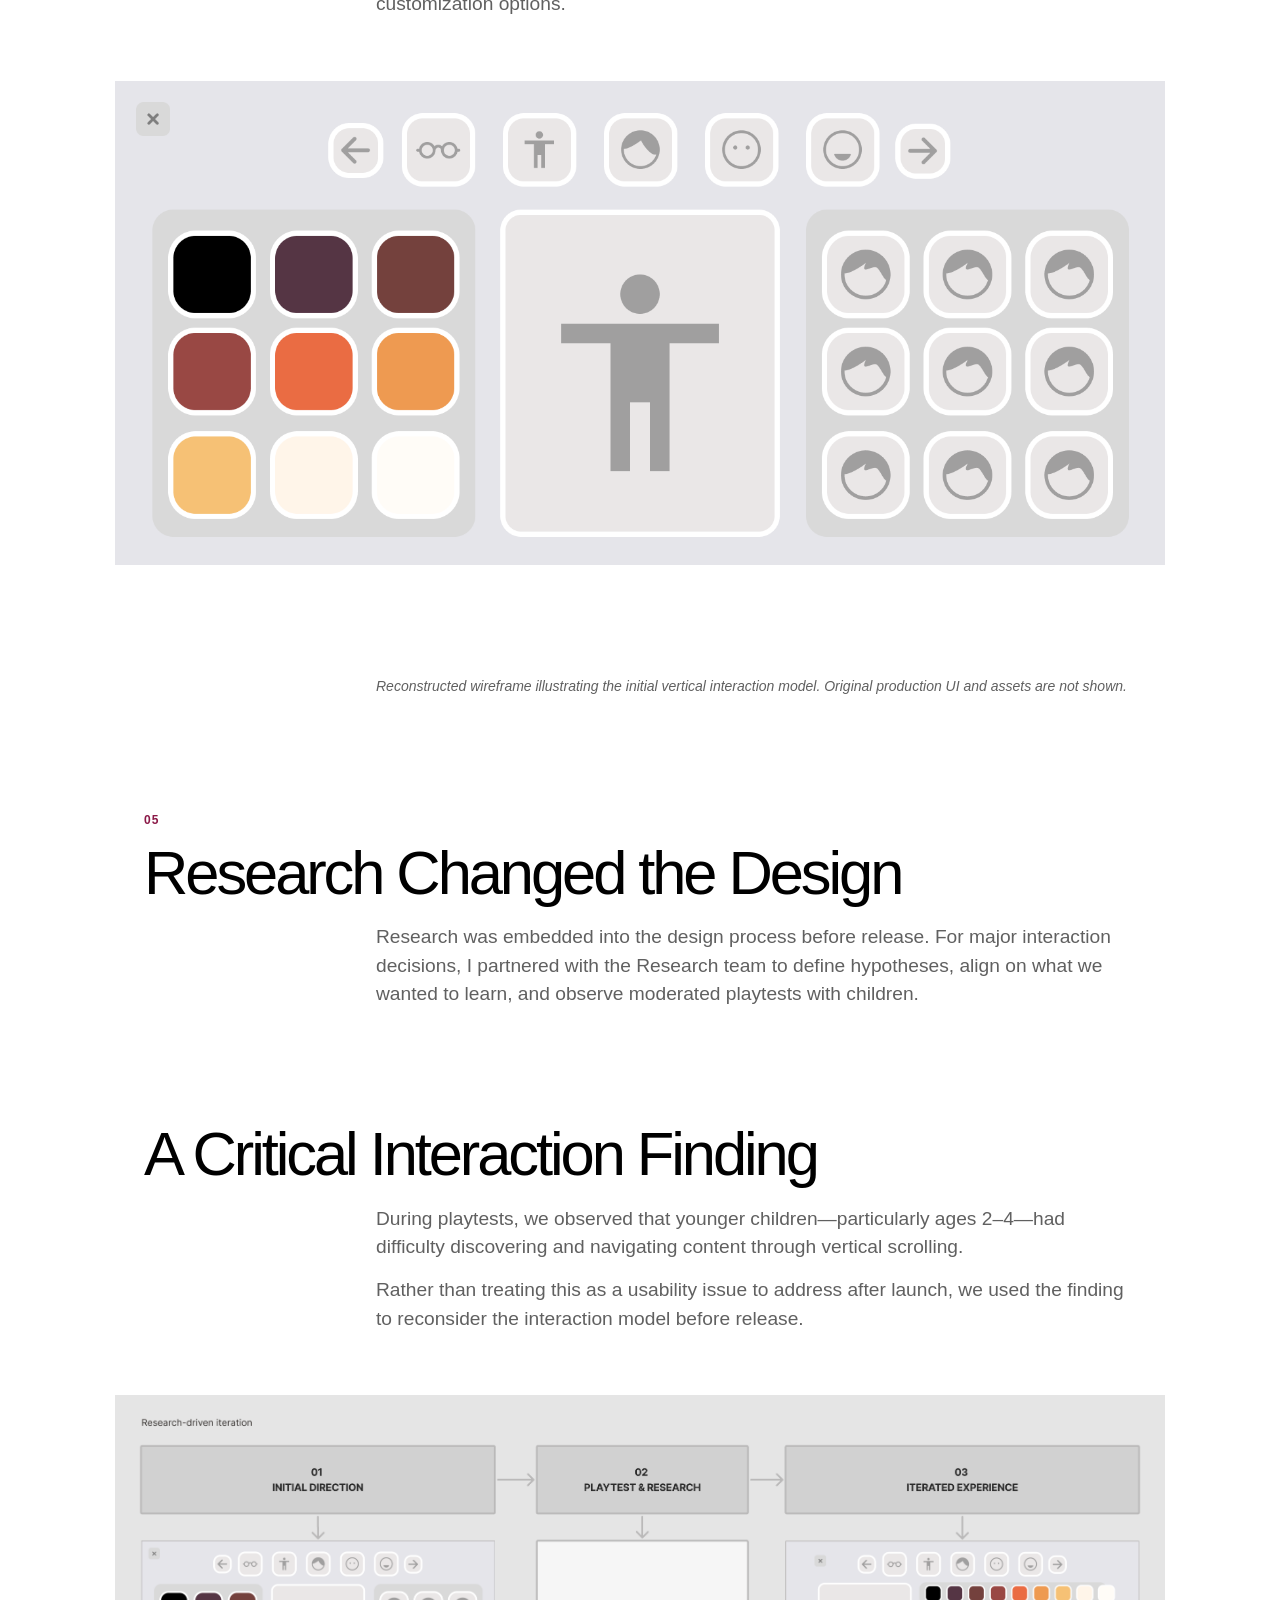
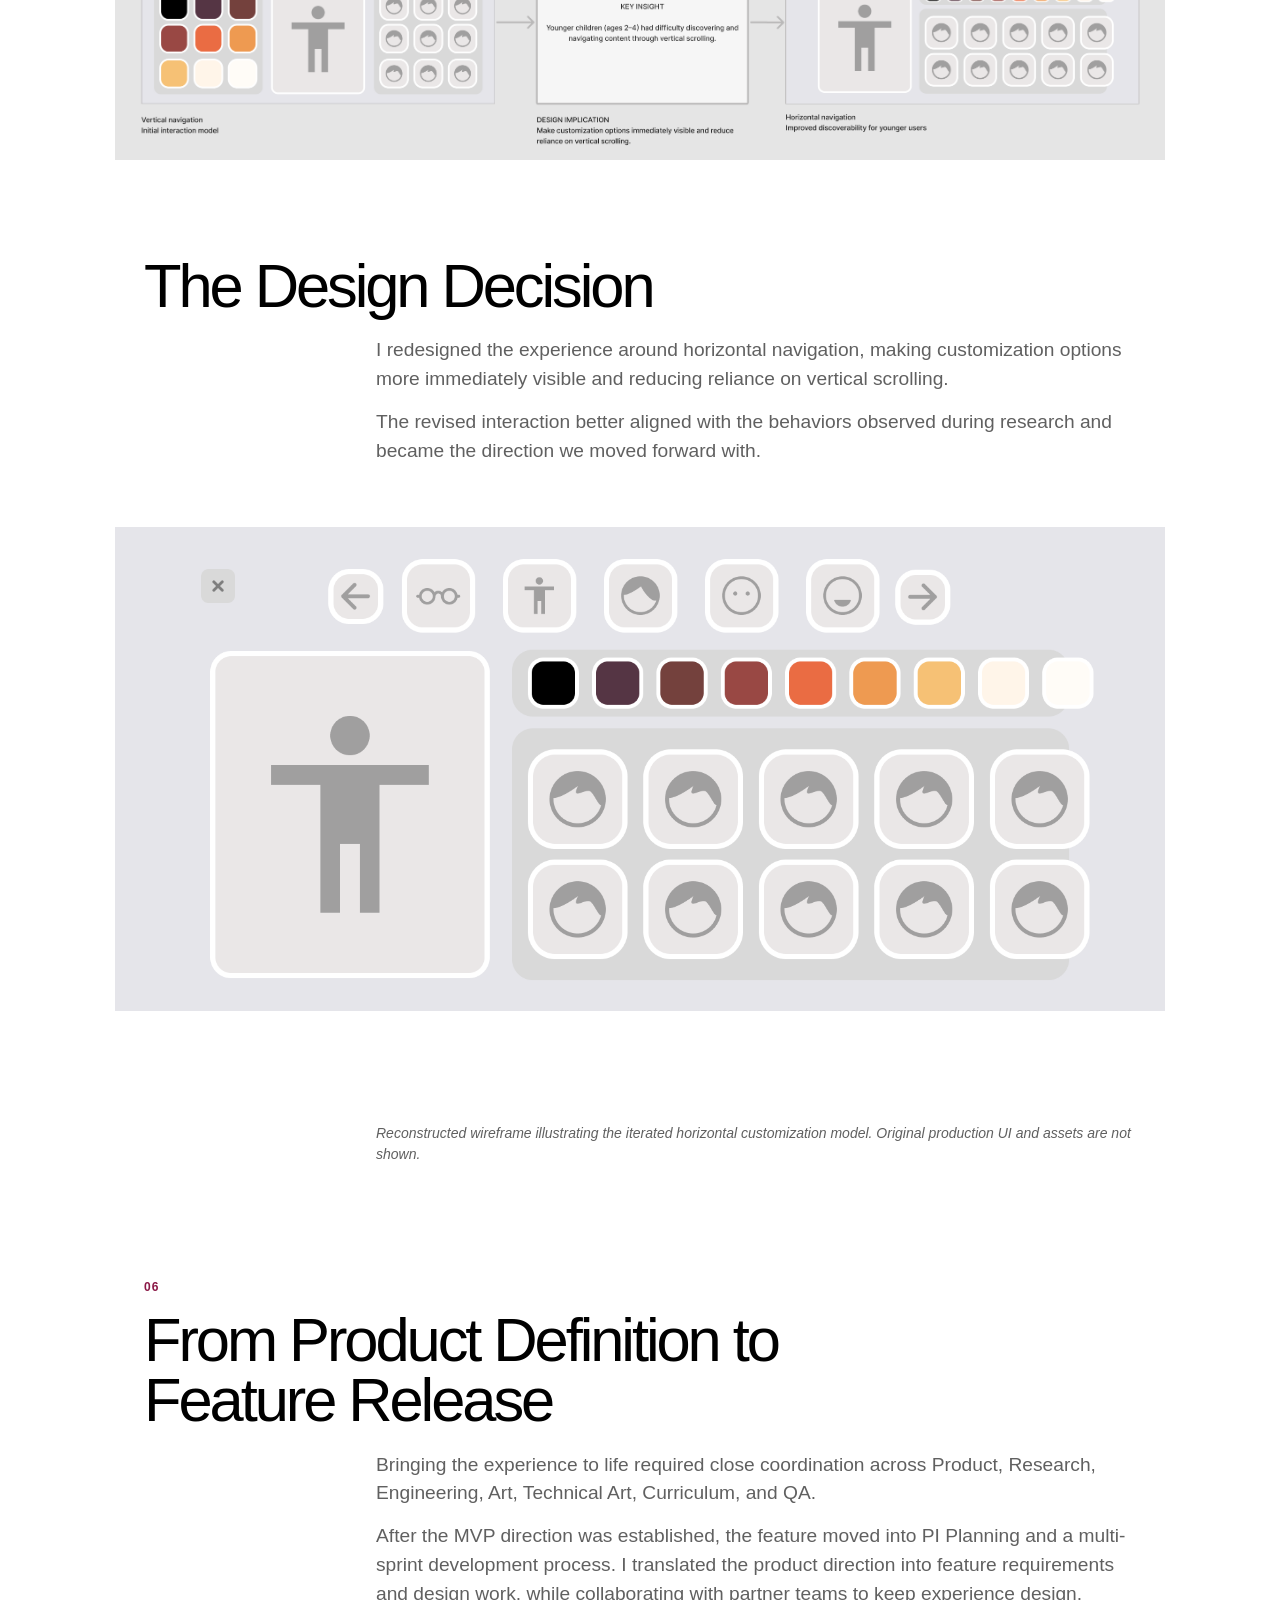
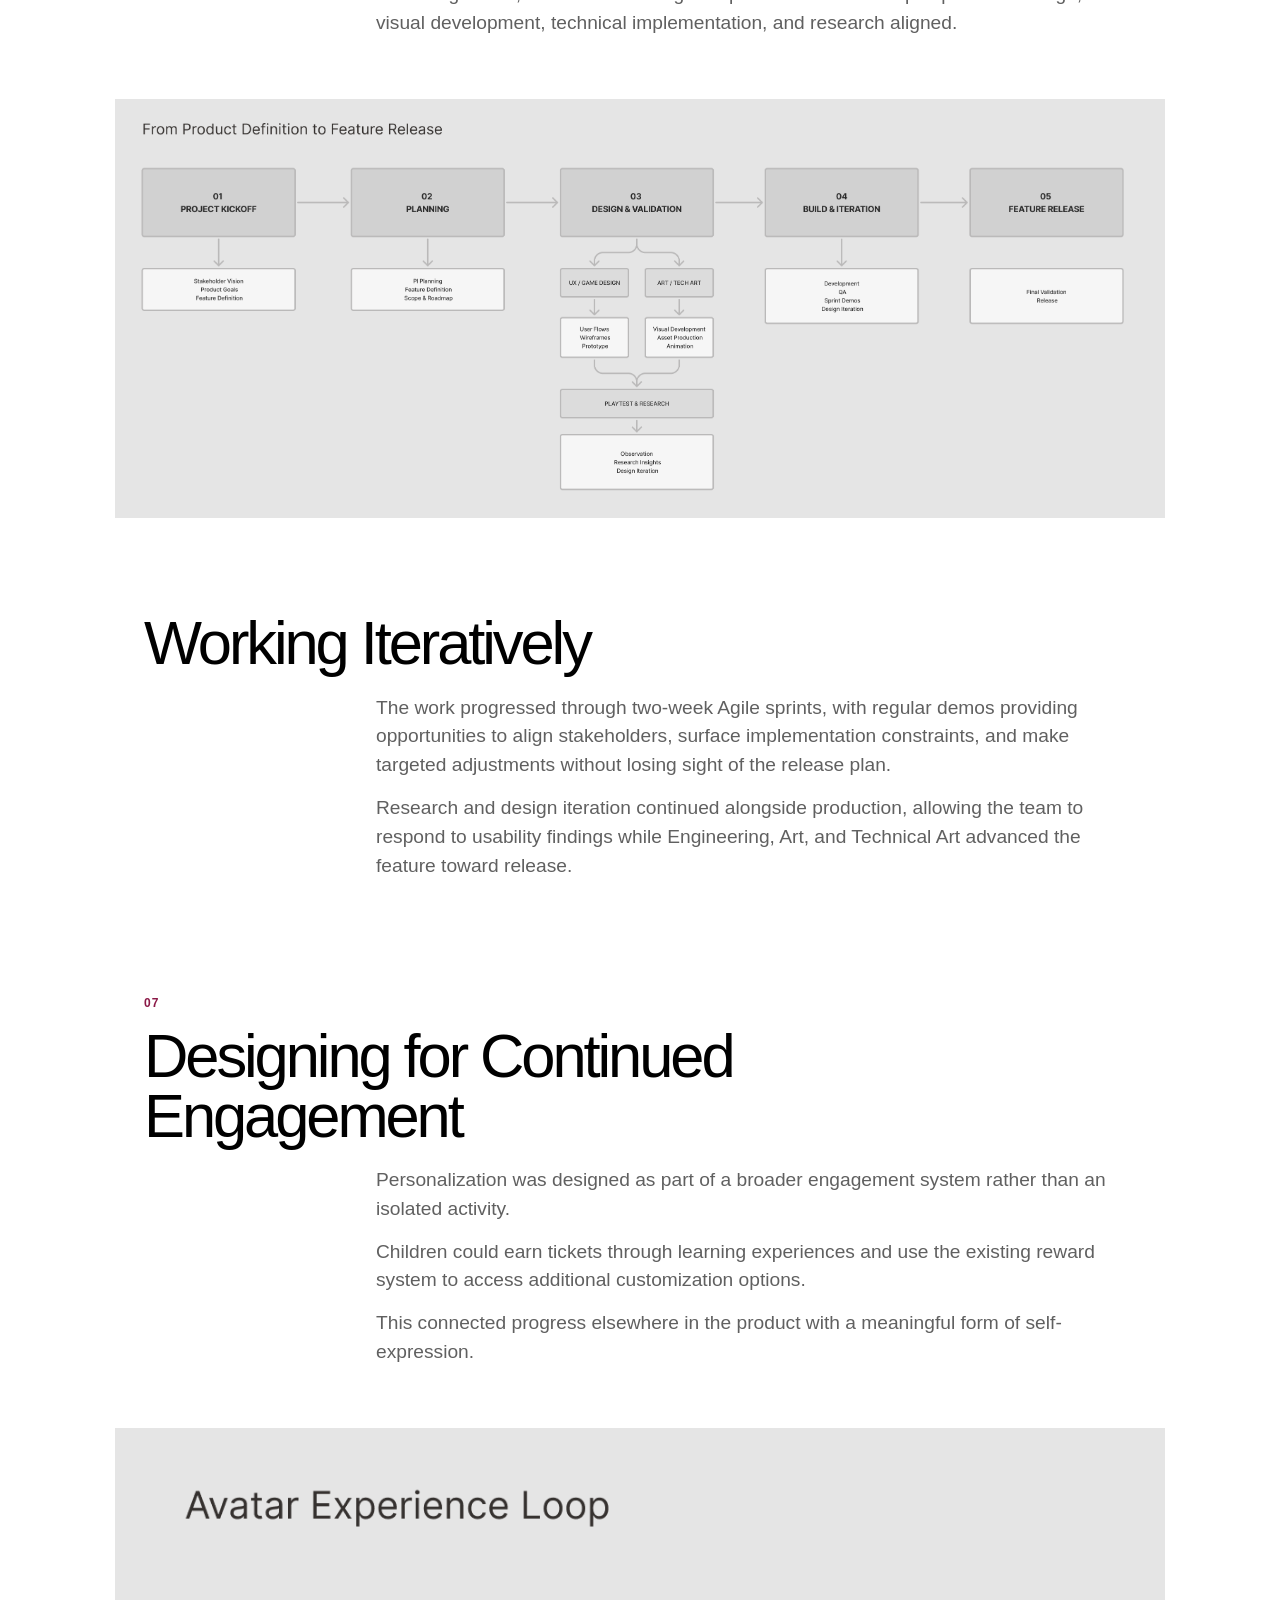
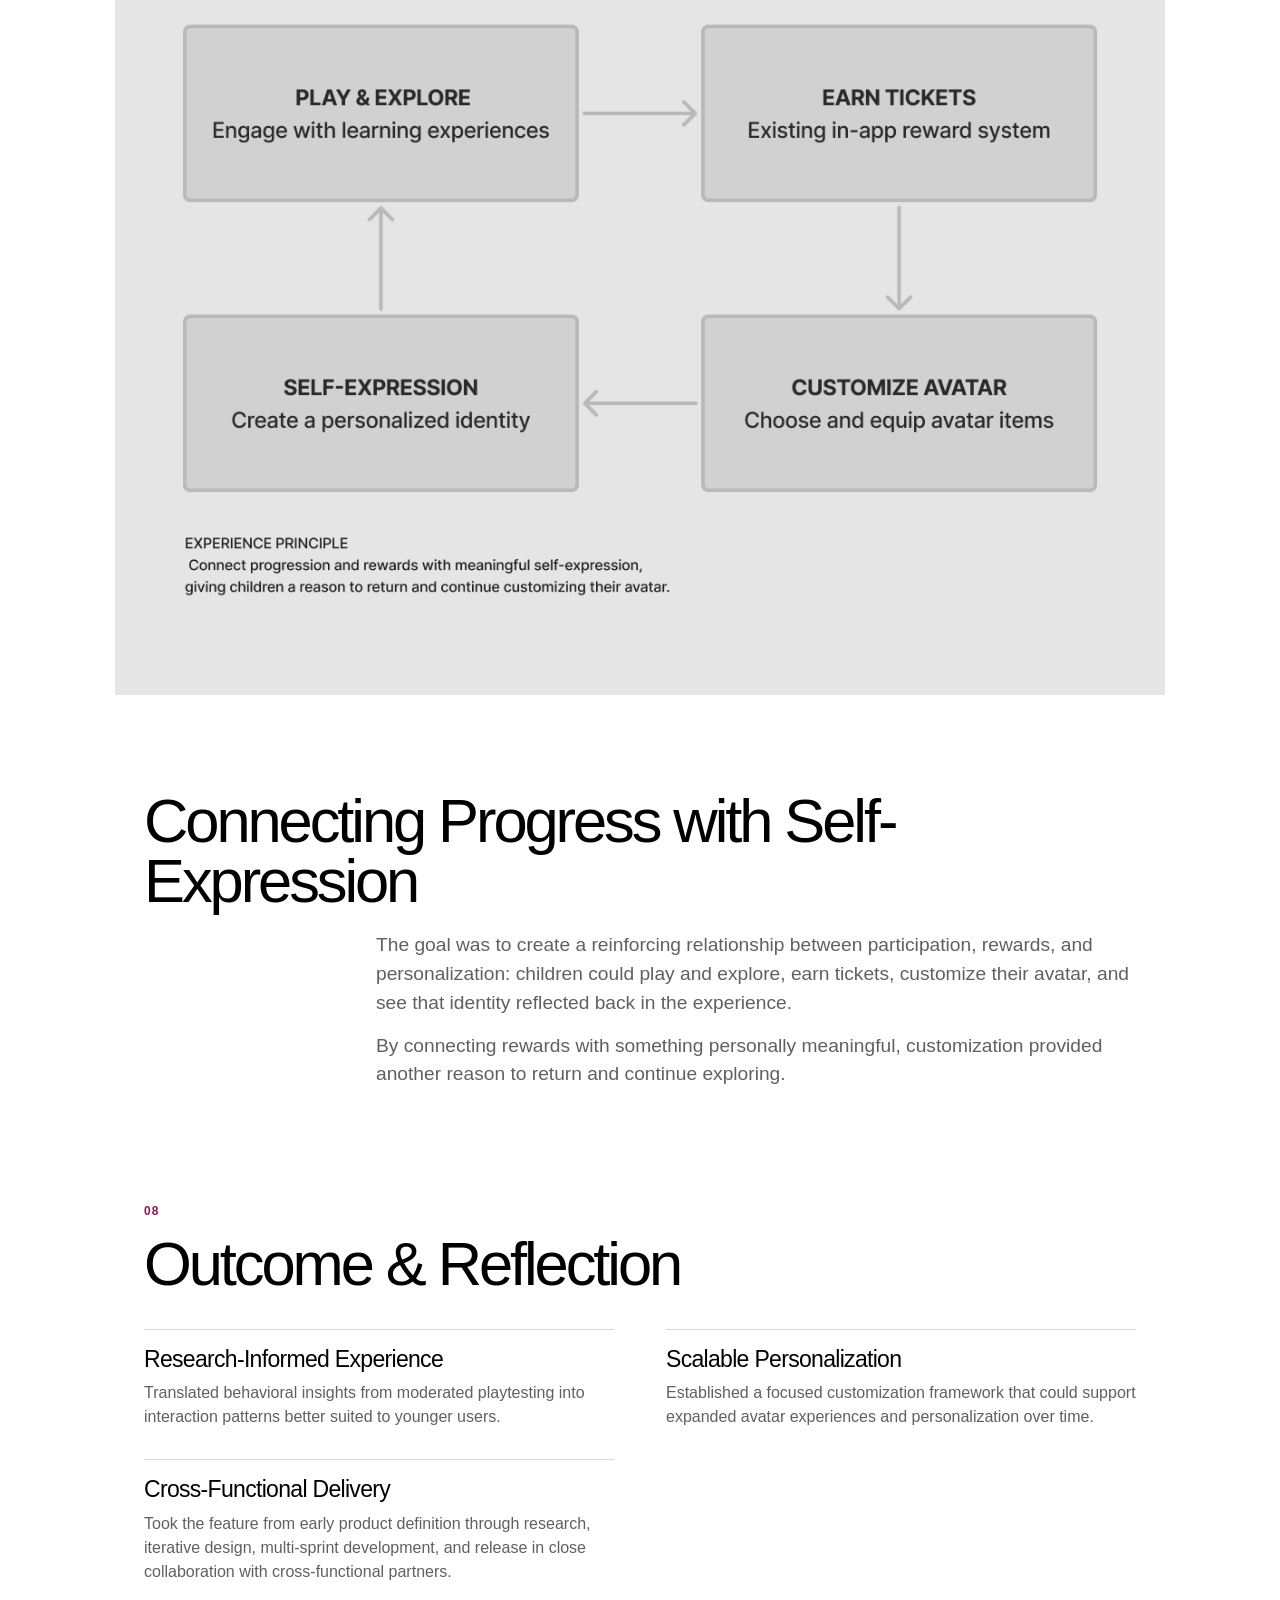
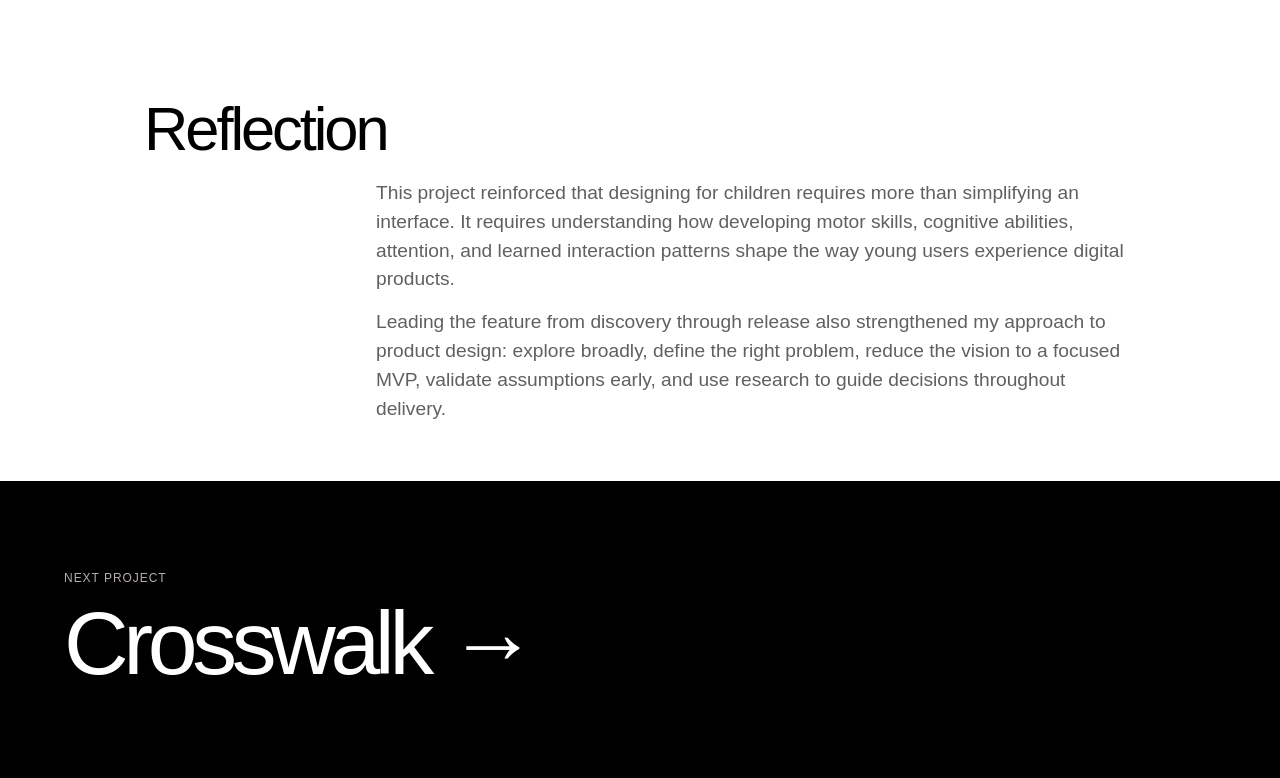
==== commit 171b7045: "Restore Avatar case study styling" ====
--- a/work/avatar.html
+++ b/work/avatar.html
@@ -141,59 +141,36 @@
       <div class="case-columns">
 
         <div>
-
-          <h3>
-            Business
-          </h3>
-
+          <h3>Business</h3>
           <p>
             Evolve a proven, high-engagement experience to support
             long-term engagement and retention.
           </p>
-
-        </div>
-
-
-        <div>
-
-          <h3>
-            Kids
-          </h3>
-
+        </div>
+
+        <div>
+          <h3>Kids</h3>
           <p>
             Give children a character they could personalize,
             identify with, and return to over time.
           </p>
-
-        </div>
-
-
-        <div>
-
-          <h3>
-            Product
-          </h3>
-
+        </div>
+
+        <div>
+          <h3>Product</h3>
           <p>
             Build a scalable personalization system that could
             grow beyond a single standalone activity.
           </p>
-
-        </div>
-
-
-        <div>
-
-          <h3>
-            Interaction
-          </h3>
-
+        </div>
+
+        <div>
+          <h3>Interaction</h3>
           <p>
             Make customization intuitive for very young users
             without limiting creativity or overwhelming them
             with complexity.
           </p>
-
         </div>
 
       </div>
@@ -224,63 +201,40 @@
       <div class="case-columns">
 
         <div>
-
-          <h3>
-            Product Strategy
-          </h3>
-
+          <h3>Product Strategy</h3>
           <p>
             Led early experience exploration, translated stakeholder
             requirements into product direction, defined the MVP,
             participated in PI Planning, and prioritized work across
             two-week Agile sprints.
           </p>
-
-        </div>
-
-
-        <div>
-
-          <h3>
-            Experience Design
-          </h3>
-
+        </div>
+
+        <div>
+          <h3>Experience Design</h3>
           <p>
             Defined the core experience and interaction model,
             creating user flows, wireframes, prototypes, and
             foundational UI for the feature.
           </p>
-
-        </div>
-
-
-        <div>
-
-          <h3>
-            Research
-          </h3>
-
+        </div>
+
+        <div>
+          <h3>Research</h3>
           <p>
             Partnered with Research to define hypotheses, observe
             moderated playtests with children, identify behavioral
             patterns, and translate findings into design decisions.
           </p>
-
-        </div>
-
-
-        <div>
-
-          <h3>
-            Cross-functional Delivery
-          </h3>
-
+        </div>
+
+        <div>
+          <h3>Cross-functional Delivery</h3>
           <p>
             Collaborated with Engineering, Art, Technical Art,
             Curriculum, QA, Research, and stakeholders from product
             definition through feature release.
           </p>
-
         </div>
 
       </div>
@@ -318,12 +272,9 @@
     </section>
 
 
-    <!-- IMAGE 01 — FROM RESEARCH TO MVP -->
-
-    <section
-      class="case-media-grid case-media-grid-single"
-      style="margin-top: 56px; margin-bottom: 72px;"
-    >
+    <!-- IMAGE 01 -->
+
+    <section class="case-media-grid case-media-grid-single">
 
       <figure class="case-media">
 
@@ -337,17 +288,13 @@
     </section>
 
 
-    <section class="case-section">
-
-      <h3
-        style="
-          font-size: clamp(2rem, 3.5vw, 3rem);
-          line-height: 1.08;
-          margin-bottom: 28px;
-        "
-      >
+    <!-- CORE EXPERIENCE -->
+
+    <section class="case-section">
+
+      <h2>
         Defining the Core Experience
-      </h3>
+      </h2>
 
       <p class="case-body">
         The exploration helped clarify the experience we wanted to
@@ -356,17 +303,16 @@
         receive a reward, and return to continue experimenting.
       </p>
 
-
-      <h3
-        style="
-          font-size: clamp(2rem, 3.5vw, 3rem);
-          line-height: 1.08;
-          margin-top: 72px;
-          margin-bottom: 28px;
-        "
-      >
+    </section>
+
+
+    <!-- MVP -->
+
+    <section class="case-section">
+
+      <h2>
         Scoping the MVP
-      </h3>
+      </h2>
 
       <p class="case-body">
         The broader product vision included multiple avatar slots,
@@ -420,59 +366,36 @@
       <div class="case-columns">
 
         <div>
-
-          <h3>
-            Large Touch Targets
-          </h3>
-
+          <h3>Large Touch Targets</h3>
           <p>
             Generous interaction areas supported developing motor
             skills and made customization easier to control.
           </p>
-
-        </div>
-
-
-        <div>
-
-          <h3>
-            Visual Communication
-          </h3>
-
+        </div>
+
+        <div>
+          <h3>Visual Communication</h3>
           <p>
             Categories, items, and interactions relied primarily
             on visual cues, minimizing dependency on reading.
           </p>
-
-        </div>
-
-
-        <div>
-
-          <h3>
-            Focused Choices
-          </h3>
-
+        </div>
+
+        <div>
+          <h3>Focused Choices</h3>
           <p>
             Customization offered meaningful variety while keeping
             decisions manageable and reducing unnecessary cognitive load.
           </p>
-
-        </div>
-
-
-        <div>
-
-          <h3>
-            Immediate Feedback
-          </h3>
-
+        </div>
+
+        <div>
+          <h3>Immediate Feedback</h3>
           <p>
             Changes were reflected directly on the avatar, helping
             children understand the relationship between their actions
             and the result.
           </p>
-
         </div>
 
       </div>
@@ -480,21 +403,13 @@
     </section>
 
 
-    <!-- ======================================
-         INITIAL INTERACTION MODEL
-    ======================================= -->
-
-    <section class="case-section">
-
-      <h3
-        style="
-          font-size: clamp(2rem, 3.5vw, 3rem);
-          line-height: 1.08;
-          margin-bottom: 28px;
-        "
-      >
+    <!-- INITIAL MODEL -->
+
+    <section class="case-section">
+
+      <h2>
         Initial Interaction Model
-      </h3>
+      </h2>
 
       <p class="case-body">
         The early customization direction centered the avatar as the
@@ -510,12 +425,9 @@
     </section>
 
 
-    <!-- IMAGE 02 — VERTICAL WIREFRAME -->
-
-    <section
-      class="case-media-grid case-media-grid-single"
-      style="margin-top: 56px; margin-bottom: 40px;"
-    >
+    <!-- IMAGE 02 -->
+
+    <section class="case-media-grid case-media-grid-single">
 
       <figure class="case-media">
 
@@ -529,10 +441,7 @@
     </section>
 
 
-    <section
-      class="case-section"
-      style="padding-top: 0;"
-    >
+    <section class="case-section">
 
       <p class="case-note case-note-left">
         Reconstructed wireframe illustrating the initial vertical
@@ -561,17 +470,14 @@
         and observe moderated playtests with children.
       </p>
 
-
-      <h3
-        style="
-          font-size: clamp(2rem, 3.5vw, 3rem);
-          line-height: 1.08;
-          margin-top: 72px;
-          margin-bottom: 28px;
-        "
-      >
+    </section>
+
+
+    <section class="case-section">
+
+      <h2>
         A Critical Interaction Finding
-      </h3>
+      </h2>
 
       <p class="case-body">
         During playtests, we observed that younger children—particularly
@@ -588,12 +494,9 @@
     </section>
 
 
-    <!-- IMAGE 03 — RESEARCH-DRIVEN ITERATION -->
-
-    <section
-      class="case-media-grid case-media-grid-single"
-      style="margin-top: 64px; margin-bottom: 72px;"
-    >
+    <!-- IMAGE 03 -->
+
+    <section class="case-media-grid case-media-grid-single">
 
       <figure class="case-media">
 
@@ -607,17 +510,13 @@
     </section>
 
 
-    <section class="case-section">
-
-      <h3
-        style="
-          font-size: clamp(2rem, 3.5vw, 3rem);
-          line-height: 1.08;
-          margin-bottom: 28px;
-        "
-      >
+    <!-- DESIGN DECISION -->
+
+    <section class="case-section">
+
+      <h2>
         The Design Decision
-      </h3>
+      </h2>
 
       <p class="case-body">
         I redesigned the experience around horizontal navigation,
@@ -634,12 +533,9 @@
     </section>
 
 
-    <!-- IMAGE 04 — HORIZONTAL WIREFRAME -->
-
-    <section
-      class="case-media-grid case-media-grid-single"
-      style="margin-top: 56px; margin-bottom: 40px;"
-    >
+    <!-- IMAGE 04 -->
+
+    <section class="case-media-grid case-media-grid-single">
 
       <figure class="case-media">
 
@@ -653,10 +549,7 @@
     </section>
 
 
-    <section
-      class="case-section"
-      style="padding-top: 0;"
-    >
+    <section class="case-section">
 
       <p class="case-note case-note-left">
         Reconstructed wireframe illustrating the iterated horizontal
@@ -696,12 +589,9 @@
     </section>
 
 
-    <!-- IMAGE 05 — PRODUCT TO RELEASE -->
-
-    <section
-      class="case-media-grid case-media-grid-single"
-      style="margin-top: 64px; margin-bottom: 72px;"
-    >
+    <!-- IMAGE 05 -->
+
+    <section class="case-media-grid case-media-grid-single">
 
       <figure class="case-media">
 
@@ -717,15 +607,9 @@
 
     <section class="case-section">
 
-      <h3
-        style="
-          font-size: clamp(2rem, 3.5vw, 3rem);
-          line-height: 1.08;
-          margin-bottom: 28px;
-        "
-      >
+      <h2>
         Working Iteratively
-      </h3>
+      </h2>
 
       <p class="case-body">
         The work progressed through two-week Agile sprints, with
@@ -775,12 +659,9 @@
     </section>
 
 
-    <!-- IMAGE 06 — AVATAR EXPERIENCE LOOP -->
-
-    <section
-      class="case-media-grid case-media-grid-single"
-      style="margin-top: 64px; margin-bottom: 72px;"
-    >
+    <!-- IMAGE 06 -->
+
+    <section class="case-media-grid case-media-grid-single">
 
       <figure class="case-media">
 
@@ -796,15 +677,9 @@
 
     <section class="case-section">
 
-      <h3
-        style="
-          font-size: clamp(2rem, 3.5vw, 3rem);
-          line-height: 1.08;
-          margin-bottom: 28px;
-        "
-      >
+      <h2>
         Connecting Progress with Self-Expression
-      </h3>
+      </h2>
 
       <p class="case-body">
         The goal was to create a reinforcing relationship between
@@ -838,7 +713,6 @@
       <div class="case-columns">
 
         <div>
-
           <h3>
             Research-Informed Experience
           </h3>
@@ -847,12 +721,10 @@
             Translated behavioral insights from moderated playtesting
             into interaction patterns better suited to younger users.
           </p>
-
-        </div>
-
-
-        <div>
-
+        </div>
+
+
+        <div>
           <h3>
             Scalable Personalization
           </h3>
@@ -862,12 +734,10 @@
             support expanded avatar experiences and personalization
             over time.
           </p>
-
-        </div>
-
-
-        <div>
-
+        </div>
+
+
+        <div>
           <h3>
             Cross-Functional Delivery
           </h3>
@@ -878,7 +748,6 @@
             and release in close collaboration with cross-functional
             partners.
           </p>
-
         </div>
 
       </div>
@@ -886,25 +755,13 @@
     </section>
 
 
-    <!-- ======================================
-         REFLECTION
-    ======================================= -->
-
-    <section
-      class="case-section"
-      style="padding-top: 96px;"
-    >
-
-      <h3
-        style="
-          font-size: clamp(2.5rem, 5vw, 4.5rem);
-          line-height: 1;
-          letter-spacing: -0.04em;
-          margin-bottom: 44px;
-        "
-      >
+    <!-- REFLECTION -->
+
+    <section class="case-section">
+
+      <h2>
         Reflection
-      </h3>
+      </h2>
 
       <p class="case-body">
         This project reinforced that designing for children requires
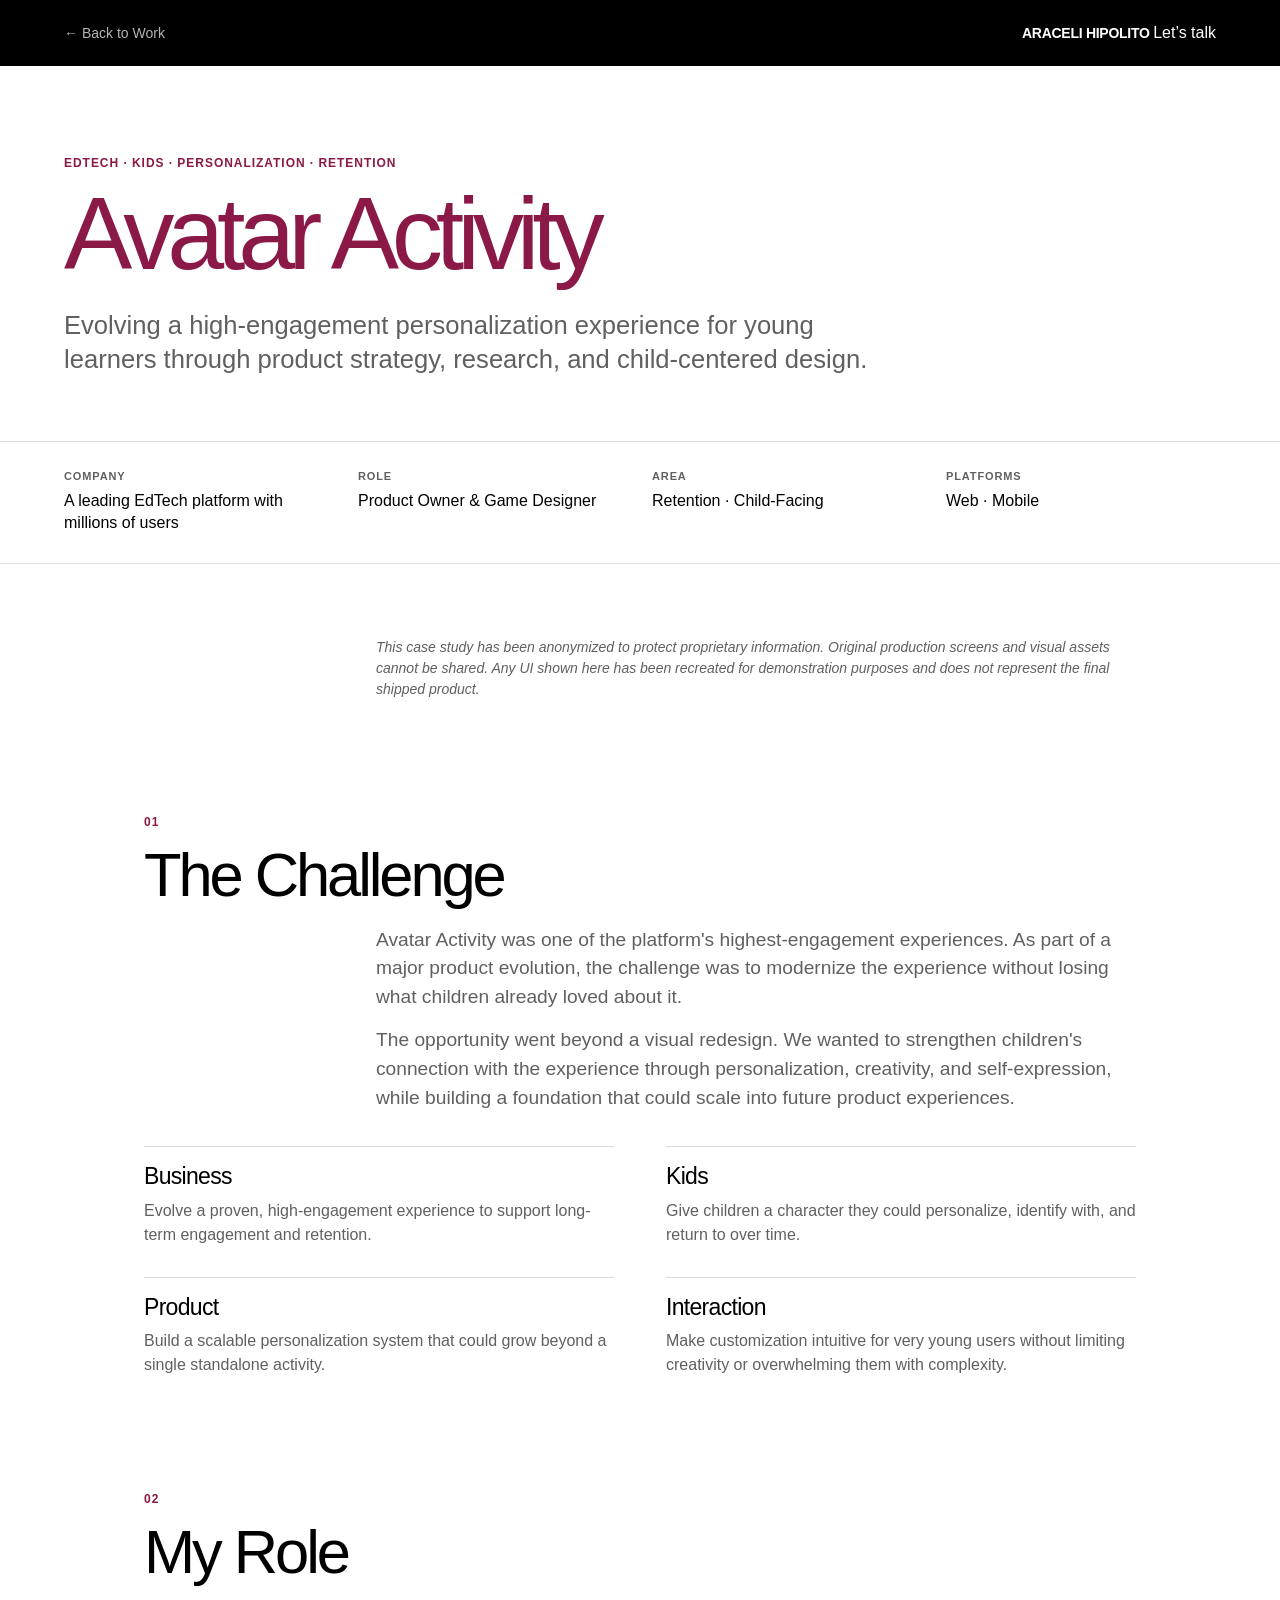
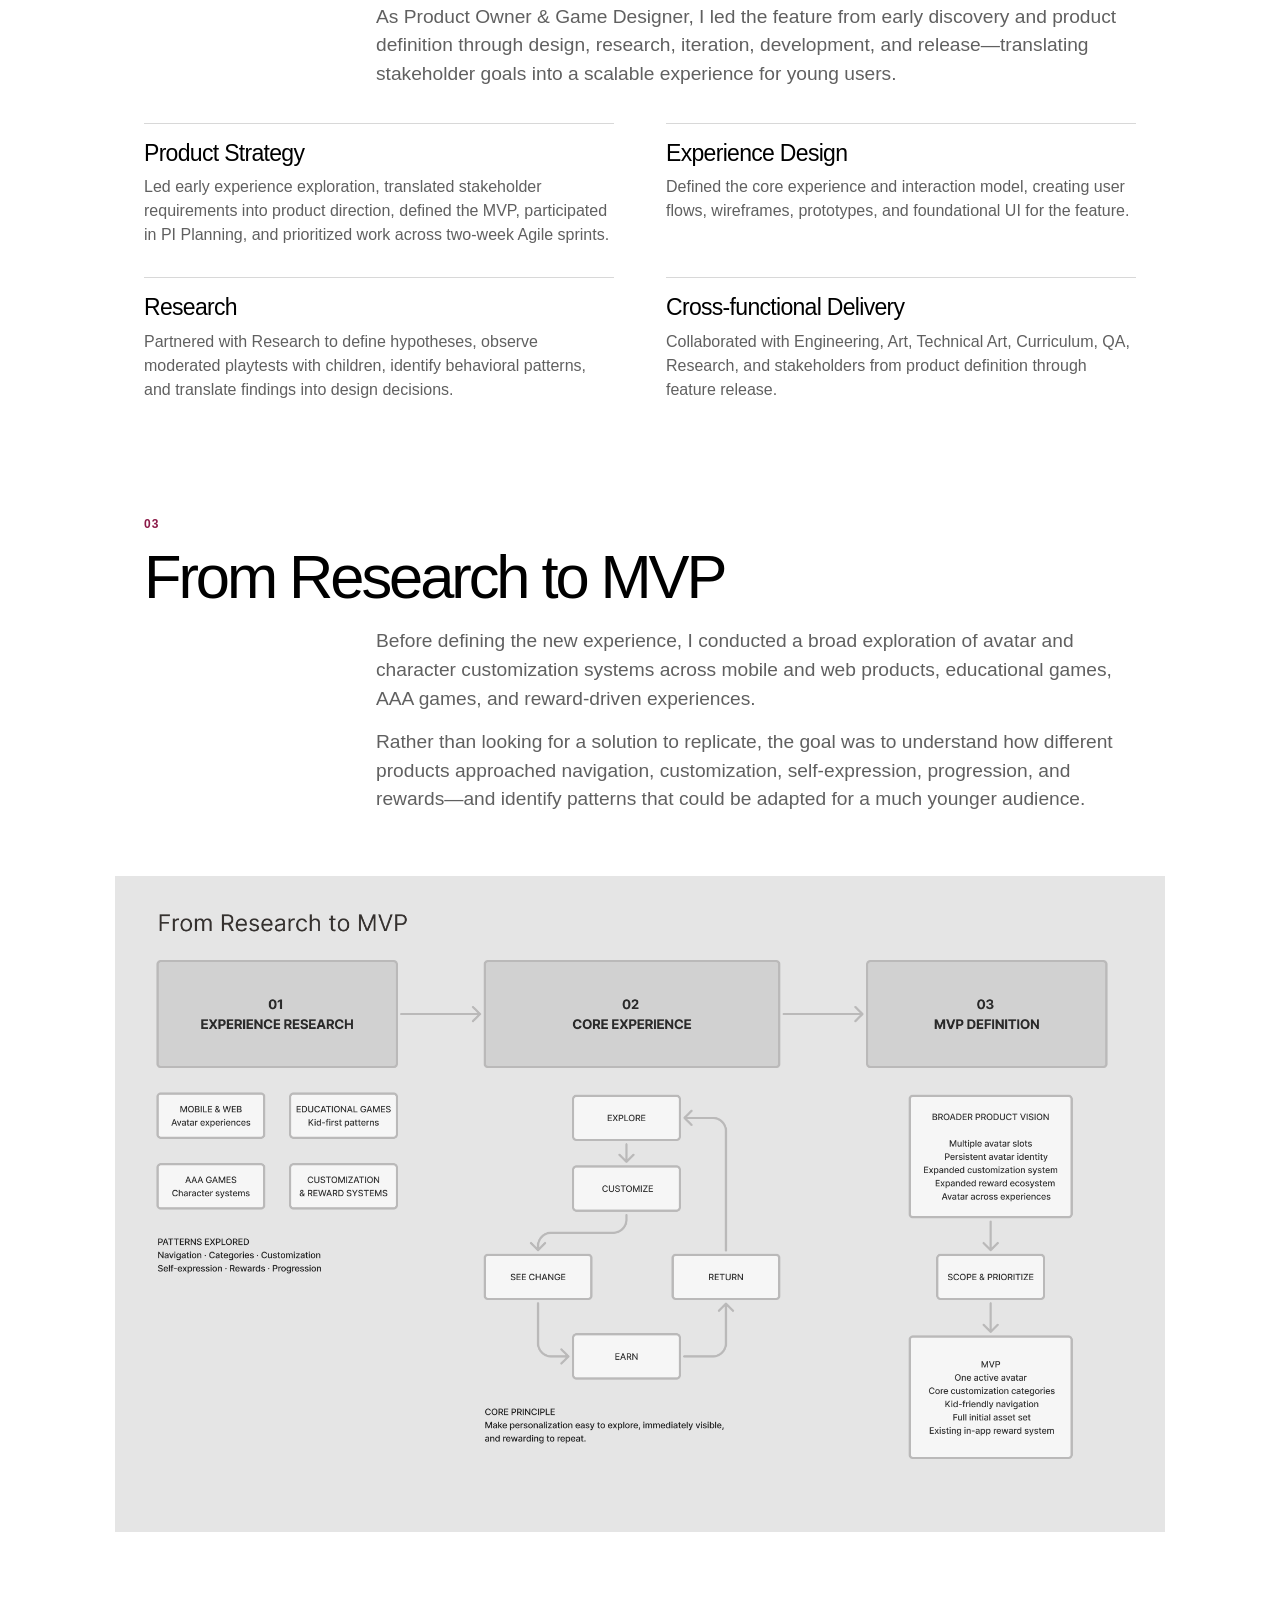
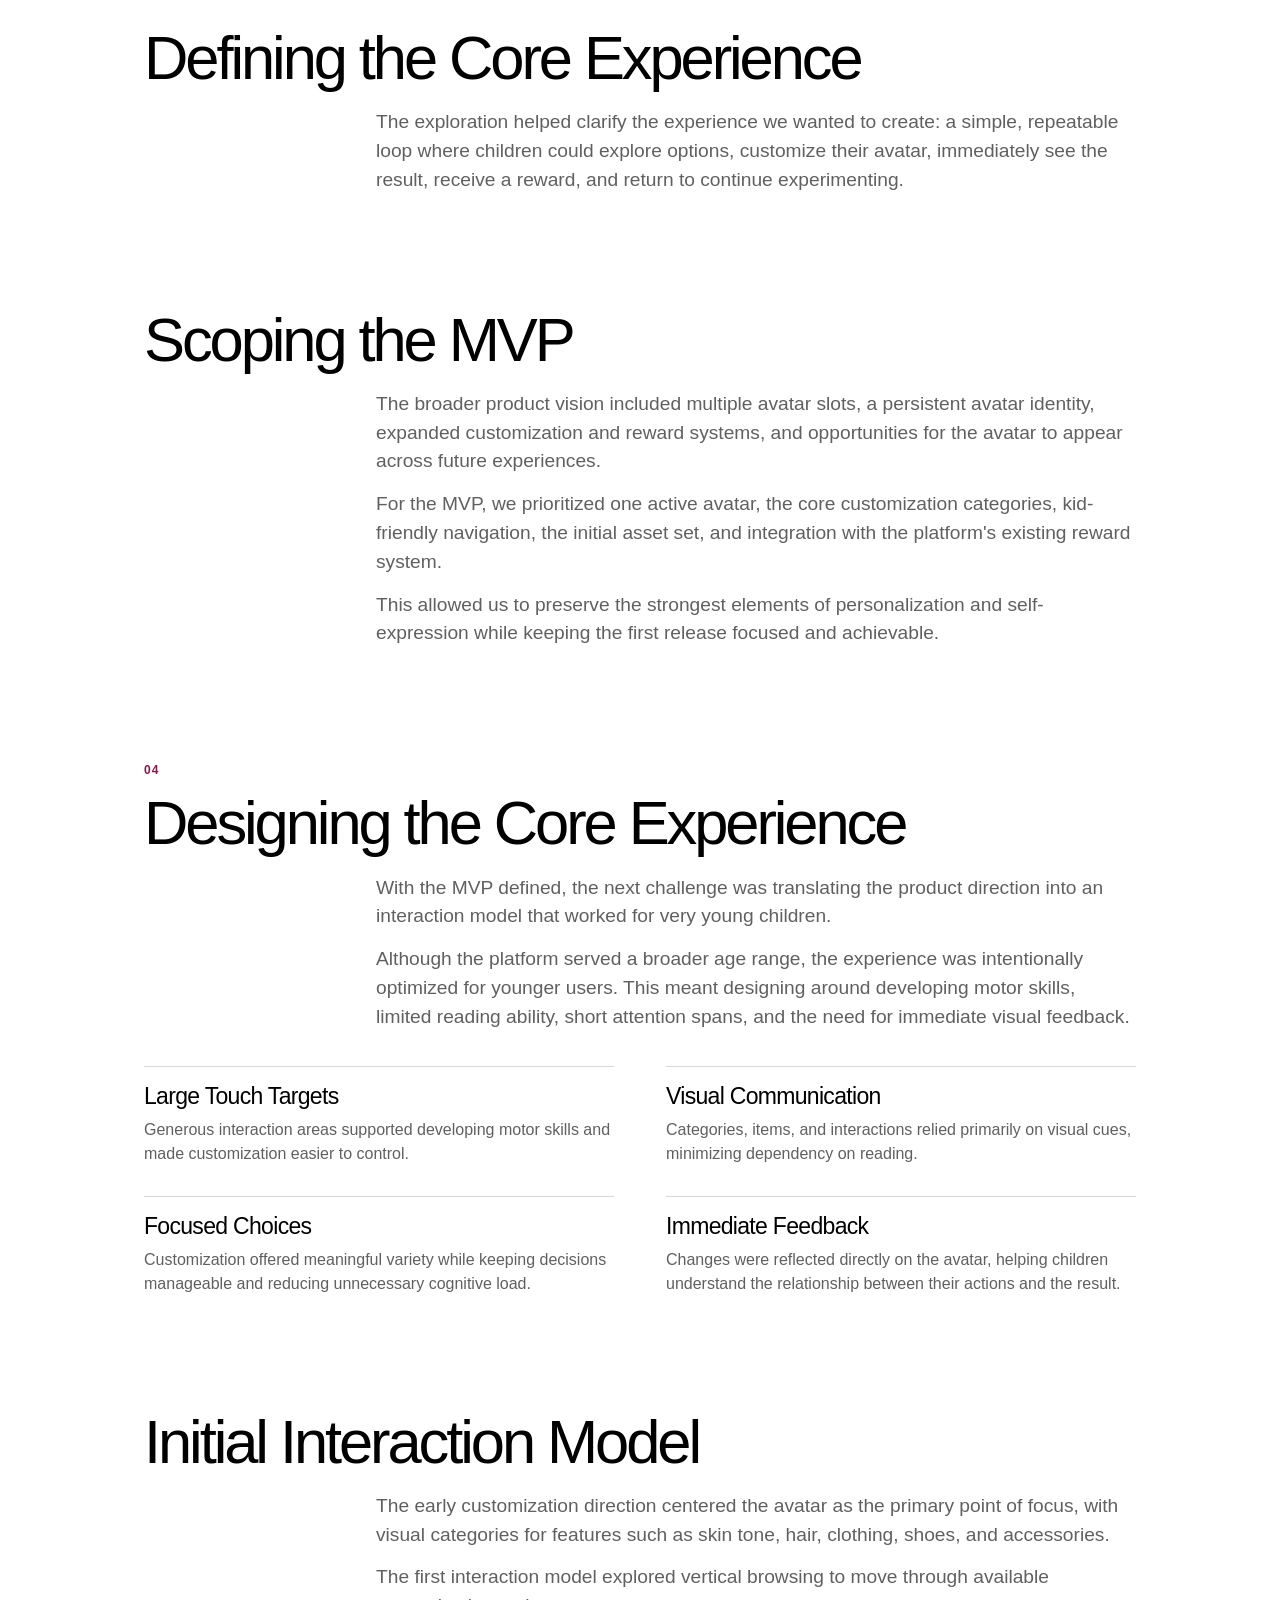
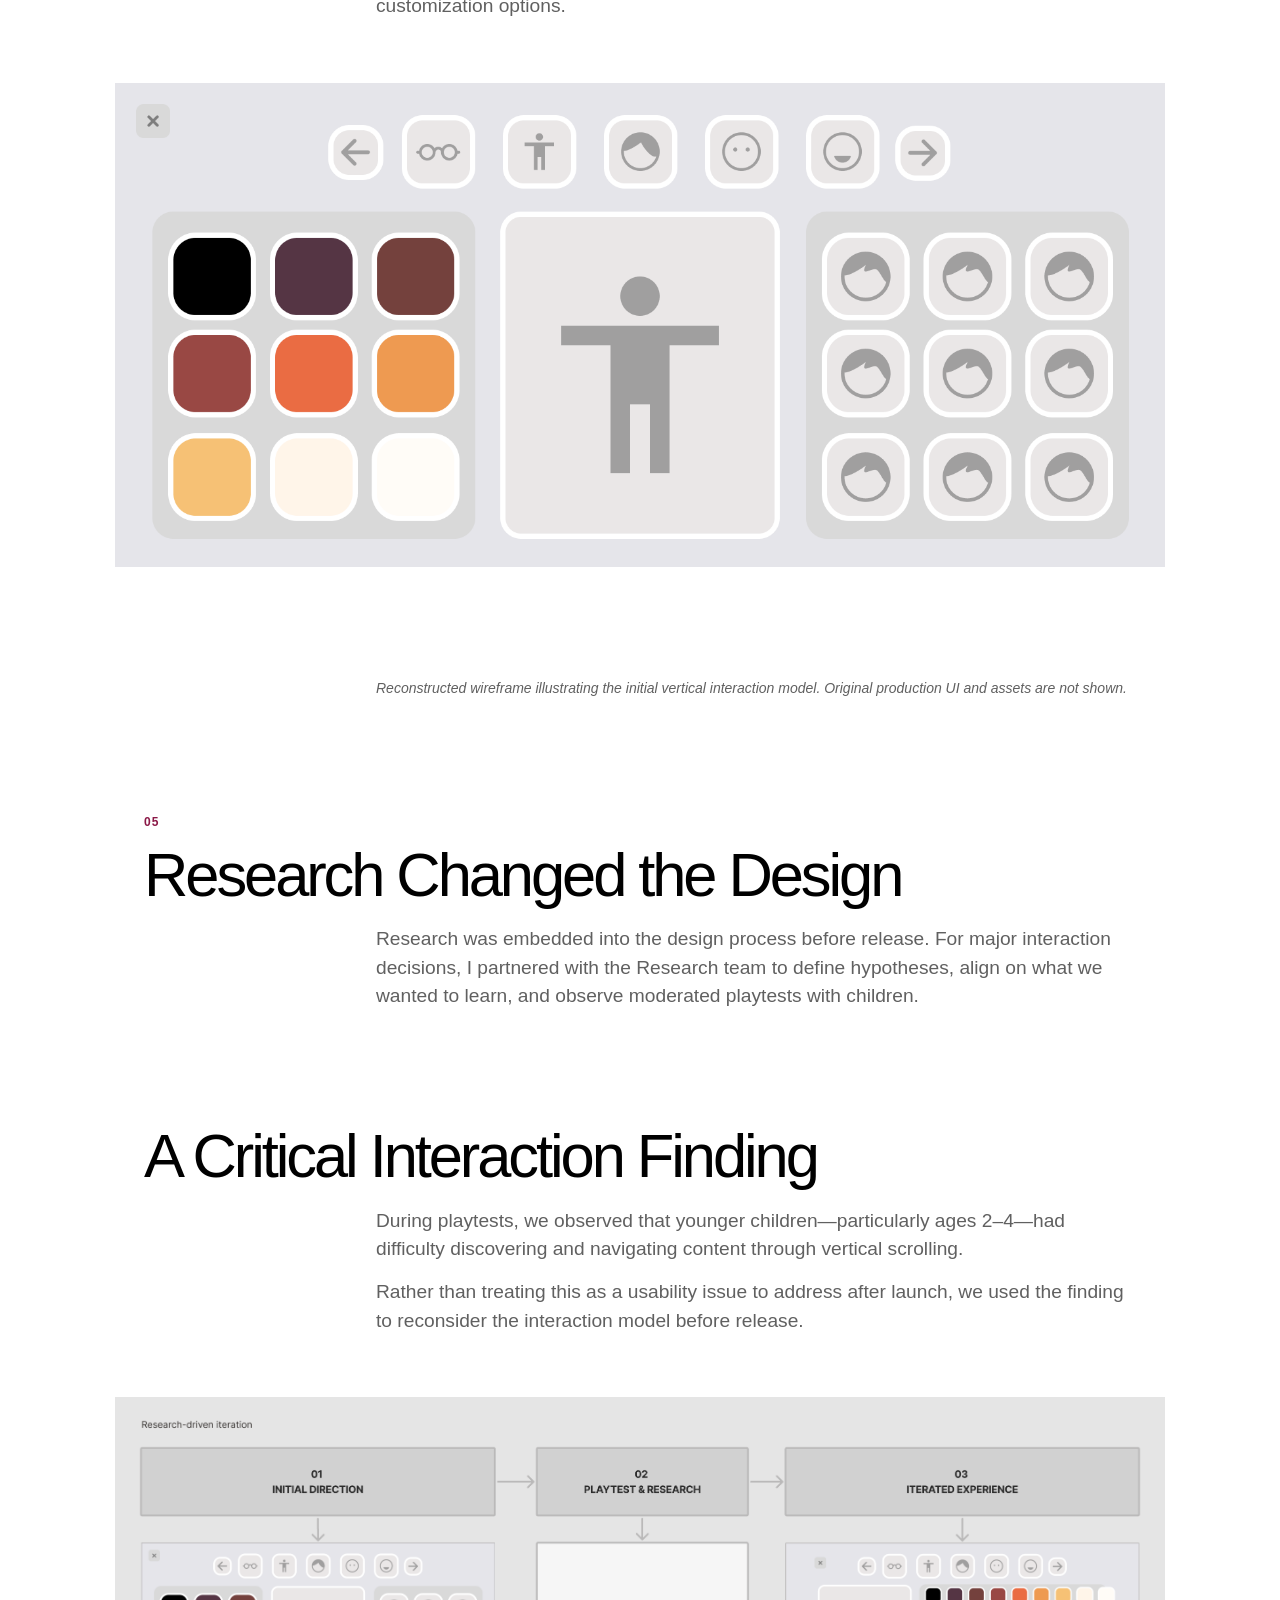
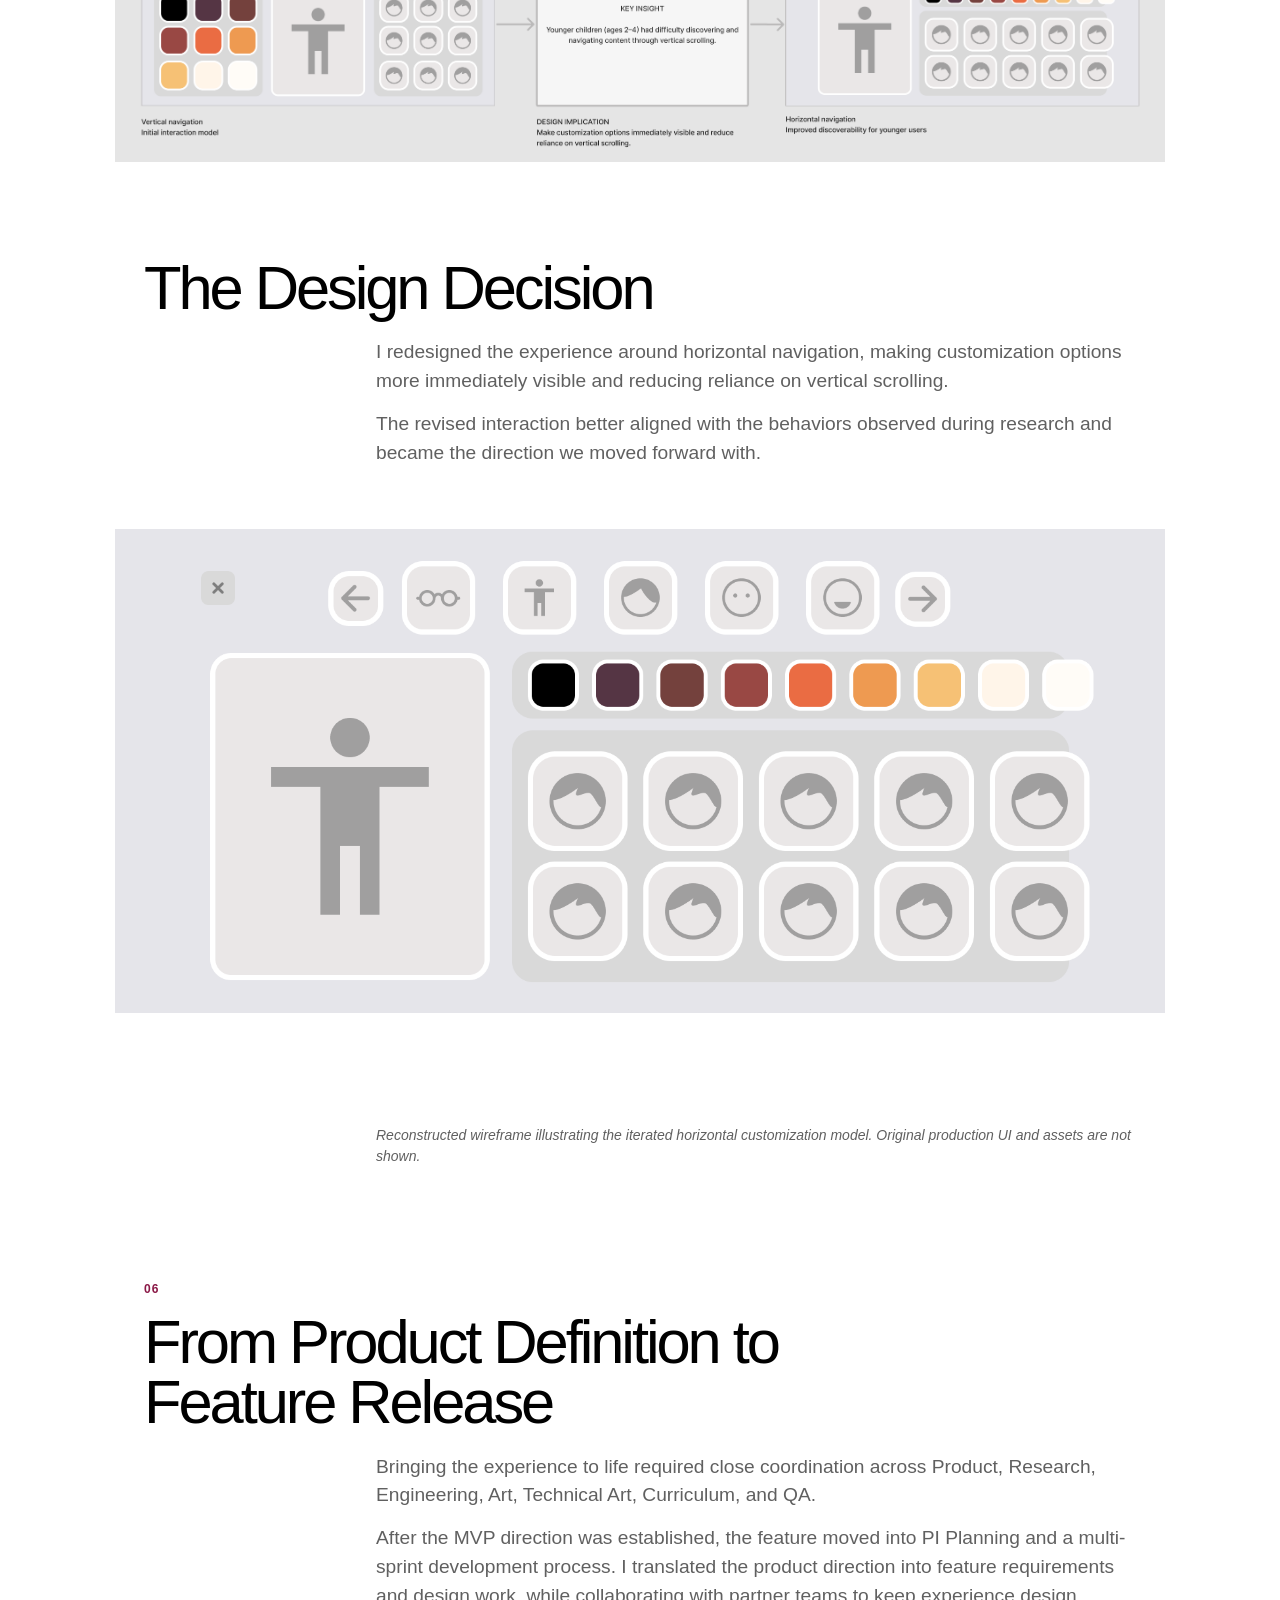
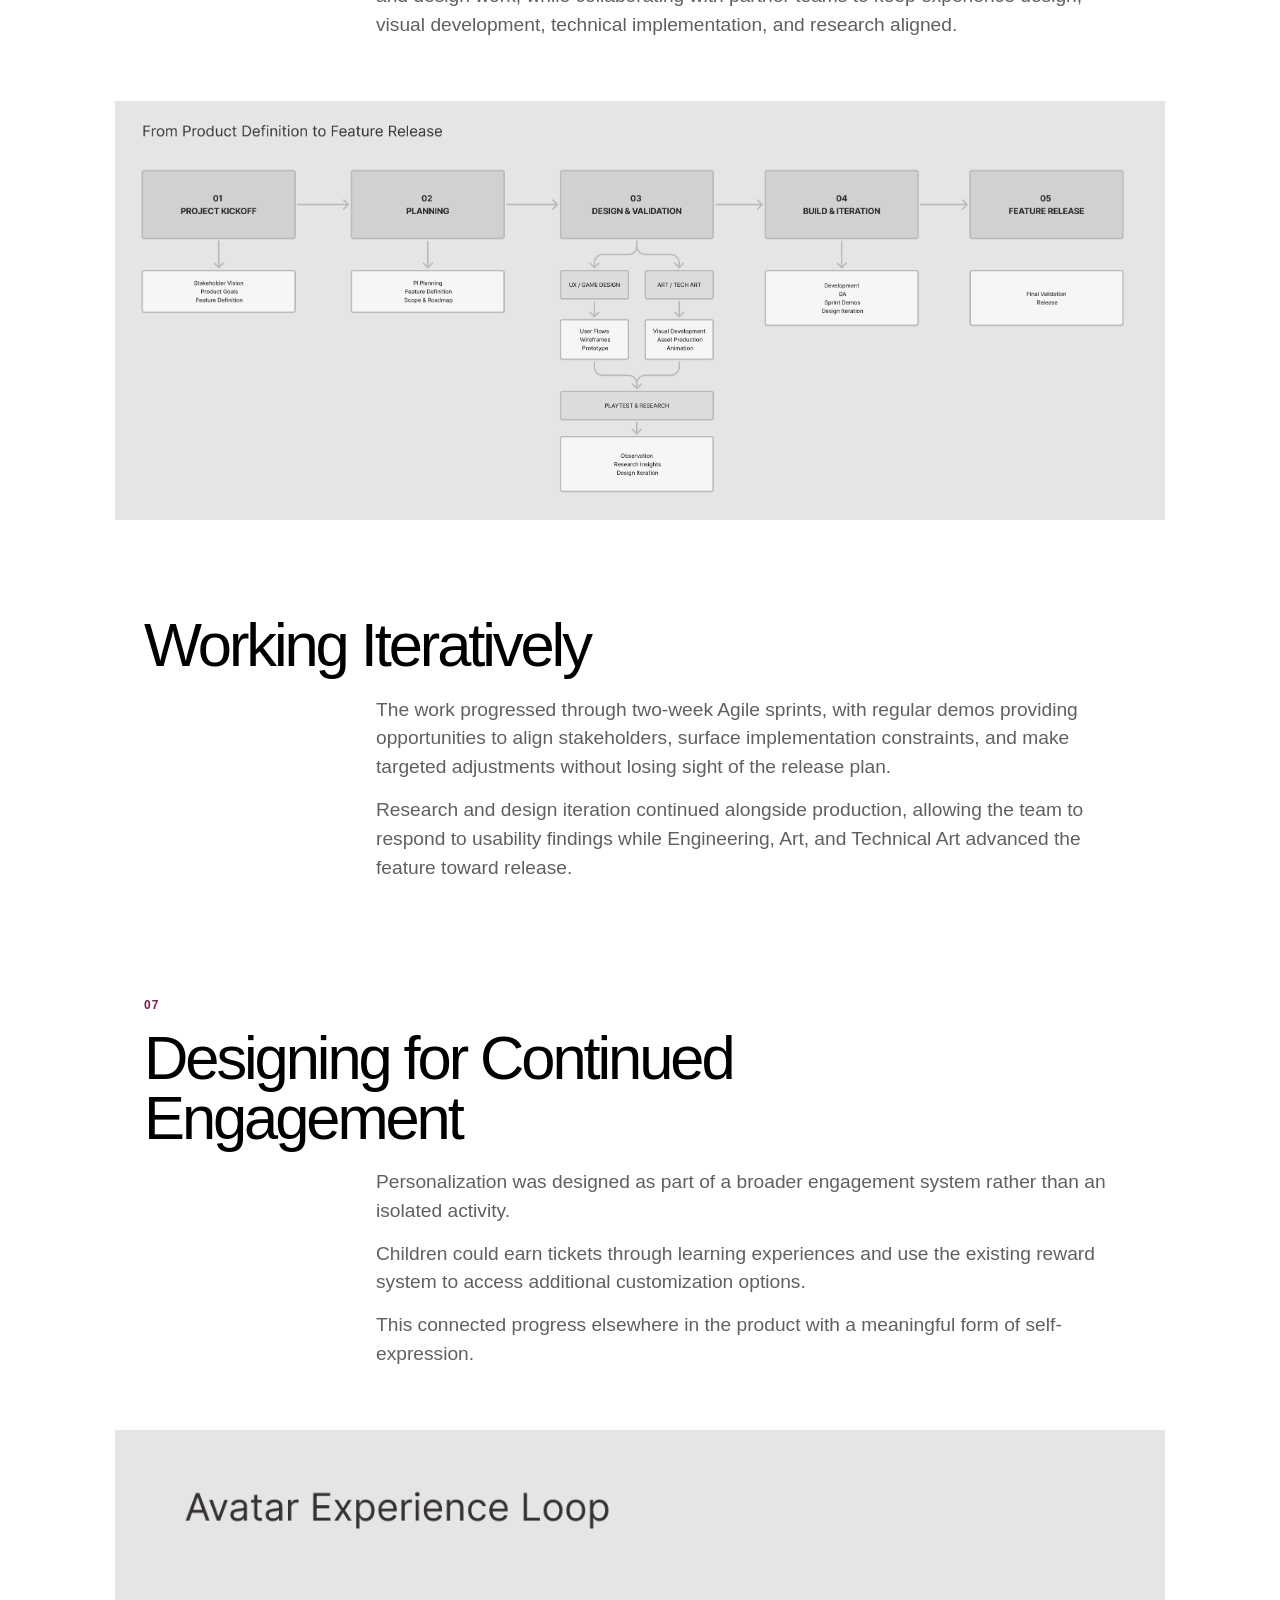
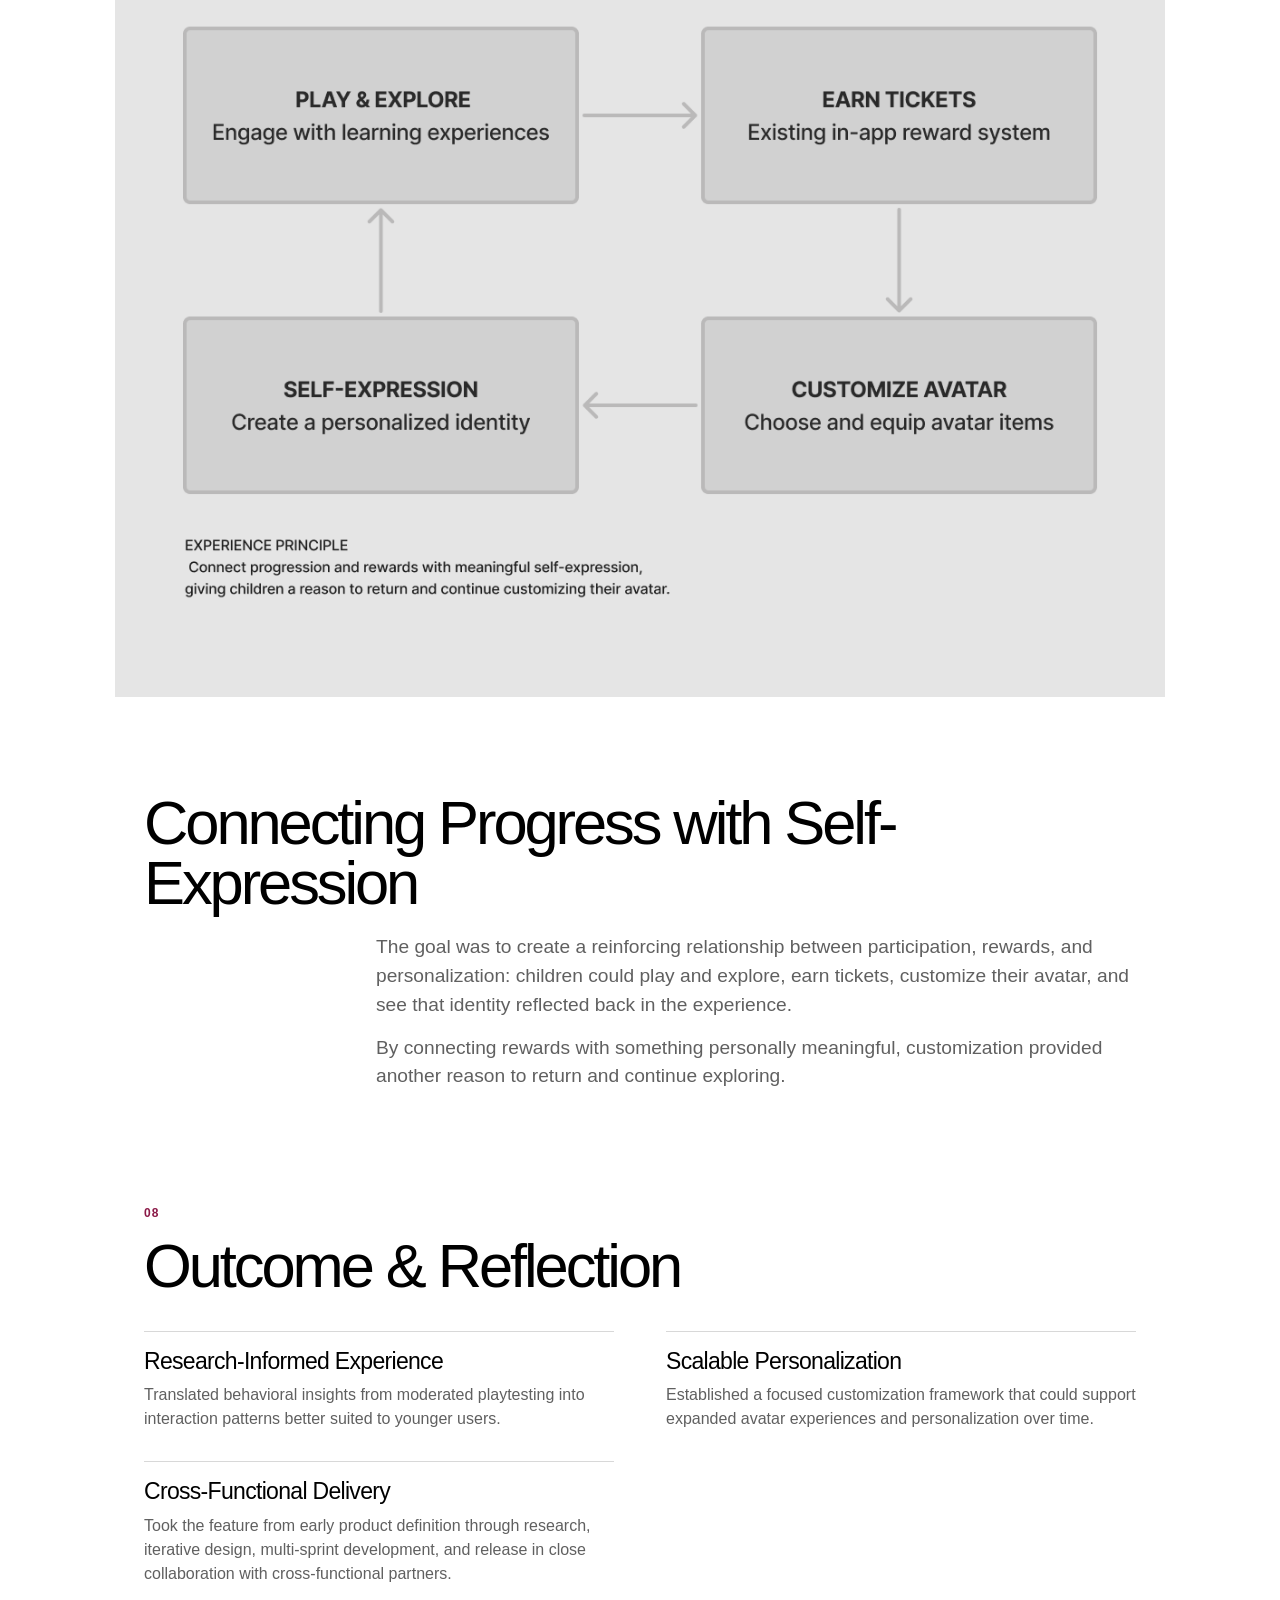
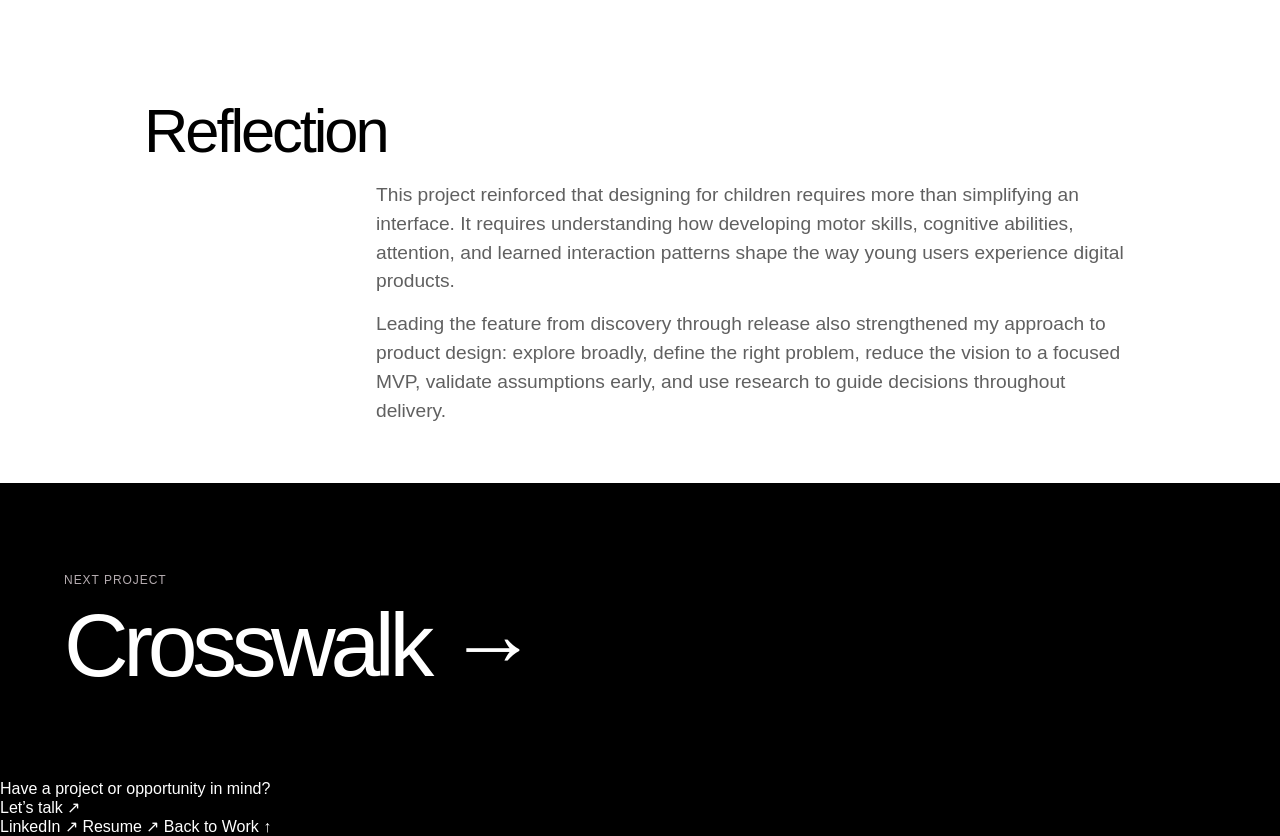
==== commit 812b4a36: "Add contact options to Avatar case study" ====
--- a/work/avatar.html
+++ b/work/avatar.html
@@ -10,6 +10,9 @@
   >
 
   <title>Avatar Activity — Araceli Hipolito</title>
+  <link rel="icon" type="image/png" href="/assets/favicon.png">
+
+  <link rel="icon" type="image/png" href="/assets/favicon.png">
 
   <meta
     name="description"
@@ -30,9 +33,20 @@
       ← Back to Work
     </a>
 
-    <a href="../index.html" class="case-logo">
-      ARACELI HIPOLITO
-    </a>
+    <div class="case-header-actions">
+
+      <a href="../index.html" class="case-logo">
+        ARACELI HIPOLITO
+      </a>
+
+      <a
+        href="mailto:araceli.hipolito@gmail.com"
+        class="case-header-cta"
+      >
+        Let’s talk
+      </a>
+
+    </div>
 
   </header>
 
@@ -802,6 +816,54 @@
   </main>
 
 
+  <!-- ======================================
+       CONTACT FOOTER
+  ======================================= -->
+
+  <footer class="case-contact-footer">
+
+    <div class="case-contact-copy">
+
+      <p>
+        Have a project or opportunity in mind?
+      </p>
+
+      <a
+        href="mailto:araceli.hipolito@gmail.com"
+        class="case-contact-cta"
+      >
+        Let’s talk ↗
+      </a>
+
+    </div>
+
+    <div class="case-contact-links">
+
+      <a
+        href="https://www.linkedin.com/in/aracelihipolito"
+        target="_blank"
+        rel="noopener noreferrer"
+      >
+        LinkedIn ↗
+      </a>
+
+      <a
+        href="../assets/araceli-hipolito-resume.pdf"
+        target="_blank"
+        rel="noopener noreferrer"
+      >
+        Resume ↗
+      </a>
+
+      <a href="../index.html#work">
+        Back to Work ↑
+      </a>
+
+    </div>
+
+  </footer>
+
+
   <!-- REUSABLE IMAGE LIGHTBOX -->
 
   <script src="../js/lightbox.js"></script>
--- a/css/styles.css
+++ b/css/styles.css
@@ -75,6 +75,38 @@
 
 .nav a:hover {
   color: var(--white);
+}
+
+.nav .nav-cta {
+  padding: 10px 16px;
+
+  border-radius: 999px;
+
+  background: var(--cherry);
+  color: var(--white);
+
+  font-weight: 600;
+
+  transition:
+    background 0.2s ease,
+    transform 0.2s ease;
+}
+
+.nav .nav-cta:hover {
+  background: var(--soft-cherry);
+  color: var(--white);
+
+  transform: translateY(-2px);
+}
+
+.nav .nav-cta:focus-visible {
+  outline: 2px solid var(--white);
+  outline-offset: 3px;
+}
+
+.mobile-actions,
+.mobile-menu {
+  display: none;
 }
 
 /* HERO */
@@ -174,17 +206,130 @@
 
 /* MOBILE */
 
-@media (max-width: 700px) {
+@media (max-width: 760px) {
   .site-header {
     padding-top: 24px;
   }
 
-  .nav {
-    gap: 18px;
+  .desktop-nav {
+    display: none;
   }
 
   .nav a:nth-child(2) {
     display: none;
+  }
+
+  .logo {
+    position: relative;
+    z-index: 2;
+
+    white-space: nowrap;
+  }
+
+  .mobile-actions {
+    position: relative;
+    z-index: 2;
+
+    display: flex;
+    align-items: center;
+    gap: 12px;
+  }
+
+  .mobile-cta {
+    display: inline-flex;
+    align-items: center;
+
+    padding: 9px 14px;
+
+    border-radius: 999px;
+
+    background: var(--cherry);
+    color: var(--white);
+
+    font-size: 13px;
+    font-weight: 600;
+    white-space: nowrap;
+  }
+
+  .menu-toggle {
+    width: 40px;
+    height: 40px;
+
+    display: flex;
+    flex-direction: column;
+    align-items: center;
+    justify-content: center;
+    gap: 6px;
+
+    padding: 0;
+    border: 1px solid rgba(255, 255, 255, 0.22);
+    border-radius: 50%;
+
+    background: rgba(255, 255, 255, 0.06);
+
+    cursor: pointer;
+  }
+
+  .menu-toggle span {
+    width: 16px;
+    height: 1.5px;
+
+    background: var(--white);
+
+    transition:
+      transform 0.2s ease,
+      opacity 0.2s ease;
+  }
+
+  .menu-toggle[aria-expanded="true"] span:first-child {
+    transform: translateY(3.75px) rotate(45deg);
+  }
+
+  .menu-toggle[aria-expanded="true"] span:last-child {
+    transform: translateY(-3.75px) rotate(-45deg);
+  }
+
+  .menu-toggle:focus-visible,
+  .mobile-cta:focus-visible {
+    outline: 2px solid var(--white);
+    outline-offset: 3px;
+  }
+
+  .mobile-menu {
+    position: absolute;
+    top: calc(100% - 12px);
+    right: var(--page-padding);
+    left: var(--page-padding);
+    z-index: 1;
+
+    flex-direction: column;
+
+    padding: 74px 24px 24px;
+    border: 1px solid rgba(255, 255, 255, 0.12);
+    border-radius: 24px;
+
+    background: rgba(15, 10, 12, 0.96);
+    box-shadow: 0 20px 50px rgba(0, 0, 0, 0.32);
+  }
+
+  .mobile-menu:not([hidden]) {
+    display: flex;
+  }
+
+  .mobile-menu a {
+    padding: 14px 0;
+
+    border-bottom: 1px solid rgba(255, 255, 255, 0.12);
+
+    color: rgba(255, 255, 255, 0.78);
+
+    font-size: 20px;
+    font-weight: 500;
+  }
+
+  .mobile-menu a:last-child {
+    border-bottom: 0;
+    color: var(--soft-cherry);
   }
 
   .hero {
@@ -201,12 +346,15 @@
     font-size: 18px;
   }
 }
-/* SELECTED WORK */
+/* ========================================
+   SELECTED WORK
+======================================== */
 
 .work-section {
   padding:
     clamp(90px, 10vw, 160px)
     var(--page-padding);
+
   background: var(--white);
   color: var(--black);
 }
@@ -233,172 +381,181 @@
 }
 
 
-/* GRID */
+/* ========================================
+   PROJECT GRID
+======================================== */
 
 .projects-grid {
   display: grid;
-  grid-template-columns: repeat(2, 1fr);
+  grid-template-columns: repeat(2, minmax(0, 1fr));
+
   gap: 20px;
 }
 
 
-/* PROJECT */
+/* ========================================
+   PROJECT CARD
+======================================== */
 
 .project-card {
   position: relative;
 
-  min-height: 520px;
+  width: 100%;
+  aspect-ratio: 8 / 5;
 
   display: block;
   overflow: hidden;
 
-  background: #222;
+  background: #111111;
   color: var(--white);
 
   isolation: isolate;
 }
+
+
+/* PROJECT COVER */
 
 .project-card::before {
   content: "";
 
   position: absolute;
   inset: 0;
+
   z-index: -2;
 
+  background-size: cover;
   background-position: center;
-  background-size: cover;
+  background-repeat: no-repeat;
+
+  transform: scale(1);
 
   transition:
-    transform 0.6s cubic-bezier(.2,.7,.2,1);
-}
+    transform 0.6s cubic-bezier(.2, .7, .2, 1);
+}
+
+
+/* TEXT READABILITY OVERLAY */
 
 .project-card::after {
   content: "";
 
   position: absolute;
   inset: 0;
+
   z-index: -1;
 
   background:
     linear-gradient(
       to top,
-      rgba(0, 0, 0, 0.78) 0%,
-      rgba(0, 0, 0, 0.35) 34%,
-      rgba(0, 0, 0, 0.05) 65%
+      rgba(0, 0, 0, 0.94) 0%,
+      rgba(0, 0, 0, 0.74) 30%,
+      rgba(0, 0, 0, 0.42) 56%,
+      rgba(0, 0, 0, 0.12) 76%,
+      rgba(0, 0, 0, 0) 90%
     );
 }
 
-.project-card:hover::before {
-  transform: scale(1.035);
-}
-
-
-/* TEMPORARY PROJECT BACKGROUNDS */
+
+/* HOVER */
+
+@media (hover: hover) {
+
+  .project-card:hover::before {
+    transform: scale(1.025);
+  }
+
+}
+
+
+/* ========================================
+   PROJECT COVER IMAGES
+======================================== */
+
+
+/* AVATAR */
+
+.project-edtech::before {
+  background-image:
+    url("../assets/projects/edtech/avatar-cover.webp");
+}
+
+
+/* CROSSWALK */
 
 .project-crosswalk::before {
   background-image:
-    linear-gradient(
-      to bottom,
-      rgba(0, 0, 0, 0) 35%,
-      rgba(0, 0, 0, 0.12) 55%,
-      rgba(0, 0, 0, 0.82) 100%
-    ),
-    url("../assets/projects/crosswalk/crosswalk-portfolio.png");
-
-  background-size: cover;
-  background-position: center;
-}
+    url("../assets/projects/crosswalk/crosswalk-cover.webp");
+}
+
+
+/* FONDIMEX */
 
 .project-fondimex::before {
   background-image:
-    linear-gradient(
-      to bottom,
-      rgba(0, 0, 0, 0) 35%,
-      rgba(0, 0, 0, 0.12) 55%,
-      rgba(0, 0, 0, 0.82) 100%
-    ),
-    url("../assets/projects/fondimex/fondimex-cover.png");
-
-  background-size: cover;
-  background-position: center;
-}
+    url("../assets/projects/fondimex/fondimex-cover.webp");
+}
+
+
+/* MONEYTREE */
 
 .project-moneytree::before {
   background-image:
-    linear-gradient(
-      to bottom,
-      rgba(0, 0, 0, 0) 35%,
-      rgba(0, 0, 0, 0.12) 55%,
-      rgba(0, 0, 0, 0.82) 100%
-    ),
-    url("../assets/projects/moneytree/moneytree-cover.png");
-
-  background-size: cover;
-  background-position: center;
-}
-
-.project-edtech::before {
-  background-image:
-    linear-gradient(
-      to bottom,
-      rgba(0, 0, 0, 0) 35%,
-      rgba(0, 0, 0, 0.12) 55%,
-      rgba(0, 0, 0, 0.82) 100%
-    ),
-    url("../assets/projects/edtech/edtech-cover.png");
-
-  background-size: cover;
-  background-position: center;
-}
-
-
-/* PROJECT INFORMATION */
+    url("../assets/projects/moneytree/moneytree-cover.webp");
+}
+
+
+/* ========================================
+   PROJECT INFORMATION
+======================================== */
 
 .project-info {
   position: absolute;
 
-  right: clamp(22px, 3vw, 40px);
-  bottom: clamp(22px, 3vw, 40px);
-
-  width: min(440px, 78%);
+  right: clamp(24px, 3vw, 40px);
+  bottom: clamp(20px, 2.5vw, 32px);
+
+  width: min(500px, 82%);
 
   text-align: right;
 }
 
 .project-meta {
-  margin-bottom: 12px;
+  margin-bottom: 8px;
 
   font-size: 11px;
   font-weight: 600;
-  line-height: 1.4;
+  line-height: 1.3;
 
   letter-spacing: 0.08em;
   text-transform: uppercase;
 
-  color: rgba(255, 255, 255, 0.65);
+  color: rgba(255, 255, 255, 0.72);
 }
 
 .project-info h3 {
-  font-size: clamp(34px, 4vw, 58px);
+  font-size: clamp(32px, 3.5vw, 52px);
   font-weight: 500;
   line-height: 0.95;
+
   letter-spacing: -0.05em;
 }
 
 .project-info > p:last-child {
-  margin-top: 14px;
+  max-width: 500px;
+
+  margin-top: 12px;
   margin-left: auto;
 
-  max-width: 360px;
-
-  font-size: 15px;
+  font-size: 14px;
   line-height: 1.45;
 
-  color: rgba(255, 255, 255, 0.72);
-}
-
-
-/* PROJECT GRID RESPONSIVE */
+  color: rgba(255, 255, 255, 0.78);
+}
+
+
+/* ========================================
+   TABLET
+======================================== */
 
 @media (max-width: 900px) {
 
@@ -407,11 +564,15 @@
   }
 
   .project-card {
-    min-height: 480px;
-  }
-
-}
-
+    aspect-ratio: 16 / 9;
+  }
+
+}
+
+
+/* ========================================
+   MOBILE
+======================================== */
 
 @media (max-width: 600px) {
 
@@ -424,14 +585,29 @@
   }
 
   .project-card {
-    min-height: 430px;
+    aspect-ratio: auto;
+    min-height: 420px;
   }
 
   .project-info {
-    width: 84%;
-  }
-
-}
+    right: 22px;
+    bottom: 24px;
+
+    width: calc(100% - 44px);
+  }
+
+  .project-info h3 {
+    font-size: clamp(34px, 11vw, 48px);
+  }
+
+  .project-info > p:last-child {
+    max-width: 330px;
+
+    font-size: 14px;
+  }
+
+}
+
 /* ========================================
    CASE STUDIES — COMPACT V1
 ======================================== */
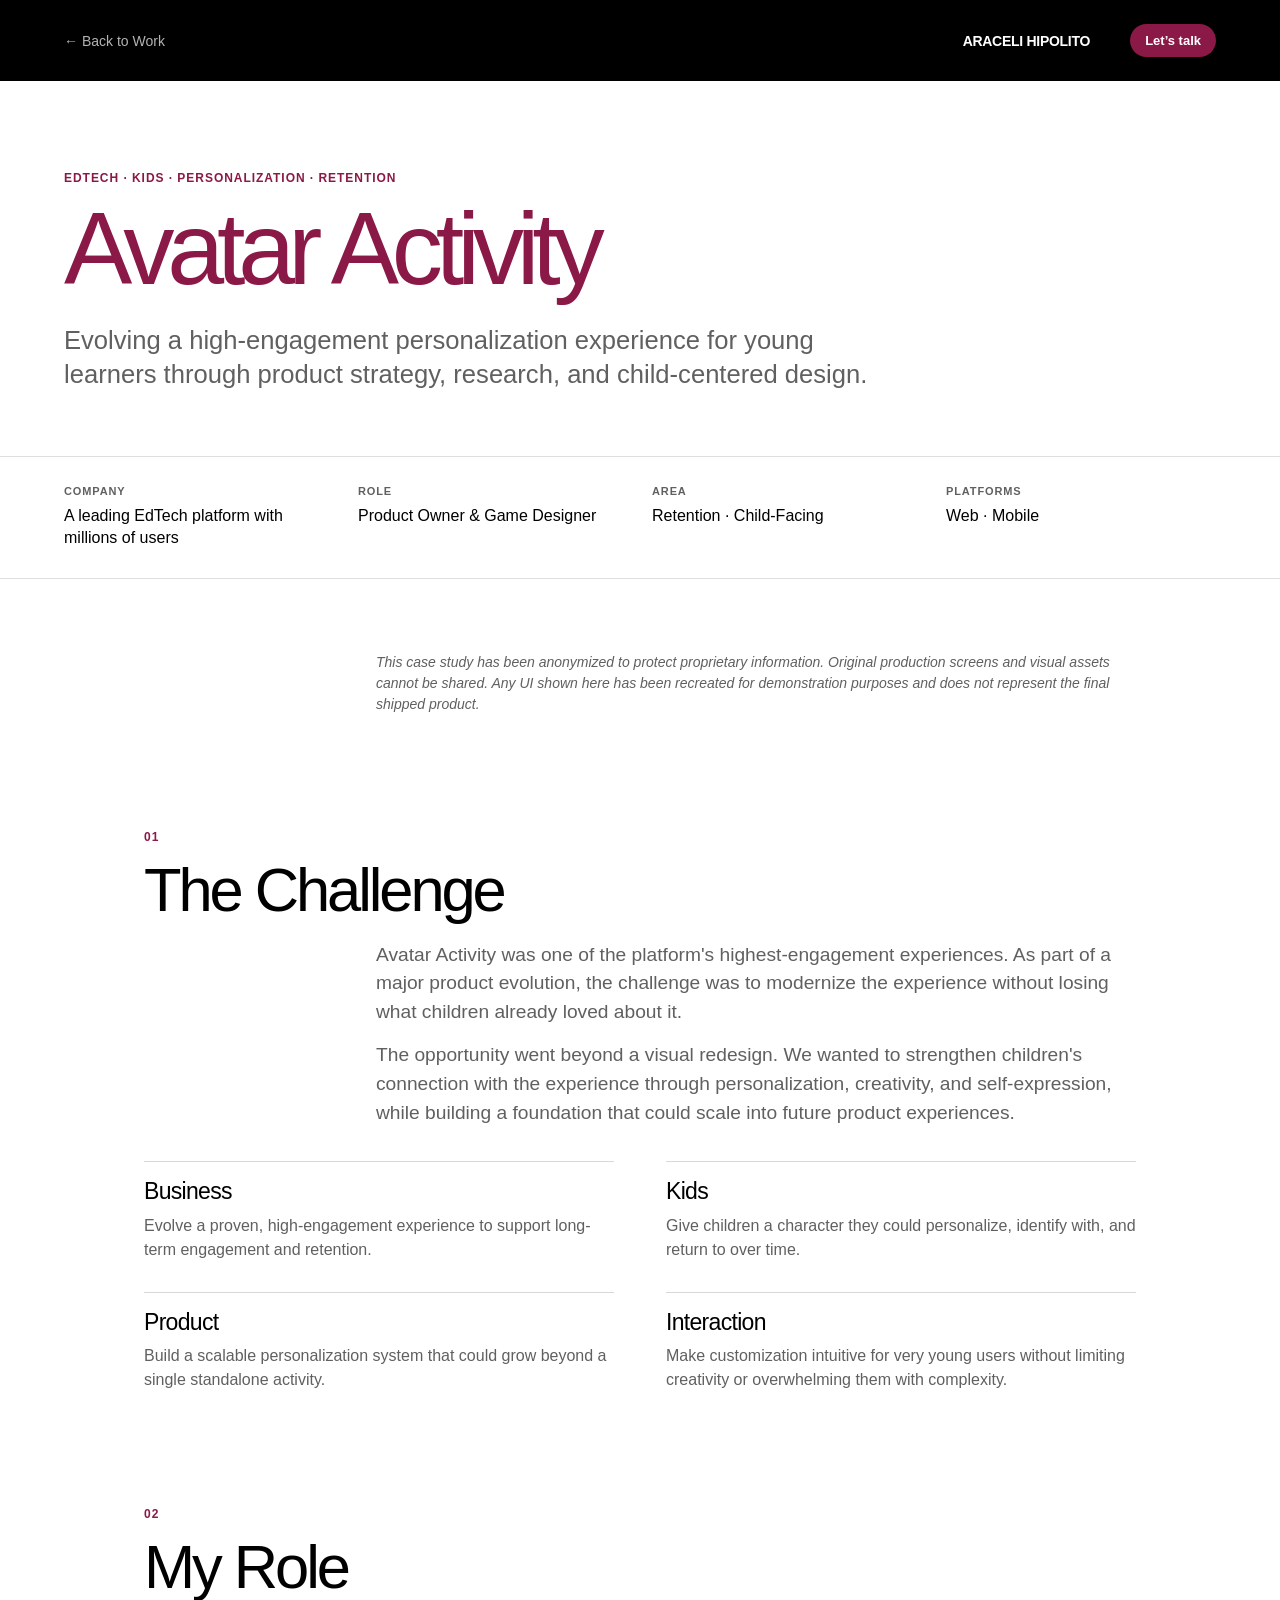
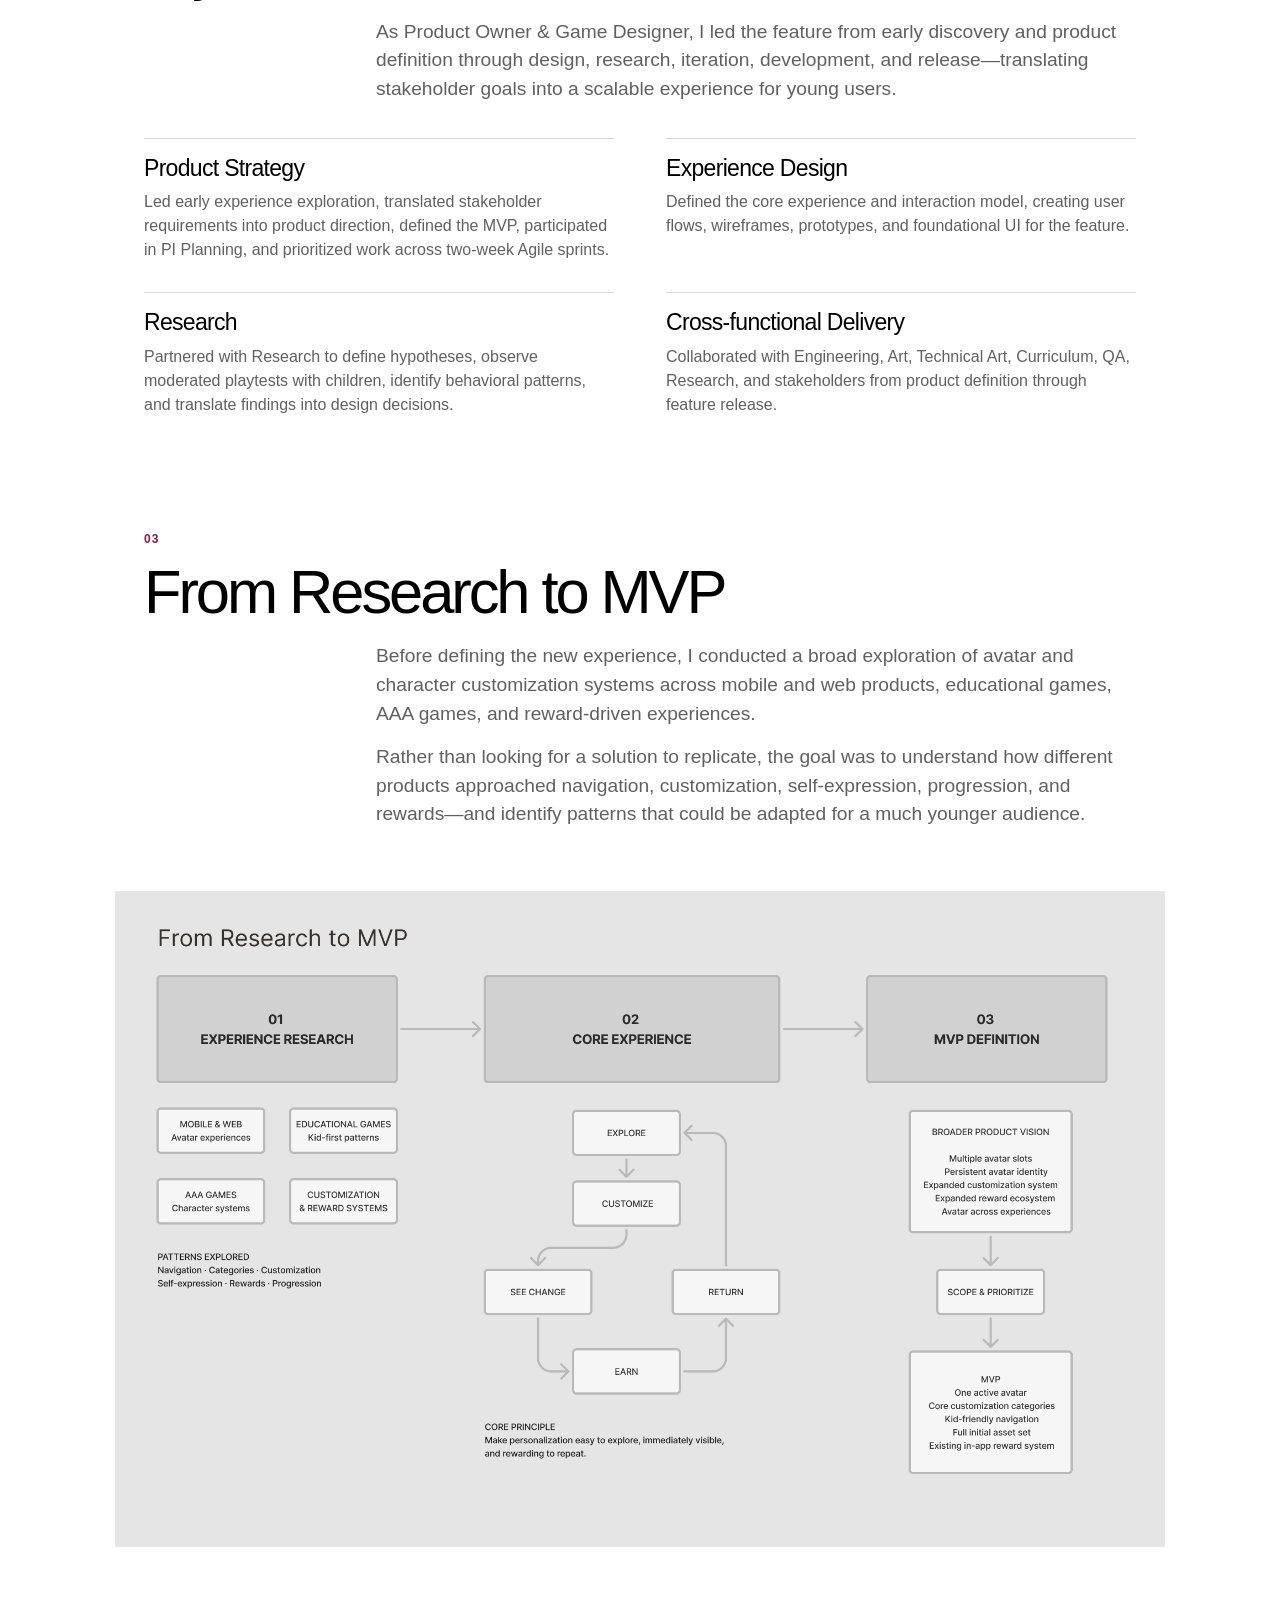
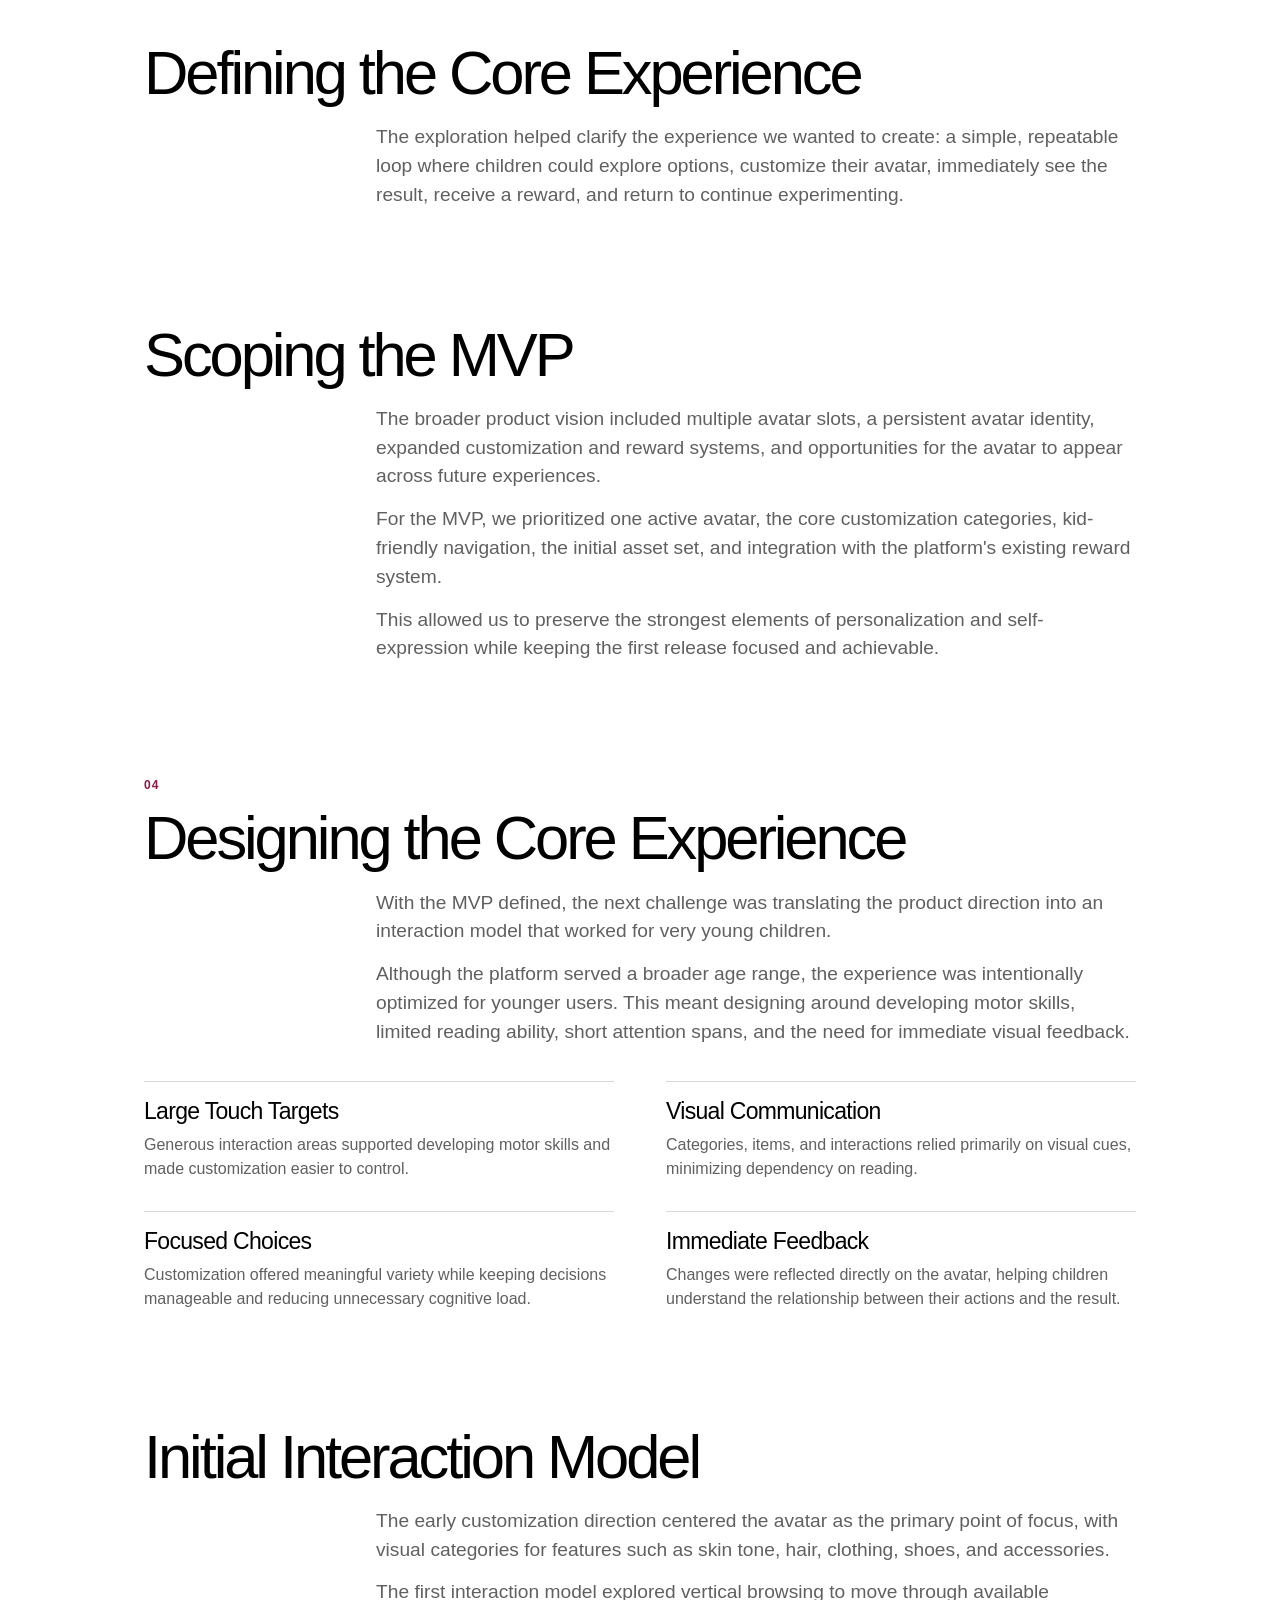
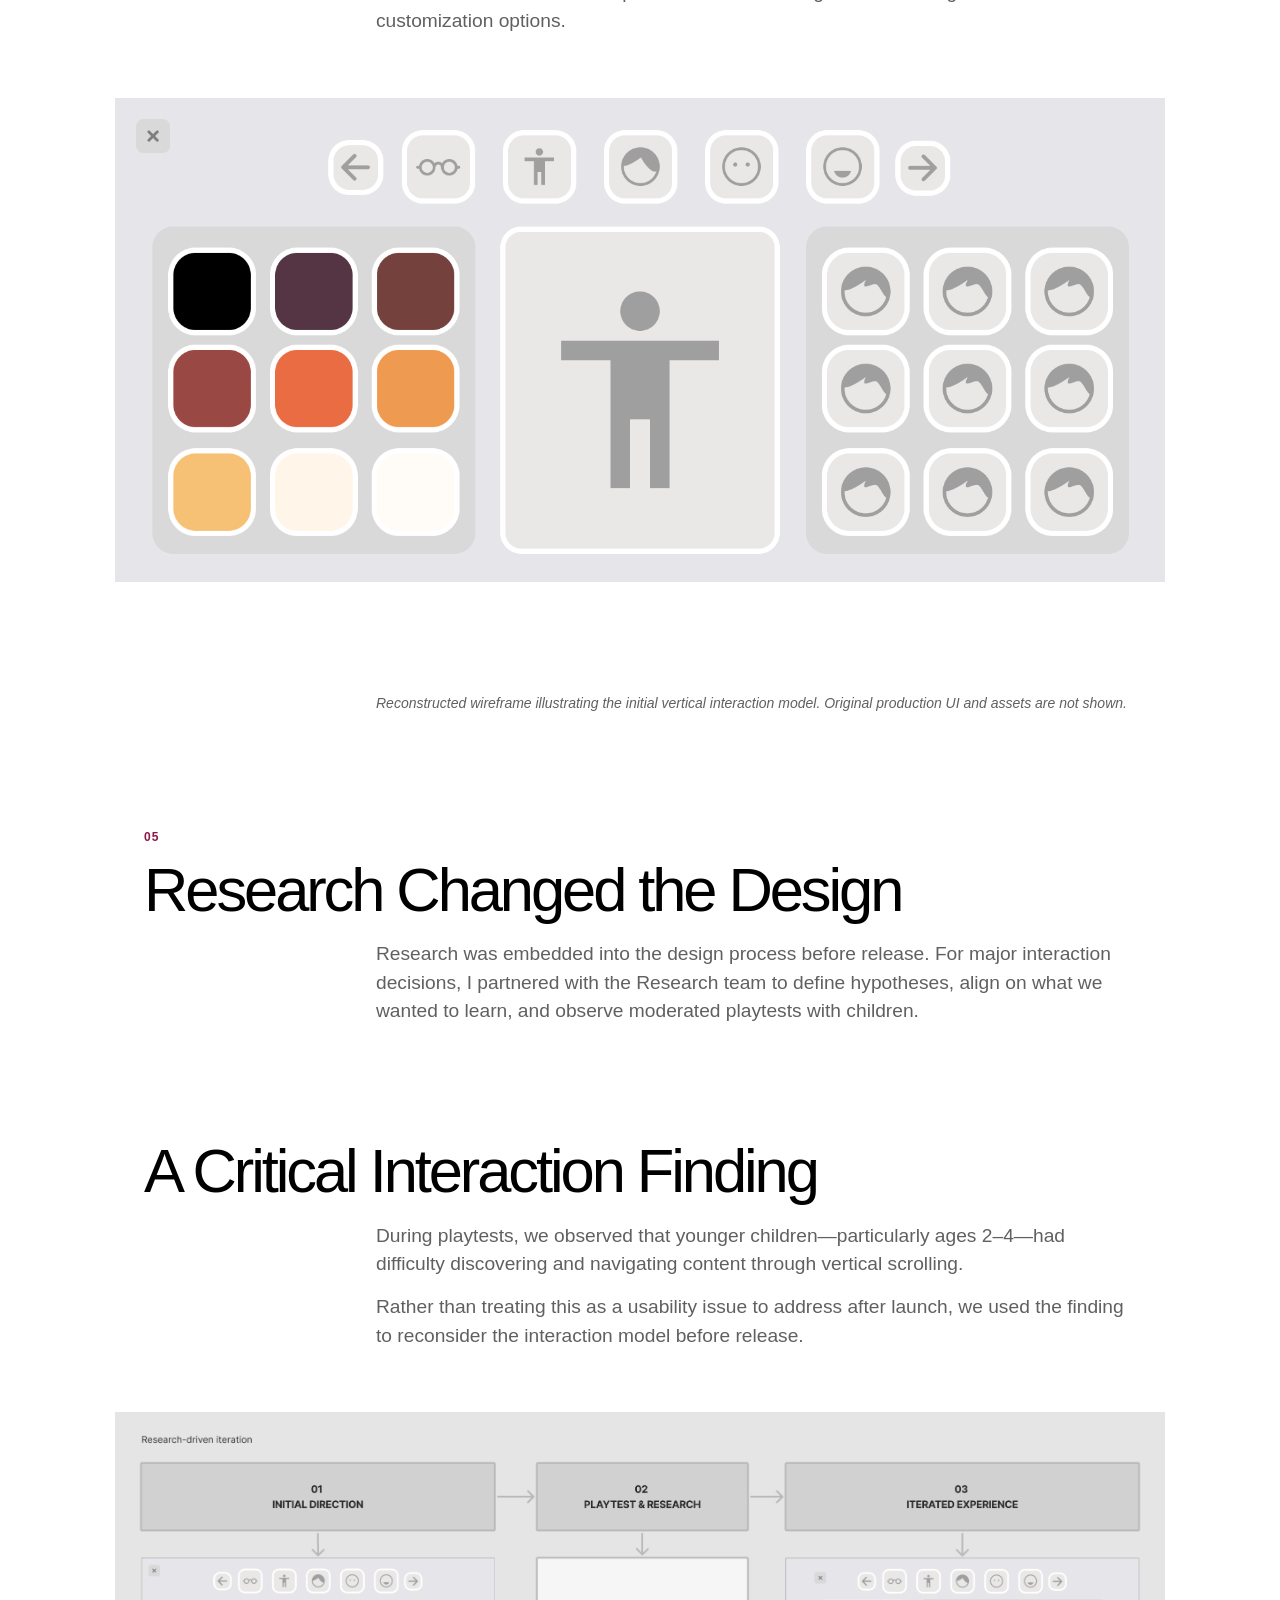
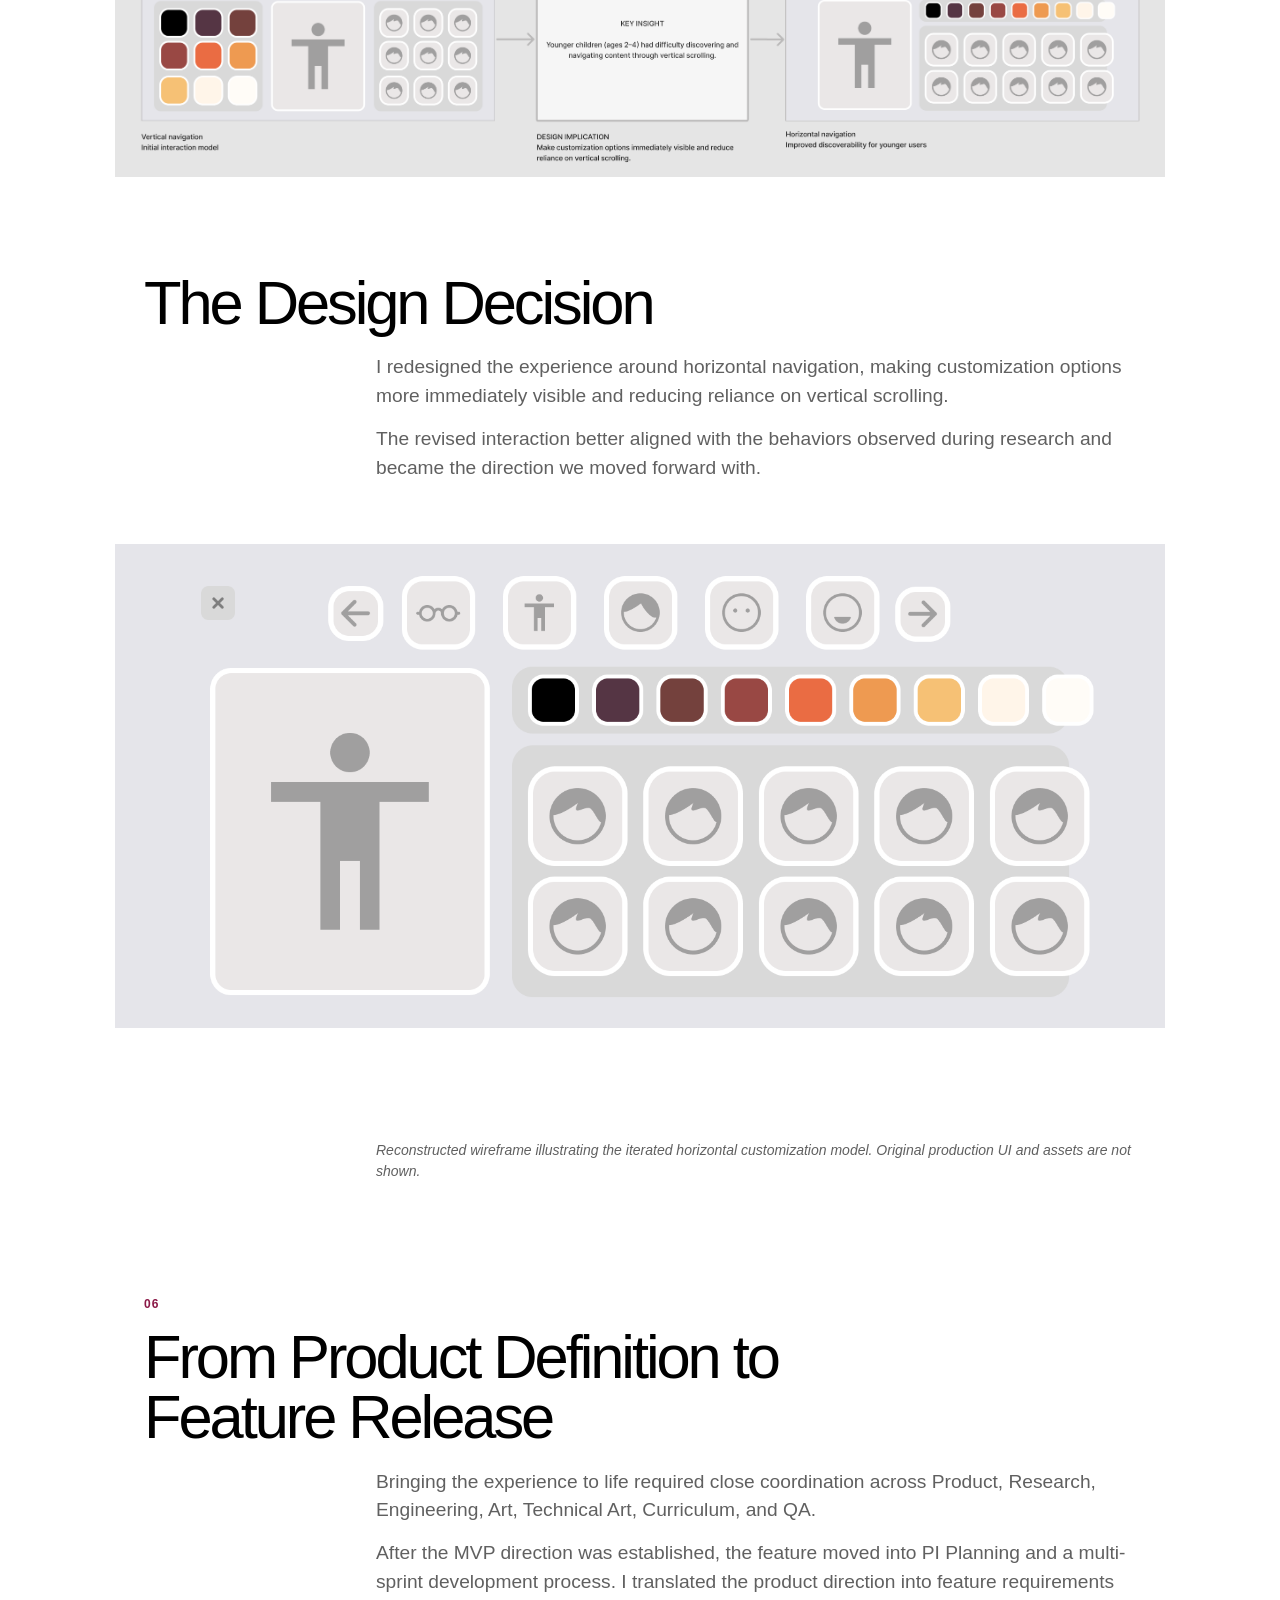
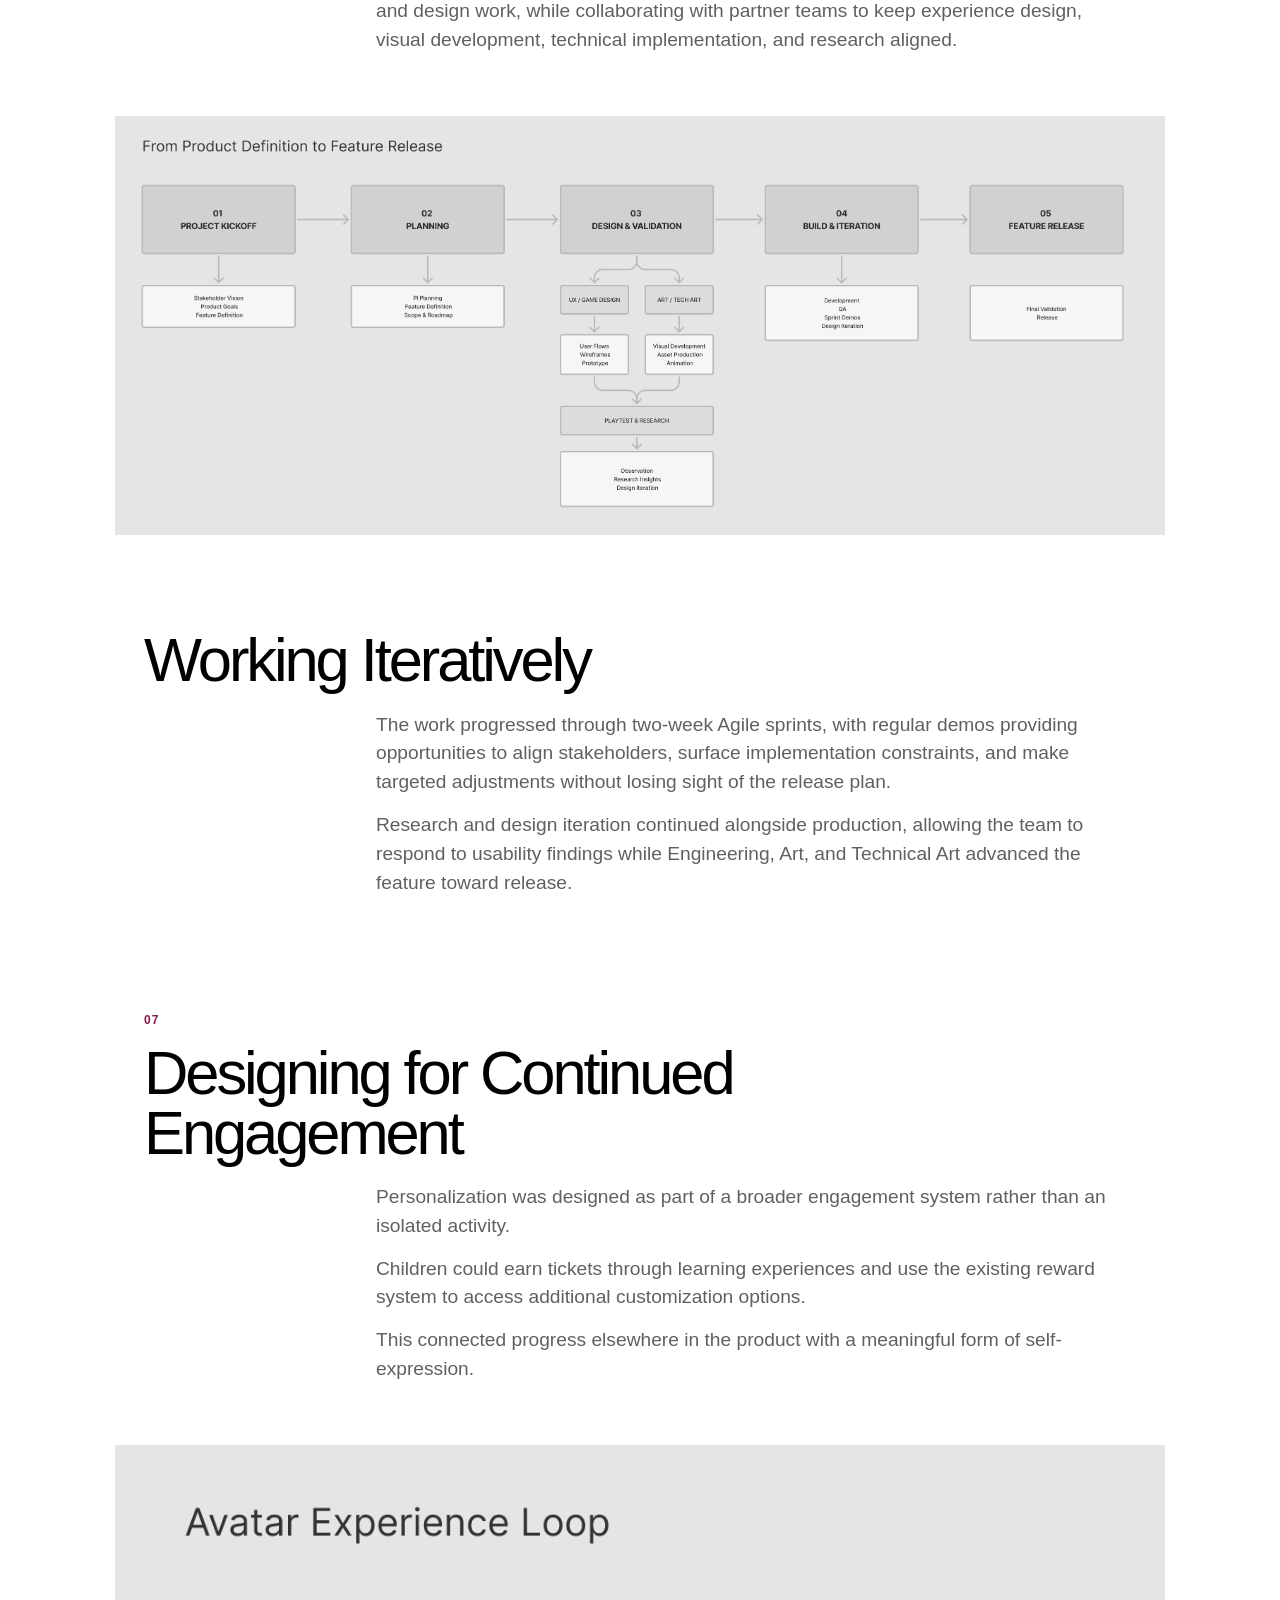
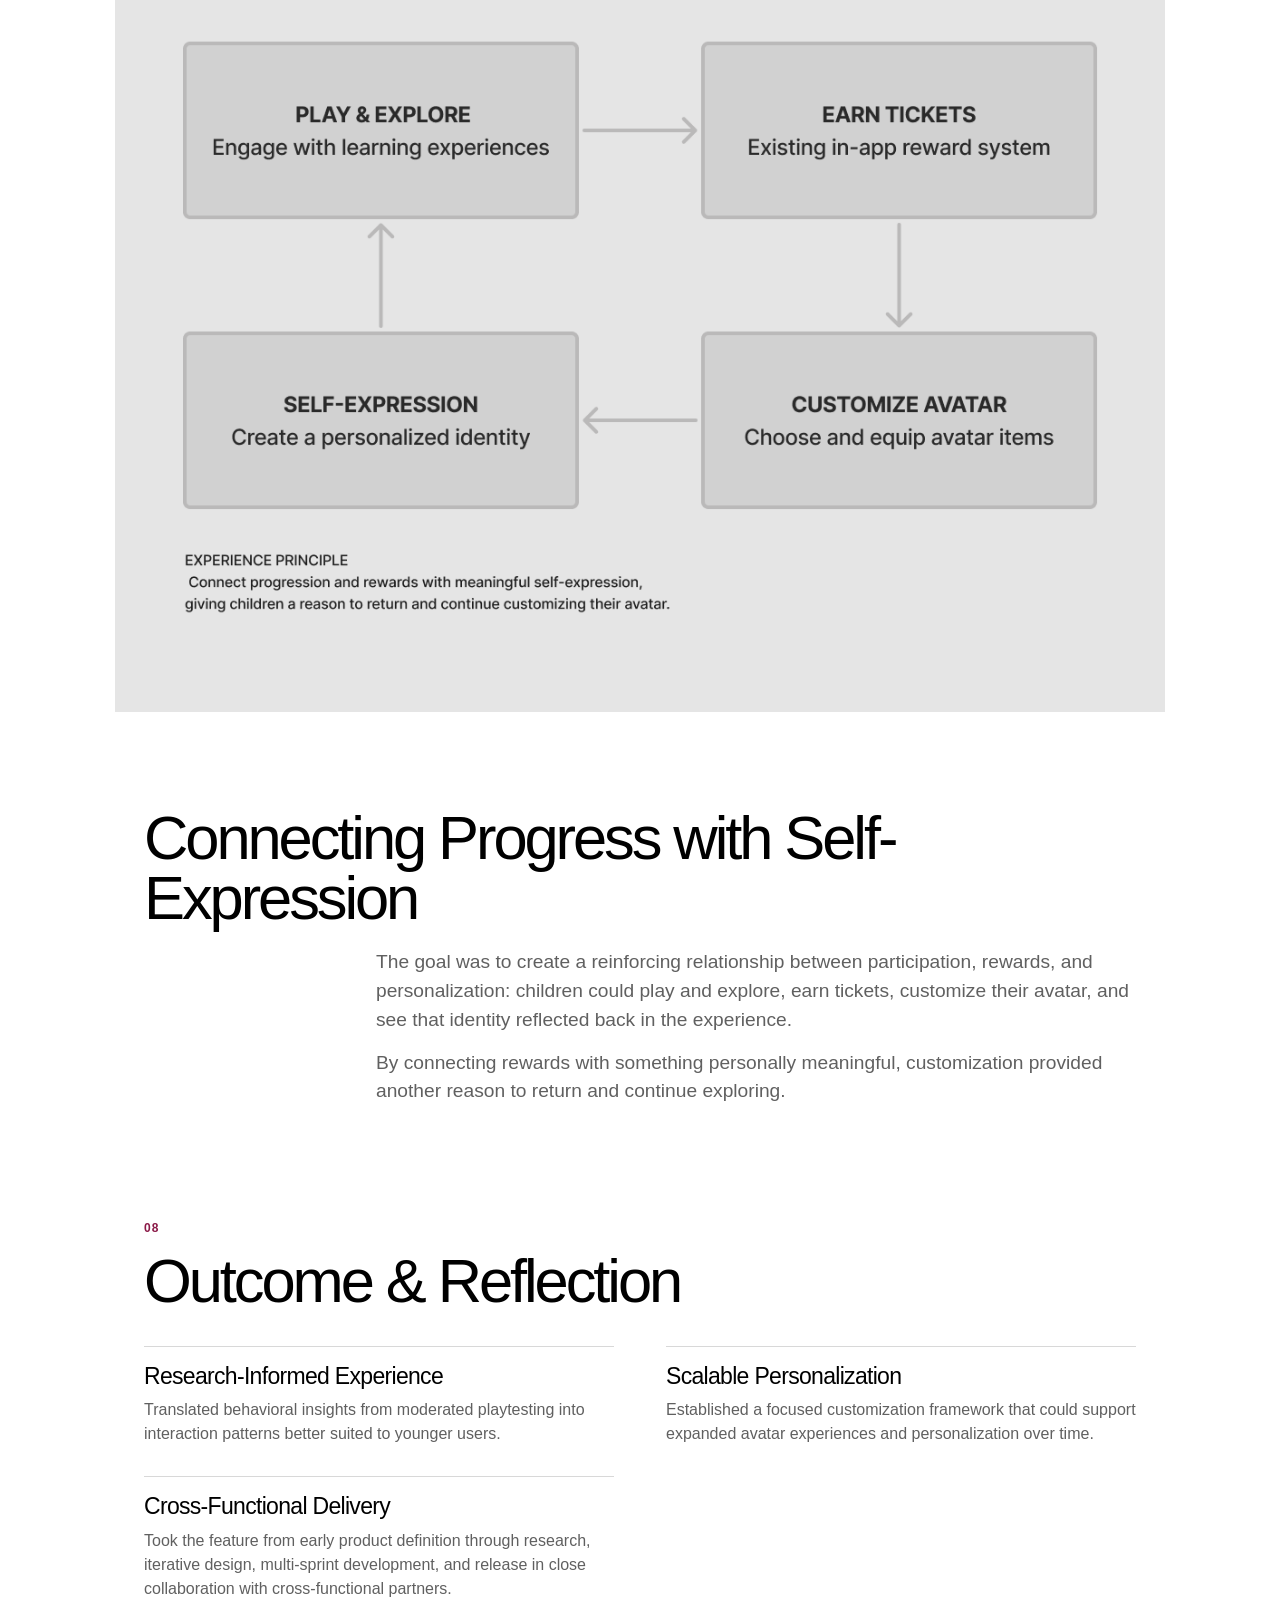
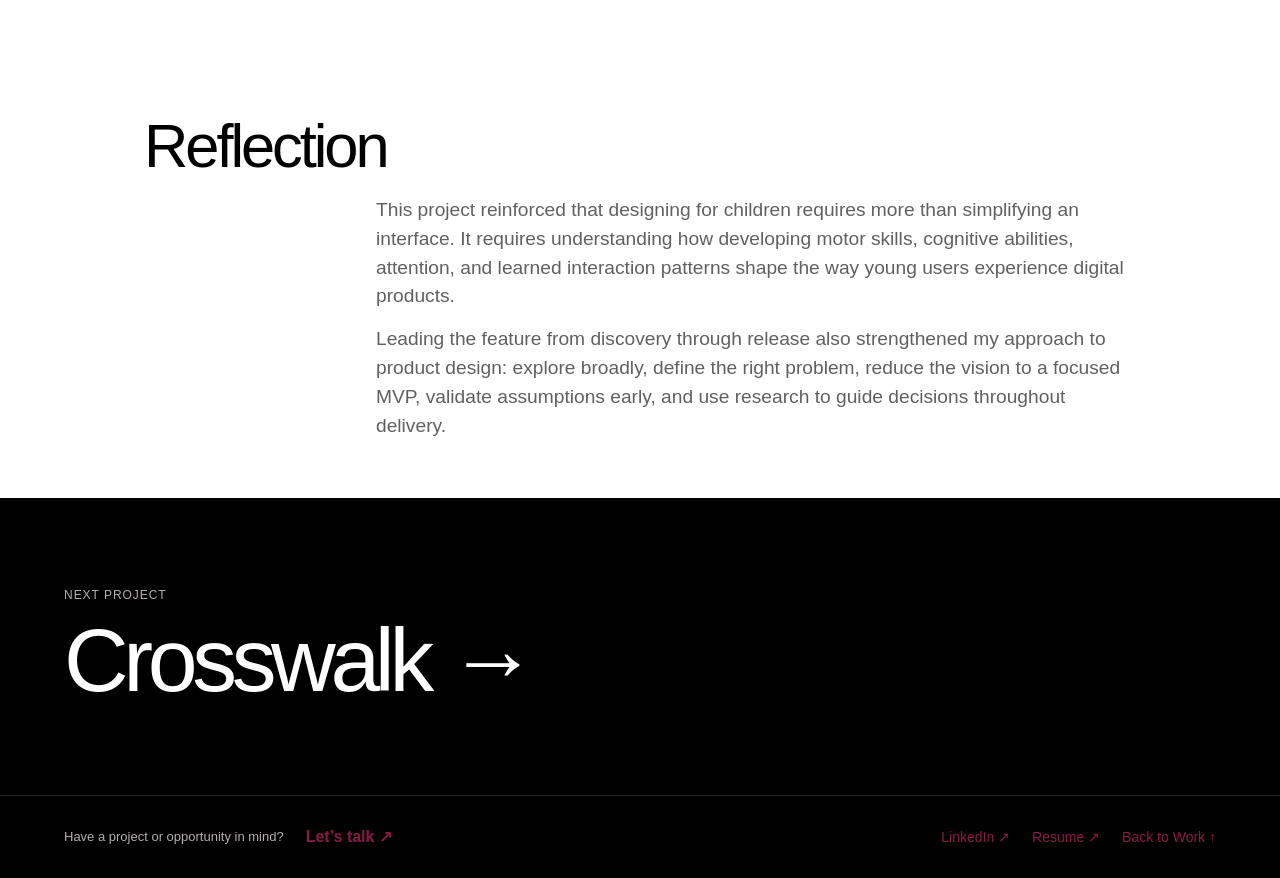
==== commit 4cb70d50: "Fix Avatar footer arrows on iOS" ====
--- a/work/avatar.html
+++ b/work/avatar.html
@@ -832,7 +832,7 @@
         href="mailto:araceli.hipolito@gmail.com"
         class="case-contact-cta"
       >
-        Let’s talk ↗
+        Let’s talk &#8599;&#65038;
       </a>
 
     </div>
@@ -844,7 +844,7 @@
         target="_blank"
         rel="noopener noreferrer"
       >
-        LinkedIn ↗
+        LinkedIn &#8599;&#65038;
       </a>
 
       <a
@@ -852,7 +852,7 @@
         target="_blank"
         rel="noopener noreferrer"
       >
-        Resume ↗
+        Resume &#8599;&#65038;
       </a>
 
       <a href="../index.html#work">
--- a/css/styles.css
+++ b/css/styles.css
@@ -649,6 +649,41 @@
   letter-spacing: -0.02em;
 }
 
+.case-header-actions {
+  display: flex;
+  align-items: center;
+  gap: 40px;
+}
+
+.case-header-cta {
+  display: inline-flex;
+  align-items: center;
+
+  padding: 9px 15px;
+  border-radius: 999px;
+
+  background: var(--cherry);
+  color: var(--white);
+
+  font-size: 13px;
+  font-weight: 600;
+  white-space: nowrap;
+
+  transition:
+    background 0.2s ease,
+    transform 0.2s ease;
+}
+
+.case-header-cta:hover {
+  background: var(--soft-cherry);
+  transform: translateY(-2px);
+}
+
+.case-header-cta:focus-visible {
+  outline: 2px solid var(--white);
+  outline-offset: 3px;
+}
+
 
 /* CASE STUDY BASE */
 
@@ -987,6 +1022,79 @@
 
 
 /* ========================================
+   CASE STUDY — CONTACT FOOTER
+======================================== */
+
+.case-contact-footer {
+  display: flex;
+  justify-content: space-between;
+  align-items: center;
+
+  gap: 32px;
+
+  padding:
+    32px
+    var(--page-padding);
+
+  border-top: 1px solid rgba(255, 255, 255, 0.14);
+
+  background: var(--black);
+  color: var(--white);
+}
+
+.case-contact-copy p {
+  color: var(--dusty-gray);
+
+  font-size: 13px;
+  line-height: 1.4;
+}
+
+.case-contact-copy {
+  display: flex;
+  align-items: center;
+
+  gap: 22px;
+}
+
+.case-contact-cta {
+  display: inline-block;
+
+  color: var(--cherry);
+
+  font-size: 16px;
+  font-weight: 600;
+  line-height: 1;
+  white-space: nowrap;
+
+  transition: color 0.2s ease;
+}
+
+.case-contact-cta:hover {
+  color: var(--white);
+}
+
+.case-contact-links {
+  display: flex;
+  flex-wrap: wrap;
+  justify-content: flex-end;
+
+  gap: 12px 22px;
+}
+
+.case-contact-links a {
+  color: var(--cherry);
+
+  font-size: 14px;
+
+  transition: color 0.2s ease;
+}
+
+.case-contact-links a:hover {
+  color: var(--white);
+}
+
+
+/* ========================================
    TABLET
 ======================================== */
 
@@ -1023,6 +1131,16 @@
 
   .case-logo {
     display: none;
+  }
+
+  .case-header-actions {
+    gap: 0;
+  }
+
+  .case-header-cta {
+    padding: 8px 13px;
+
+    font-size: 12px;
   }
 
   .case-hero {
@@ -1181,6 +1299,32 @@
     padding:
       54px
       var(--page-padding);
+  }
+
+
+  /* CONTACT FOOTER */
+
+  .case-contact-footer {
+    flex-direction: column;
+    align-items: flex-start;
+
+    gap: 24px;
+
+    padding:
+      32px
+      var(--page-padding);
+  }
+
+  .case-contact-copy {
+    flex-wrap: wrap;
+
+    gap: 10px 18px;
+  }
+
+  .case-contact-links {
+    justify-content: flex-start;
+
+    gap: 14px 20px;
   }
 
 }
